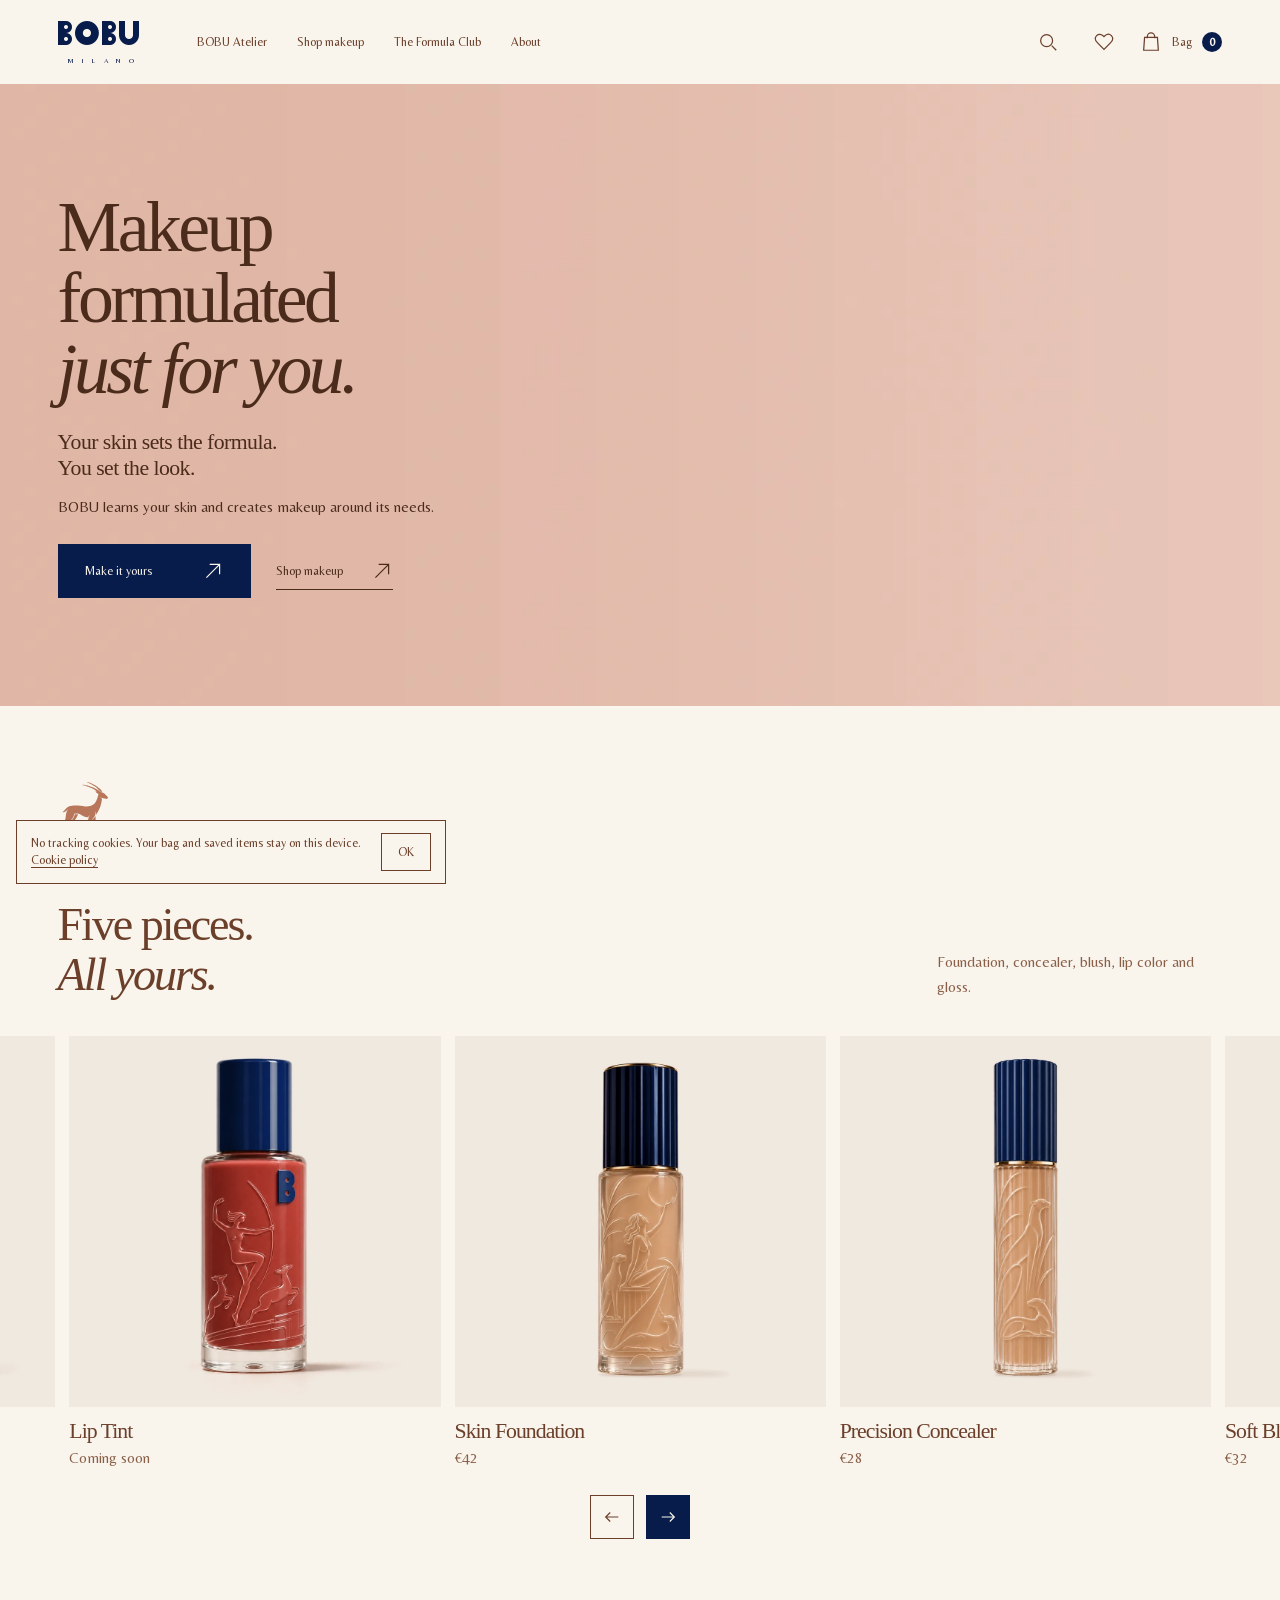
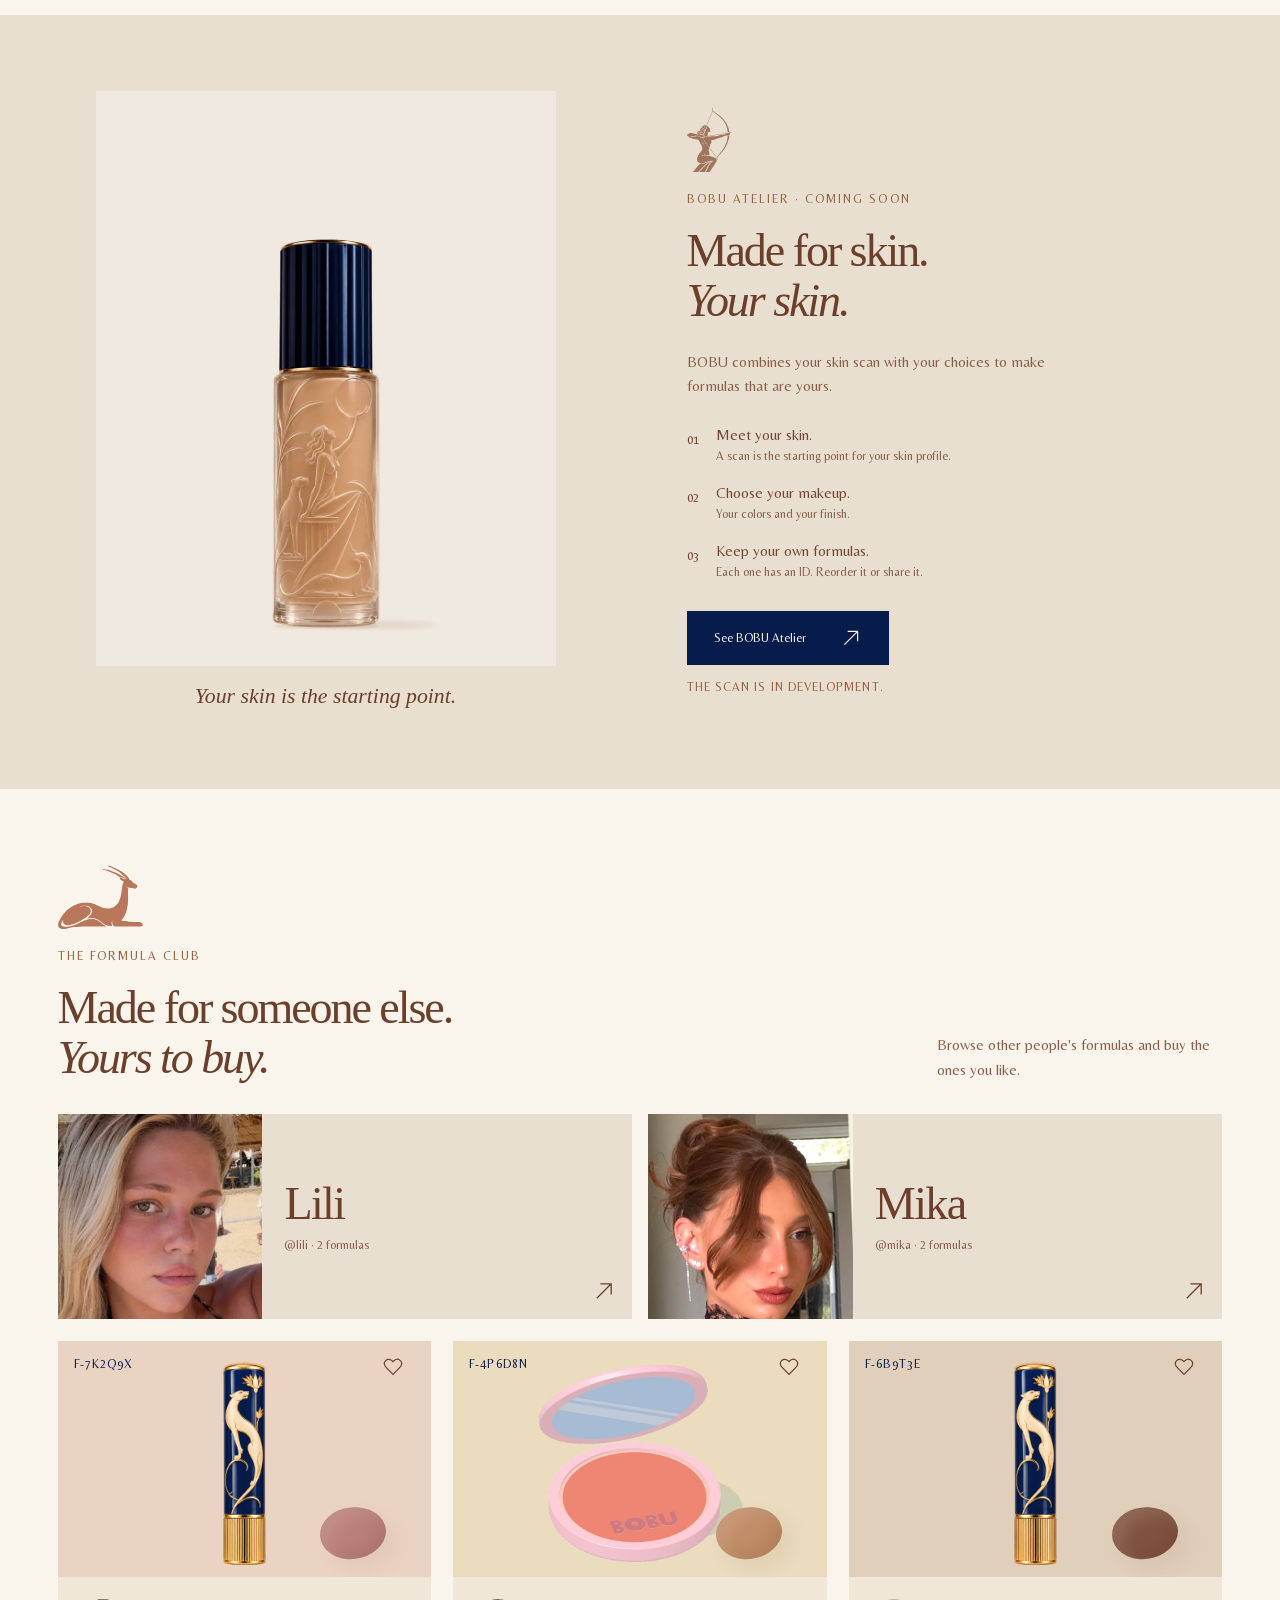
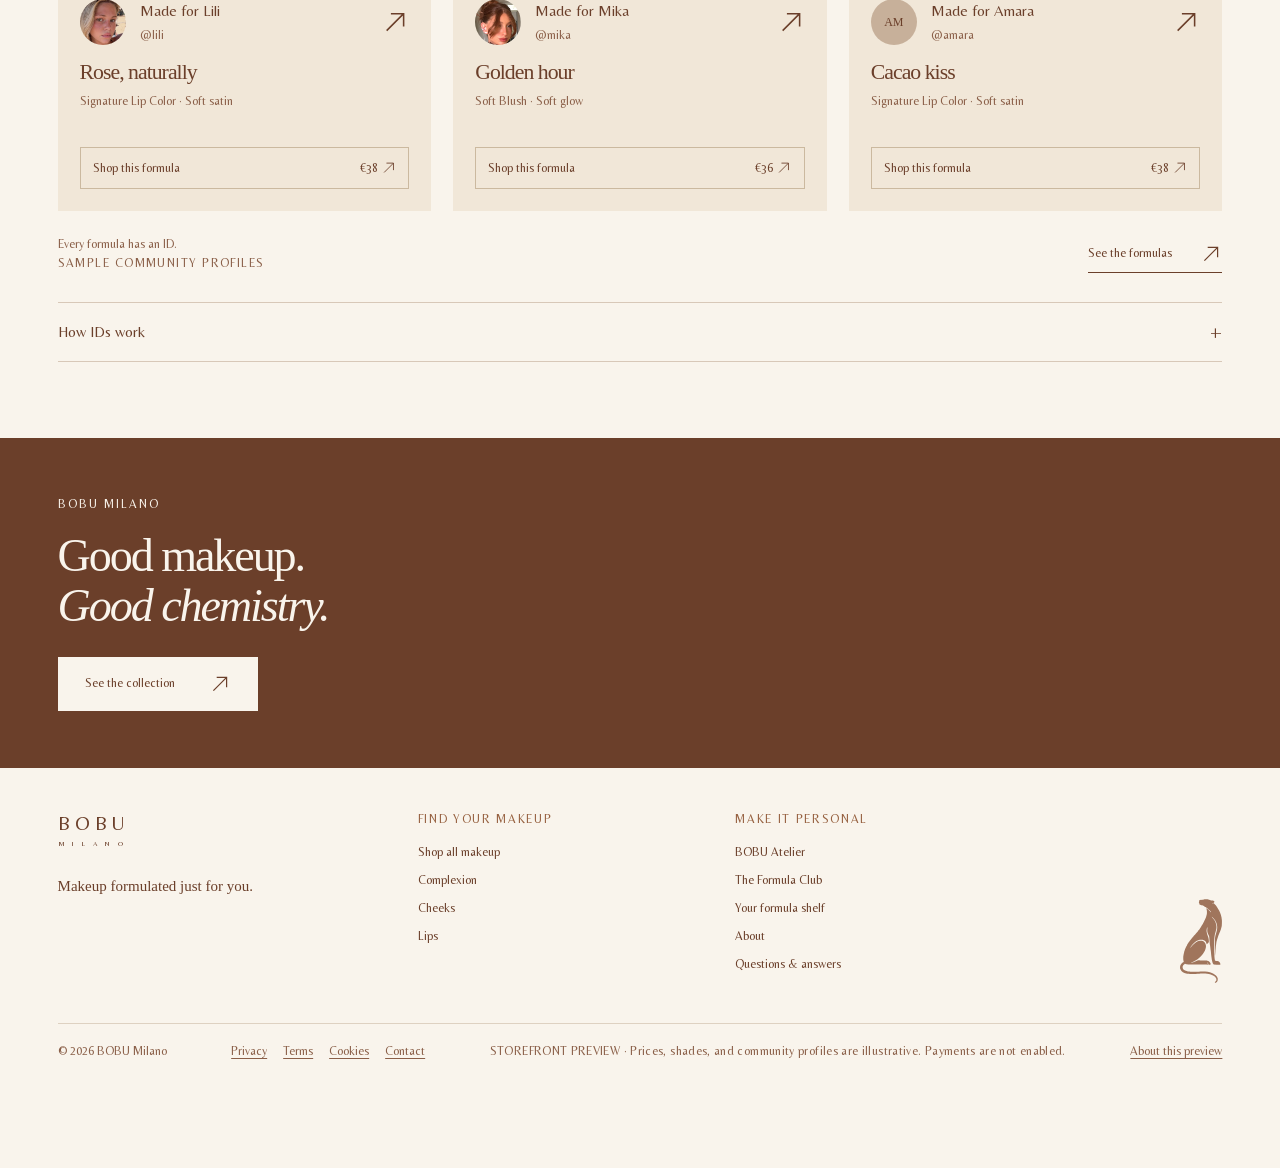
==== index.html @ 53360960 "Remove the animations and film, add three swipeable lipstick shots Co-Authored-By: Claude Opus 5.5 <" ====
<!doctype html>
<html lang="en"><head><meta charset="utf-8"><meta name="viewport" content="width=device-width,initial-scale=1,viewport-fit=cover"><meta name="theme-color" content="#F9F4EC"><title>Makeup, made personal · BOBU Milano</title><meta name="description" content="Makeup formulated for you. You pick the color, your scan sets the formula. Or shop five everyday essentials."><link rel="icon" href="assets/icon.png"><link rel="preload" href="assets/fonts/BOBUSignature-Regular.woff2" as="font" type="font/woff2" crossorigin><link rel="preload" href="assets/fonts/Belleza-Regular.woff2" as="font" type="font/woff2" crossorigin><meta property="og:type" content="website"><meta property="og:title" content="BOBU Milano"><meta property="og:description" content="Makeup formulated just for you. You pick the color, your scan sets the formula."><meta property="og:image" content="https://bobumilano.com/assets/share-2.jpg"><meta property="og:image:width" content="1200"><meta property="og:image:height" content="630"><meta name="twitter:card" content="summary_large_image"><link rel="stylesheet" href="store.css?v=36"></head><body><a class="skip-link" href="#main">Skip to content</a><div id="siteHeader"></div><main id="main" tabindex="-1"><noscript>Please enable JavaScript to explore this storefront.</noscript></main><div id="siteFooter"></div><dialog id="bagDialog" class="bag-dialog" aria-label="Shopping bag"></dialog><dialog id="menuDialog" class="menu-dialog" aria-label="Navigation menu"></dialog><dialog id="searchDialog" class="search-dialog" aria-label="Search makeup and formulas"></dialog><dialog id="detailDialog" class="detail-dialog" aria-label="BOBU information"></dialog><div id="toast" class="toast" role="status" aria-live="polite"></div><script src="store.js?v=36"></script><script src="motion.js?v=36"></script></body></html>
---- store.css ----
:root{--display:clamp(44px,5.6vw,84px);--heading:clamp(32px,3.6vw,52px);--title:clamp(20px,1.7vw,24px);--body:15px;--small:12px}
@font-face{font-family:BOBU;src:url('assets/fonts/BOBUSignature-Regular.woff2') format('woff2');font-display:swap;font-weight:400}@font-face{font-family:Belleza;src:url('assets/fonts/Belleza-Regular.woff2') format('woff2');font-display:swap;font-weight:400}
:root{--paper:#f9f4ec;--deep-blue:#071c4a;--ink:#6b3f2a;--text:#74452f;--muted:#8a5f48;--blush:#ebd3c3;--sand:#e8dfd0;--oat:#eadcbd;--clay:#96603f;--rule:#d8c8b8;--font:Belleza,Optima,Candara,sans-serif;--serif:Georgia,'Times New Roman',serif;--gutter:4.5%;--header:84px}
*{box-sizing:border-box}html{scroll-behavior:smooth;scroll-padding-top:105px;background:var(--paper)}body{margin:0;background:var(--paper);color:var(--text);font-family:var(--font);font-size:var(--body);line-height:1.5;-webkit-font-smoothing:antialiased}button,input,select,textarea{font:inherit}a{color:inherit;text-decoration:none}button{cursor:pointer;border:0;background:none;color:inherit;padding:0}button,a{touch-action:manipulation;-webkit-tap-highlight-color:transparent}button:focus-visible,a:focus-visible,input:focus-visible,select:focus-visible,summary:focus-visible{outline:2px solid var(--ink);outline-offset:5px}button:disabled{opacity:.55;cursor:default}img,video{display:block;max-width:100%}svg{display:block}svg.ico{width:22px;height:22px;fill:none;stroke:currentColor;stroke-width:1.35}h1,h2,h3,p{margin:0;font-weight:400}h1,h2,h3{font-family:var(--serif);color:var(--ink);letter-spacing:-.045em;line-height:1.08}h1{font-size:var(--display)}h2{font-size:var(--heading)}h3{font-size:var(--title)}em{font-style:italic}p{line-height:1.65}.signature{font-family:BOBU,var(--font);font-style:normal;letter-spacing:0;line-height:1.15}.eyebrow{font-family:var(--font);font-size:var(--small);letter-spacing:.17em;text-transform:uppercase;color:var(--clay);line-height:1.5;margin-bottom:18px}.small{font-size:var(--small);color:var(--muted)}.sr-only{position:absolute;width:1px;height:1px;overflow:hidden;clip:rect(0,0,0,0);white-space:nowrap}.skip-link{position:fixed;top:10px;left:10px;background:var(--paper);padding:12px;z-index:100;transform:translateY(-150%)}.skip-link:focus{transform:none}.topline{background:var(--ink);color:var(--paper);font-size:var(--small);letter-spacing:.08em;min-height:29px;text-align:center;display:grid;place-items:center;padding:5px 20px}.site-header{height:var(--header);display:flex;align-items:center;gap:55px;padding:0 var(--gutter);background:var(--paper);position:sticky;top:0;z-index:35;transition:box-shadow .2s}#siteHeader{display:contents}.site-header.scrolled{box-shadow:0 1px 0 #d8c8b87a}.wordmark{color:var(--ink);font-family:BOBU,sans-serif;font-size:43px;line-height:.8;flex-shrink:0;display:inline-block}.wordmark small{display:block;font-family:var(--font);letter-spacing:.45em;font-size:10px;text-align:center;margin-top:12px;padding-left:5px}.header-links{display:flex;gap:30px;align-items:center;font-size:var(--small);color:var(--ink)}.header-links a{position:relative;padding:10px 0}.header-links a:after{content:'';position:absolute;bottom:5px;left:0;height:1px;width:0;background:var(--ink);transition:width .2s}.header-links a:hover:after,.header-links a[aria-current=page]:after{width:100%}.header-actions{display:flex;align-items:center;gap:16px;margin-left:auto;color:var(--ink)}.icon-button{width:40px;height:44px;display:grid;place-items:center;position:relative}.bag-trigger{display:flex;align-items:center;gap:10px;font-size:var(--small);min-height:44px}.bag-count{background:var(--ink);color:var(--paper);min-width:20px;height:20px;border-radius:50%;display:inline-grid;place-items:center;font-size:var(--small)}.menu-trigger{display:none}.button{display:inline-flex;align-items:center;justify-content:space-between;gap:34px;min-height:50px;background:var(--ink);color:var(--paper);padding:15px 22px;font-size:var(--small);line-height:1.2;border:1px solid var(--ink);transition:background .2s,transform .2s}.button:active{transform:translateY(1px)}.button .arrow{font-size:var(--title);line-height:1}.button.secondary{background:transparent;color:var(--ink)}.button.secondary:hover{background:#74452f0a}.button.light{background:var(--paper);color:var(--ink);border-color:var(--paper)}.text-link{display:inline-flex;justify-content:space-between;align-items:center;gap:28px;padding:7px 0;border-bottom:1px solid currentColor;font-size:var(--small);line-height:1.4;color:var(--ink)}.text-link .arrow{font-size:var(--body)}.section{padding:76px var(--gutter)}.section-head{display:flex;justify-content:space-between;align-items:flex-end;gap:35px;margin-bottom:32px}.section-head p:not(.eyebrow){max-width:285px;font-size:var(--body);color:var(--muted)}.section-head>.text-link{flex-shrink:0;margin-bottom:4px}.hero{position:relative;isolation:isolate;min-height:690px;display:flex;align-items:center;background:#d7a783;overflow:hidden}.hero-photo{position:absolute;inset:0;z-index:-2;width:100%;height:100%;object-fit:cover;object-position:center 58%}.hero:after{content:'';position:absolute;inset:0;background:linear-gradient(90deg,#f3d9b825,transparent 70%);z-index:-1;pointer-events:none}.hero-copy{padding:65px var(--gutter);width:58%;max-width:825px}.hero .eyebrow{color:var(--ink);font-size:var(--small);margin-bottom:25px}.hero h1{font-size:var(--display);line-height:.99;letter-spacing:-.05em}.hero h1 .signature{display:inline-block;font-size:1em;margin-top:24px;letter-spacing:0}.hero-description{font-size:var(--body);color:var(--ink);max-width:330px;margin:28px 0 25px}.hero-actions{display:flex;align-items:center;gap:25px;flex-wrap:wrap}.hero .button{min-width:193px}.hero .text-link{color:var(--ink)}.hero-product{position:absolute;right:var(--gutter);bottom:30px;background:#f9f4ece8;backdrop-filter:blur(8px);padding:15px 18px;display:flex;align-items:center;gap:18px;font-size:var(--small);color:var(--ink);max-width:325px}.hero-product>span{font-size:var(--title)}.hero-product small{display:block;color:var(--muted);font-size:var(--small);margin-top:4px}.entry-paths{display:grid;grid-template-columns:1fr 1fr;padding:25px var(--gutter);gap:50px;background:var(--paper)}.entry-path{display:flex;align-items:center;gap:20px;padding:12px 0}.entry-path .number{font-size:var(--small);color:var(--clay)}.entry-path h3{font-size:var(--title)}.entry-path p{font-size:var(--small);color:var(--muted);margin-top:4px}.entry-path>.arrow{margin-left:auto;color:var(--ink);font-size:var(--title)}.entry-path+.entry-path{border-left:1px solid var(--rule);padding-left:50px}.product-grid{display:grid;grid-template-columns:repeat(3,minmax(0,1fr));gap:35px 22px}.product-grid.featured{grid-template-columns:repeat(5,minmax(0,1fr));gap:18px}.product-card{min-width:0}.product-stage{position:relative;isolation:isolate;overflow:hidden;background:var(--ground,var(--sand));aspect-ratio:4/4.7;display:flex;align-items:center;justify-content:center}.product-stage:before{content:'';position:absolute;z-index:-1;width:70%;height:85%;border-radius:200px 200px 0 0;bottom:0;left:15%;background:#f9f4ec56}.product-stage .product-cutout{height:76%;width:65%;object-fit:contain;position:relative;z-index:1;transition:transform .5s}.product-stage[data-type=blush] .product-cutout{width:85%;height:65%}.product-stage[data-type=concealer] .product-cutout,.product-stage[data-type=gloss] .product-cutout{height:77%;width:55%}.product-stage:hover .product-cutout{transform:translateY(-5px) rotate(-2deg)}.product-stage .stage-art{position:absolute;width:20%;height:31%;left:6%;bottom:7%;object-fit:contain;opacity:.22;z-index:0}.stage-badge{position:absolute;left:15px;top:14px;z-index:2;font-size:var(--small);letter-spacing:.12em;color:var(--muted)}.quick-add{position:absolute;z-index:3;right:12px;bottom:12px;display:grid;place-items:center;width:38px;height:38px;background:var(--paper);color:var(--ink);font-size:var(--title)}.quick-add:hover{background:var(--ink);color:var(--paper)}.product-stage-link{display:block}.product-stage-link .product-stage{width:100%}.product-caption{padding-top:16px}.product-name-line{display:flex;align-items:baseline;justify-content:space-between;gap:10px}.product-name-line h3{font-size:var(--title);line-height:1.15}.product-name-line .price{font-size:var(--small);white-space:nowrap;color:var(--ink)}.product-caption p{font-size:var(--small);color:var(--muted);margin:7px 0 11px;line-height:1.5}.shade-preview{display:flex;gap:5px;align-items:center;color:var(--muted);font-size:var(--small)}.shade-preview span{width:9px;height:9px;background:var(--color);border-radius:50%}.shade-preview small{margin-left:4px;font-size:var(--small)}.featured .product-name-line{display:block}.featured .product-name-line .price{font-size:var(--small);display:block;margin-top:8px}.featured .product-name-line h3{font-size:var(--title)}.featured .product-caption p{font-size:var(--small);min-height:34px}.shop-all-link{text-align:center;margin-top:35px}.personal-section{display:grid;grid-template-columns:1fr 1fr;gap:8%;align-items:center;background:var(--sand)}.personal-visual{position:relative;background:var(--oat);min-height:560px;display:flex;align-items:center;justify-content:center;overflow:hidden}.personal-visual .figure-art{width:88%;height:430px;object-fit:contain;mix-blend-mode:multiply;opacity:.85;position:relative}.visual-tag{position:absolute;top:23px;left:23px;right:23px;display:flex;justify-content:space-between;color:var(--clay);font-size:var(--small);letter-spacing:.12em}.visual-caption{position:absolute;bottom:24px;left:24px;right:24px;text-align:center;color:var(--ink);font-size:var(--title);font-family:var(--serif);font-style:italic}.personal-copy .body-copy{max-width:370px;font-size:var(--body);color:var(--muted);margin:24px 0}.simple-steps{display:grid;gap:18px;margin:28px 0}.simple-step{display:flex;gap:17px;align-items:flex-start}.simple-step>span{color:var(--ink);font-size:var(--small);padding-top:4px}.simple-step h3{font-family:var(--font);font-size:var(--body);letter-spacing:0;color:var(--text)}.simple-step p{font-size:var(--small);color:var(--muted);margin-top:4px}.coming-soon{font-size:var(--small);letter-spacing:.09em;color:var(--clay);text-transform:uppercase;display:block;margin-top:13px}.formula-grid{display:grid;grid-template-columns:repeat(3,minmax(0,1fr));gap:22px}.formula-card{background:var(--sand);position:relative}.formula-art{height:195px;position:relative;display:flex;align-items:center;justify-content:center;overflow:hidden;background:var(--ground,var(--sand))}.formula-art:before{content:'';position:absolute;bottom:0;top:17px;width:62%;background:#f9f4ec45;border-radius:150px 150px 0 0}.formula-pigment{position:relative;z-index:1;width:142px;height:112px;border-radius:45% 55% 48% 52% / 47% 54% 46% 53%;background:var(--tone);transform:rotate(-15deg);box-shadow:inset 8px 10px 15px #fff2,inset -6px -7px 15px #33120f18,7px 12px 20px #74513615}.formula-pigment:before{content:'';position:absolute;inset:13px 8px;border-top:1px solid #fff3;border-bottom:1px solid #56281812;border-radius:50%;transform:rotate(8deg)}.formula-pigment:after{content:'';position:absolute;inset:30px 10px;border-top:1px solid #fff3;border-bottom:1px solid #56281812;border-radius:50%;transform:rotate(8deg)}.formula-id{position:absolute;left:16px;top:14px;font-size:var(--small);letter-spacing:.09em;color:var(--muted);z-index:2}.save-formula{position:absolute;right:9px;top:6px;width:40px;height:40px;color:var(--ink);z-index:3;font-size:var(--title)}.save-formula[aria-pressed=true]{color:var(--ink)}.formula-info{padding:22px;background:#f1e7d8}.formula-info h3{font-size:var(--title)}.formula-info>p{font-size:var(--small);color:var(--muted);margin:7px 0 18px}.creator-link{display:flex;align-items:center;gap:10px;font-size:var(--small)}.avatar{width:32px;height:32px;border-radius:50%;display:grid;place-items:center;background:var(--avatar,#e6cdb5);color:var(--ink);font-family:var(--serif);font-size:var(--small);flex-shrink:0}.creator-link small{font-size:var(--small);color:var(--muted);display:block;margin-top:3px}.creator-link>.arrow{margin-left:auto;font-size:var(--title);color:var(--ink)}.formula-buy{display:flex;justify-content:space-between;align-items:center;min-height:42px;border:1px solid #cbb99f;padding:11px 12px;margin-top:17px;color:var(--ink);font-size:var(--small)}.formula-buy:hover{background:var(--ink);border-color:var(--ink);color:var(--paper)}.sample-label{display:inline-block;font-size:var(--small);letter-spacing:.12em;color:var(--muted);text-transform:uppercase}.community-note{display:flex;justify-content:space-between;align-items:center;margin-top:24px;gap:20px}.community-note p{font-size:var(--small);color:var(--muted)}.brand-banner{background:var(--ink);color:var(--paper);padding:57px var(--gutter);position:relative;display:flex;align-items:center;justify-content:space-between;gap:30px;overflow:hidden}.brand-banner h2{color:var(--paper);font-size:var(--heading)}.brand-banner .eyebrow{color:var(--paper);font-size:var(--small)}.brand-banner .signature{font-size:1em;display:block;margin-top:15px}.brand-banner .banner-art{width:180px;height:175px;filter:brightness(0) invert(92%) sepia(16%) saturate(374%) hue-rotate(344deg);opacity:.45;object-fit:contain;margin-right:6%}.brand-banner .button{margin-top:26px}.site-footer{padding:45px var(--gutter) 24px;background:var(--paper)}.footer-main{display:grid;grid-template-columns:1.15fr 1fr .8fr .8fr;gap:35px;padding-bottom:40px}.footer-brand .wordmark{font-size:50px}.footer-brand p{font-family:var(--serif);font-size:var(--body);line-height:1.4;margin-top:24px;color:var(--ink)}.footer-links h3{font-family:var(--font);font-size:var(--small);letter-spacing:.14em;color:var(--clay);text-transform:uppercase;margin:0 0 17px}.footer-links a,.footer-links button{display:block;font-size:var(--small);margin:10px 0;color:var(--ink);text-align:left}.footer-main .footer-art{width:90px;height:135px;object-fit:contain;opacity:.65;justify-self:end}.footer-bottom{display:flex;justify-content:space-between;gap:20px;border-top:1px solid #ded1c1;padding-top:18px;font-size:var(--small);color:var(--muted)}.footer-bottom button{font-size:var(--small);text-decoration:underline;text-underline-offset:3px}.footer-bottom .preview-disclosure{font-size:var(--small);letter-spacing:.03em}.mobile-dock{display:none}.page-intro{padding:60px var(--gutter) 35px;position:relative}.page-intro h1{max-width:850px}.page-intro>p:not(.eyebrow){max-width:490px;color:var(--muted);font-size:var(--body);margin:22px 0 0}.page-intro .intro-art{position:absolute;right:8%;bottom:25px;width:100px;height:150px;object-fit:contain;opacity:.7}.breadcrumb{font-size:var(--small);color:var(--muted);display:flex;gap:10px;margin-bottom:30px;flex-wrap:wrap}.breadcrumb a:hover{color:var(--ink)}.shop-section{padding-top:0}.shop-controls{display:flex;align-items:center;justify-content:space-between;gap:25px;padding:20px 0;border-top:1px solid var(--rule);margin-bottom:20px}.filter-tabs{display:flex;gap:8px;flex-wrap:wrap}.filter-tabs button{font-size:var(--small);padding:9px 16px;border:1px solid transparent;color:var(--muted);min-height:38px}.filter-tabs button.active{border-color:var(--ink);color:var(--ink)}.sort-label{display:flex;align-items:center;gap:8px;font-size:var(--small);color:var(--muted)}select{border:0;border-bottom:1px solid var(--rule);background:transparent;color:var(--ink);border-radius:0;font-size:var(--small);max-width:170px;padding:9px 18px 9px 2px}.catalog-meta{display:flex;justify-content:space-between;align-items:center;gap:20px;font-size:var(--small);color:var(--muted);margin-bottom:23px}.catalog-meta button{color:var(--ink);text-decoration:underline;text-underline-offset:4px;font-size:var(--small)}.store-note{margin-top:35px;font-size:var(--small);color:var(--muted)}.empty-state{padding:65px 20px;text-align:center;max-width:600px;margin:0 auto}.empty-state h2{font-size:var(--heading)}.empty-state p{font-size:var(--body);color:var(--muted);margin:20px 0}.empty-state .button{margin-top:5px}.product-page{padding:32px var(--gutter) 70px}.product-layout{display:grid;grid-template-columns:1.1fr 1fr;gap:8%;align-items:start}.product-gallery{position:sticky;top:calc(var(--header) + 20px)}.product-gallery .product-stage{aspect-ratio:1/1.09;min-height:480px}.product-gallery .product-stage .product-cutout{height:78%;width:65%}.product-gallery .product-stage[data-type=blush] .product-cutout{width:85%;height:65%}.gallery-caption{display:flex;justify-content:space-between;font-size:var(--small);color:var(--muted);margin-top:13px;gap:10px}.product-detail{padding-top:12px}.product-detail .eyebrow{margin-bottom:16px;font-size:var(--small)}.product-detail h1{font-size:var(--heading)}.product-intro{font-size:var(--body);color:var(--muted);max-width:380px;margin:18px 0}.product-price{font-size:var(--title);color:var(--ink);margin:20px 0 4px}.price-note{font-size:var(--small);color:var(--muted)}.product-specs{display:flex;gap:17px;flex-wrap:wrap;font-size:var(--small);color:var(--muted);margin:20px 0 25px}.product-specs span+span:before{content:'·';margin-right:17px}.shade-label{display:flex;justify-content:space-between;align-items:center;font-size:var(--small);margin:25px 0 12px;color:var(--ink);gap:10px}.shade-label button{font-size:var(--small);color:var(--ink);text-decoration:underline;text-underline-offset:4px}.shade-options{display:flex;gap:4px;flex-wrap:wrap;margin-bottom:13px}.shade-button{width:42px;height:42px;border:1px solid transparent;display:grid;place-items:center;position:relative;border-radius:50%}.shade-button:before{content:'';position:absolute;inset:7px;border-radius:50%;background:var(--shade)}.shade-button[aria-pressed=true]{border-color:var(--ink)}.shade-button:after{content:'';position:absolute;inset:14px;border-radius:50%;border:1px solid #fff8;opacity:0}.shade-button[aria-pressed=true]:after{opacity:1}.shade-description{font-size:var(--small);color:var(--muted);min-height:18px}.buy-row{display:flex;gap:12px;align-items:center;margin:26px 0 12px}.quantity-input{border:1px solid var(--rule);display:flex;align-items:center;min-height:52px;flex-shrink:0}.quantity-input button{width:34px;height:48px;color:var(--ink);font-size:var(--title)}.quantity-input span{min-width:20px;text-align:center;font-size:var(--small)}.buy-row .button{flex:1;min-height:52px;justify-content:center;gap:12px}.product-footnote{font-size:var(--small);color:var(--muted);margin-bottom:25px}.custom-link{background:#eee2ce;display:flex;align-items:center;justify-content:space-between;gap:15px;padding:18px 20px;margin:25px 0;color:var(--ink);font-size:var(--small)}.custom-link small{font-size:var(--small);color:var(--muted);display:block;margin-top:4px}.custom-link .arrow{font-size:var(--title)}.accordions{margin-top:25px}details{border-bottom:1px solid var(--rule)}summary{list-style:none;display:flex;align-items:center;justify-content:space-between;min-height:53px;font-size:var(--small);color:var(--ink);cursor:pointer}summary::-webkit-details-marker{display:none}summary:after{content:'+';font-size:var(--title);font-family:var(--font)}details[open] summary:after{content:'−'}details>div,details>p{font-size:var(--small);line-height:1.7;color:var(--muted);padding:0 20px 20px 0}.formula-context{padding:15px 18px;background:#eee2d4;font-size:var(--small);margin-bottom:22px;color:var(--muted)}.formula-context a{color:var(--ink);text-decoration:underline;text-underline-offset:3px}.formula-context .avatar{display:inline-grid;vertical-align:middle;margin-right:8px}.formula-product-id{display:inline-block;background:#e8dfcf;color:var(--ink);padding:7px 10px;font-size:var(--small);margin-top:17px}.formula-product-save{margin-top:12px;font-size:var(--small);color:var(--ink);display:block;text-decoration:underline;text-underline-offset:5px}.related-section{padding-top:15px}.related-section h2{font-size:var(--heading)}.formula-searchbar{display:flex;align-items:center;border-bottom:1px solid var(--ink);max-width:470px;min-height:48px;gap:15px}.formula-searchbar input{width:100%;background:none;border:0;outline-offset:0;color:var(--ink);font-size:var(--body);padding:12px 0;min-width:0}.formula-searchbar svg{flex-shrink:0}.club-controls{display:flex;align-items:center;justify-content:space-between;gap:30px;margin:0 0 30px}.club-controls .filter-tabs{gap:3px}.club-controls .filter-tabs button{font-size:var(--small);padding:8px 12px}.id-explainer{background:var(--sand);padding:45px;display:grid;grid-template-columns:1fr 1fr;gap:9%;align-items:center}.id-ticket{background:var(--paper);padding:30px;max-width:390px;box-shadow:10px 12px 0 #cbb39425}.id-ticket .ticket-brand{font-family:BOBU;font-size:27px;color:var(--ink);line-height:1}.id-ticket>span{font-size:var(--small);color:var(--muted);display:block;margin:28px 0 8px;letter-spacing:.12em}.id-ticket strong{display:block;color:var(--ink);font-size:var(--title);letter-spacing:.04em;font-family:var(--font);font-weight:400}.ticket-rows{display:grid;grid-template-columns:1fr 1fr;gap:20px;border-top:1px solid var(--rule);margin-top:24px;padding-top:18px;font-size:var(--small);color:var(--muted)}.ticket-rows b{display:block;font-size:var(--small);font-weight:400;color:var(--text);margin-top:6px}.id-explainer h2{font-size:var(--heading)}.id-explainer p{font-size:var(--small);color:var(--muted);margin-top:20px;max-width:350px}.id-explainer .text-link{margin-top:15px}.profile-hero{padding:55px var(--gutter) 45px;background:var(--ground,var(--sand));display:grid;grid-template-columns:1fr 200px;align-items:center;gap:40px}.profile-title{display:flex;align-items:center;gap:24px;margin:22px 0}.profile-title .avatar{width:90px;height:90px;font-size:var(--title);background:#f9f4ec88}.profile-title h1{font-size:var(--display)}.profile-title p{font-size:var(--small);color:var(--muted);margin-top:10px}.profile-hero .profile-bio{max-width:460px;font-size:var(--body);color:var(--muted);margin-bottom:20px}.profile-buttons{display:flex;gap:17px;align-items:center}.profile-buttons .button{min-height:43px;font-size:var(--small);padding:12px 19px}.profile-hero>img{width:145px;height:220px;object-fit:contain;justify-self:center;opacity:.6}.profile-formula-heading{display:flex;align-items:center;justify-content:space-between;margin-bottom:30px}.profile-formula-heading span{font-size:var(--small);color:var(--muted)}.profile-formula-heading h2{font-size:var(--heading)}.shelf-meta{display:flex;gap:24px;margin:30px 0;color:var(--muted);font-size:var(--small)}.shelf-intro{padding-bottom:15px}.followed-row{display:flex;gap:15px;flex-wrap:wrap;margin-top:20px}.followed-card{display:flex;gap:10px;align-items:center;background:var(--sand);padding:13px 17px;font-size:var(--small);color:var(--ink)}.personal-hero{display:grid;grid-template-columns:1fr 1fr;gap:7%;padding:60px var(--gutter);background:var(--sand);align-items:center}.personal-hero h1{font-size:var(--display)}.personal-hero .intro-copy{font-size:var(--body);color:var(--muted);max-width:380px;margin:25px 0}.personal-hero .personal-visual{min-height:540px}.personal-hero .eyebrow{font-size:var(--small)}.personal-hero .button{margin-top:5px}.how-grid{display:grid;grid-template-columns:repeat(3,minmax(0,1fr));gap:45px}.how-card .how-number{font-size:var(--small);color:var(--clay);margin-bottom:15px}.how-card h3{font-size:var(--title);margin-bottom:16px}.how-card p{font-size:var(--small);color:var(--muted);max-width:280px}.how-card>img{height:95px;width:100px;object-fit:contain;object-position:left center;opacity:.7;margin-bottom:25px}.compare-paths{display:grid;grid-template-columns:1fr 1fr;gap:22px}.compare-card{padding:35px;background:var(--sand)}.compare-card:nth-child(2){background:var(--blush)}.compare-card h3{font-size:var(--heading)}.compare-card p{color:var(--muted);font-size:var(--small);margin:20px 0;max-width:370px}.compare-card ul{padding-left:16px;font-size:var(--small);color:var(--muted);line-height:2.3;margin-bottom:25px}.faq{max-width:770px;margin:0 auto}.faq .eyebrow{text-align:center}.faq h2{text-align:center;margin-bottom:30px}.faq details{padding:0 5px}.faq summary{font-size:var(--body);min-height:63px}.faq details>div{font-size:var(--small)}.about-hero{display:grid;grid-template-columns:1fr 1fr;gap:8%;padding:65px var(--gutter);align-items:center}.about-hero .about-art{min-height:500px;background:var(--oat);display:grid;place-items:center}.about-art img{width:84%;height:410px;object-fit:contain;opacity:.85}.about-hero p:not(.eyebrow){font-size:var(--body);color:var(--muted);margin:25px 0;max-width:420px}.about-values{background:var(--sand)}.about-values h2{margin-bottom:40px}.about-values .how-card h3{font-size:var(--heading)}.about-quote{padding:70px var(--gutter);text-align:center}.about-quote p{font-family:var(--serif);font-style:italic;color:var(--ink);font-size:var(--heading);line-height:1.2}.about-quote small{font-size:var(--small);color:var(--clay);letter-spacing:.15em;display:block;margin-top:25px}.checkout-layout{display:grid;grid-template-columns:1.05fr 1fr;gap:8%;align-items:start}.checkout-preview{background:var(--sand);padding:35px}.checkout-preview h2{font-size:var(--heading)}.checkout-preview p{font-size:var(--small);color:var(--muted);margin:20px 0}.checkout-preview .button{margin-top:8px}.checkout-step{display:flex;align-items:center;justify-content:space-between;padding:18px 0;border-bottom:1px solid #ccb89c;font-size:var(--small);color:var(--muted)}.checkout-step span:last-child{font-size:var(--small)}.checkout-items .cart-item:first-child{padding-top:0}.checkout-items .cart-summary{padding:25px 0}.checkout-items .cart-summary p{font-size:var(--small);color:var(--muted)}.not-found{padding:90px 20px;text-align:center}.not-found p{margin:25px auto;max-width:400px;color:var(--muted)}.not-found .button{margin-top:15px}
/* Drawers and lightboxes */
dialog{border:0;background:var(--paper);color:var(--text);padding:0;max-height:90dvh;max-width:calc(100% - 30px);overscroll-behavior:contain}dialog::backdrop{background:#31261c60;backdrop-filter:blur(3px)}body:has(dialog[open]){overflow:hidden}.dialog-close{width:42px;height:42px;display:grid;place-items:center;font-size:var(--title);color:var(--ink)}.dialog-top{display:flex;align-items:center;justify-content:space-between;padding:24px 27px;border-bottom:1px solid var(--rule);gap:20px}.dialog-top h2{font-size:var(--heading)}.dialog-top .eyebrow{font-size:var(--small);margin:0 0 10px}.bag-dialog{position:fixed;inset:0 0 0 auto;margin:0;width:470px;max-width:100%;height:100dvh;max-height:100dvh;display:none;flex-direction:column}.bag-dialog[open]{display:flex}.bag-body{overflow-y:auto;flex:1;min-height:0;padding:0 27px}.bag-bottom{padding:22px 27px;border-top:1px solid var(--rule);background:var(--paper)}.bag-bottom .button{width:100%;justify-content:space-between}.bag-bottom p{font-size:var(--small);color:var(--muted);margin:12px 0 0}.cart-summary .subtotal,.bag-bottom .subtotal{display:flex;justify-content:space-between;color:var(--ink);font-size:var(--body);margin-bottom:18px}.cart-item{display:flex;gap:17px;padding:24px 0;border-bottom:1px solid var(--rule);align-items:flex-start}.cart-thumb{width:76px;height:98px;background:var(--ground,var(--sand));display:grid;place-items:center;flex-shrink:0}.cart-thumb img{max-width:70%;height:83px;object-fit:contain}.cart-item-info{flex:1;min-width:0}.cart-item h3{font-size:var(--title);margin-bottom:8px}.cart-item p{font-size:var(--small);color:var(--muted);line-height:1.6}.cart-item .line-price{font-size:var(--small);white-space:nowrap;color:var(--ink)}.cart-quantity{display:flex;gap:12px;align-items:center;margin-top:11px;font-size:var(--small)}.cart-quantity button{width:27px;height:28px;border:1px solid var(--rule);font-size:var(--body);color:var(--ink)}.cart-remove{font-size:var(--small);text-decoration:underline;color:var(--muted);margin-top:12px;text-underline-offset:3px}.bag-empty{padding:55px 0}.bag-empty h3{font-size:var(--heading)}.bag-empty p{font-size:var(--body);margin:20px 0;color:var(--muted)}.bag-empty .button{margin-top:8px}.menu-dialog{position:fixed;inset:0 auto 0 0;height:100dvh;max-height:100dvh;margin:0;width:400px;max-width:100%}.menu-links{padding:15px 27px}.menu-links a{display:flex;justify-content:space-between;align-items:center;font-family:var(--serif);font-size:var(--title);color:var(--ink);padding:20px 0;border-bottom:1px solid var(--rule);line-height:1.1;letter-spacing:-.03em}.menu-note{padding:15px 27px;font-size:var(--small);color:var(--muted)}.search-dialog{width:680px;max-height:85dvh}.search-content{padding:24px 30px}.search-input-wrap{display:flex;align-items:center;gap:15px;border-bottom:1px solid var(--ink);margin-bottom:24px}.search-input-wrap input{width:100%;background:transparent;border:0;min-height:53px;font-size:var(--body);color:var(--ink);min-width:0}.search-input-wrap input:focus-visible{outline-offset:0}.search-result{display:flex;align-items:center;gap:17px;padding:13px 0;border-bottom:1px solid #e0d3c3}.search-result img{width:35px;height:55px;object-fit:contain}.search-result>div{flex:1}.search-result h3{font-size:var(--title)}.search-result p{font-size:var(--small);color:var(--muted);margin-top:4px}.search-result>.arrow{font-size:var(--title);color:var(--ink)}.search-results-label{font-size:var(--small);letter-spacing:.1em;color:var(--clay);margin:20px 0 12px;text-transform:uppercase}.search-empty{padding:20px 0;color:var(--muted);font-size:var(--body)}.detail-dialog{width:650px}.detail-content{padding:35px}.detail-content h2{font-size:var(--heading);margin:10px 0 22px}.detail-content p{font-size:var(--body);color:var(--muted);margin:16px 0}.detail-content .button{margin-top:20px}.detail-content .text-link{margin-top:12px}.detail-content ul{font-size:var(--small);color:var(--muted);padding-left:17px;line-height:1.9}.detail-dialog .dialog-top{padding:15px 22px;border:0}.detail-dialog .dialog-top>span{font-size:var(--small);letter-spacing:.12em;color:var(--clay)}.detail-dialog .detail-content{padding-top:0}.choice-grid{display:grid;grid-template-columns:1fr 1fr;gap:12px;margin:23px 0}.choice{border:1px solid var(--rule);padding:17px;text-align:left;color:var(--ink);font-size:var(--body);min-height:60px}.choice[aria-pressed=true]{border-color:var(--ink);background:#071c4a08}.finder-progress{display:flex;gap:6px;margin:20px 0 25px}.finder-progress span{height:3px;flex:1;background:#e3d5c3}.finder-progress span.done{background:var(--ink)}.finder-actions{display:flex;justify-content:space-between;align-items:center;margin-top:25px;gap:20px}.finder-actions .button{margin:0}.finder-actions button:not(.button){font-size:var(--small);color:var(--muted)}.finder-result{display:grid;grid-template-columns:130px 1fr;gap:25px;align-items:center;margin:25px 0}.finder-result .product-stage{min-height:175px;aspect-ratio:auto}.finder-result h3{font-size:var(--title)}.finder-result p{font-size:var(--small)}.toast{position:fixed;bottom:25px;left:50%;transform:translate(-50%,15px);background:var(--ink);color:var(--paper);padding:15px 23px;font-size:var(--small);z-index:100;opacity:0;pointer-events:none;transition:opacity .2s,transform .2s;max-width:calc(100% - 30px);text-align:center}.toast.show{opacity:1;transform:translate(-50%,0)}[hidden]{display:none!important}
@media(min-width:1550px){.hero{min-height:790px}.hero-copy{max-width:940px}.hero h1{font-size:var(--display)}.section{padding-top:88px;padding-bottom:88px}.product-stage{aspect-ratio:4/4.8}.site-header,.section,.page-intro,.product-page,.site-footer,.entry-paths,.brand-banner,.profile-hero,.personal-hero,.about-hero{padding-left:max(4.5%,calc((100vw - 1660px)/2));padding-right:max(4.5%,calc((100vw - 1660px)/2))}}
@media(max-width:1080px) and (min-width:761px){.site-header{gap:30px}.header-links{gap:20px;font-size:var(--small)}.header-actions{gap:7px}.hero{min-height:650px}.hero h1{font-size:var(--display)}.hero-copy{width:65%}.hero-description{font-size:var(--body);max-width:300px}.hero-actions{gap:20px}.hero-product{max-width:270px}.product-grid.featured{grid-template-columns:repeat(3,minmax(0,1fr));gap:30px 18px}.featured .product-name-line{display:flex}.featured .product-name-line .price{margin-top:0}.featured .product-caption p{min-height:0}.personal-section{gap:6%}.personal-visual{min-height:500px}.personal-visual .figure-art{height:370px}.product-layout{gap:5%}.product-detail h1{font-size:var(--heading)}.product-gallery .product-stage{min-height:440px}.club-controls{align-items:flex-start;flex-direction:column}.formula-grid{gap:16px}.formula-info{padding:18px}.formula-info h3{font-size:var(--title)}.profile-title h1{font-size:var(--display)}.personal-hero h1{font-size:var(--display)}.personal-hero .personal-visual{min-height:470px}.footer-main{gap:25px;grid-template-columns:1.1fr 1fr 1fr .5fr}}
@media(max-width:760px){:root{--gutter:20px;--header:68px}html{scroll-padding-top:85px}body{font-size:var(--body)}.topline{font-size:var(--small);min-height:24px;padding:4px 16px}.site-header{height:68px;gap:0;padding:0 15px;justify-content:space-between}.wordmark{font-size:34px;line-height:.8}.wordmark small{font-size:5px;letter-spacing:.44em;margin-top:8px;padding-left:3px}.site-header>.wordmark{position:absolute;left:50%;transform:translateX(-50%)}.header-links,.header-actions>.shelf-trigger{display:none}.header-actions{gap:0;margin-left:0}.menu-trigger{display:grid;margin-left:-5px}.header-actions .icon-button{width:35px}.header-actions .icon-button svg{width:20px;height:20px}.bag-trigger{font-size:0;gap:4px;min-width:37px;justify-content:center;position:relative}.bag-trigger svg{width:22px;height:22px}.bag-count{position:absolute;right:-2px;top:2px;min-width:14px;height:14px;font-size:var(--small)}.button{min-height:48px;font-size:var(--small);padding:14px 18px;gap:25px}.button .arrow{font-size:var(--title)}.text-link{font-size:var(--small);gap:24px}.section{padding:43px 20px}.section-head{display:block;margin-bottom:25px}.section-head h2{font-size:var(--heading)}.section-head p:not(.eyebrow){font-size:var(--small);max-width:300px;margin:18px 0}.section-head>.text-link{margin-top:18px;font-size:var(--small)}.eyebrow{font-size:var(--small);letter-spacing:.16em;margin-bottom:16px}h1{font-size:var(--display)}h2{font-size:var(--heading)}.hero{height:calc(100svh - 92px);min-height:630px;max-height:810px;align-items:stretch}.hero-photo{object-position:84% 50%}.hero:after{background:linear-gradient(180deg,#f7dfc32b,transparent 43%,transparent 62%,#492c1e44)}.hero-copy{padding:30px 23px 30px;width:100%;display:flex;flex-direction:column;max-width:none}.hero .eyebrow{font-size:var(--small);margin-bottom:21px}.hero h1{font-size:var(--display);line-height:1.01;max-width:310px}.hero h1 .signature{font-size:1em;line-height:1.18;margin-top:16px}.hero-description{font-size:var(--small);line-height:1.65;max-width:290px;color:#f9f0e2;margin:0 0 18px;margin-top:auto;text-shadow:0 1px 5px #4f2d1833}.hero-actions{gap:21px;flex-wrap:nowrap;width:100%}.hero .button{min-width:0;font-size:var(--small);min-height:46px;padding:14px 16px;gap:20px}.hero .text-link{color:var(--paper);font-size:var(--small);gap:18px}.hero-product{display:none}.entry-paths{grid-template-columns:1fr;padding:14px 20px 18px;gap:0}.entry-path{gap:14px;padding:16px 0}.entry-path+.entry-path{border-left:0;border-top:1px solid #e3d5c3;padding-left:0}.entry-path .number{font-size:var(--small)}.entry-path h3{font-size:var(--title)}.entry-path p{font-size:var(--small);margin-top:4px}.entry-path>.arrow{font-size:var(--title)}.product-grid,.product-grid.featured{grid-template-columns:repeat(2,minmax(0,1fr));gap:27px 13px}.product-stage{aspect-ratio:3/4}.stage-badge{left:10px;top:10px;font-size:var(--small);letter-spacing:.08em}.product-stage .product-cutout{height:73%;width:70%}.product-stage[data-type=blush] .product-cutout{width:91%;height:65%}.product-stage[data-type=concealer] .product-cutout,.product-stage[data-type=gloss] .product-cutout{height:75%;width:54%}.product-stage .stage-art{width:20%;height:26%;bottom:7%;left:6%}.quick-add{width:33px;height:34px;right:8px;bottom:9px;font-size:var(--title)}.product-caption{padding-top:12px}.product-name-line,.featured .product-name-line{display:block}.product-name-line h3,.featured .product-name-line h3{font-size:var(--title);line-height:1.12}.product-name-line .price,.featured .product-name-line .price{display:block;font-size:var(--small);margin-top:7px}.product-caption p,.featured .product-caption p{font-size:var(--small);margin:7px 0 11px;min-height:0;line-height:1.5}.shade-preview{gap:4px}.shade-preview span{width:7px;height:7px}.shade-preview small{font-size:var(--small);margin-left:3px}.product-grid.featured .product-card:last-child{grid-column:1/-1;display:grid;grid-template-columns:1fr 1fr;gap:18px;align-items:center;border-top:1px solid #e3d5c3;padding-top:22px}.featured .product-card:last-child .product-stage{aspect-ratio:1.1}.featured .product-card:last-child .product-caption{padding:0}.featured .product-card:last-child .product-stage .product-cutout{height:80%}.shop-all-link{margin-top:27px}.shop-all-link .button{width:100%}.personal-section{display:flex;flex-direction:column;padding-top:24px;gap:30px}.personal-visual{min-height:425px;width:100%}.personal-visual .figure-art{width:89%;height:310px;margin-top:-15px}.visual-tag{left:18px;right:18px;top:20px;font-size:var(--small)}.visual-caption{font-size:var(--title);bottom:23px}.personal-copy{width:100%}.personal-copy h2{font-size:var(--heading)}.personal-copy .body-copy{font-size:var(--small);margin:20px 0;max-width:320px}.simple-steps{gap:17px;margin:25px 0}.simple-step{gap:14px}.simple-step>span{font-size:var(--small)}.simple-step h3{font-size:var(--body)}.simple-step p{font-size:var(--small)}.personal-copy .button{width:100%;font-size:var(--small)}.coming-soon{font-size:var(--small)}.formula-grid{grid-template-columns:1fr;gap:16px}.formula-card{display:grid;grid-template-columns:40% 60%}.formula-art{height:100%;min-height:215px}.formula-art:before{width:88%;top:36px}.formula-id{left:10px;top:13px;font-size:var(--small);max-width:85px}.save-formula{width:30px;height:33px;right:3px;top:3px;font-size:var(--title)}.formula-pigment{width:92px;height:82px;max-width:80%}.formula-info{padding:25px 13px 15px}.formula-info h3{font-size:var(--title)}.formula-info>p{font-size:var(--small);line-height:1.5;margin:7px 0 14px}.creator-link{font-size:var(--small);gap:7px}.avatar{width:27px;height:27px;font-size:var(--small)}.creator-link small{font-size:var(--small)}.creator-link>.arrow{font-size:var(--title)}.formula-buy{font-size:var(--small);padding:10px;min-height:36px;margin-top:14px}.community-note{display:block;margin-top:20px}.community-note p{font-size:var(--small)}.community-note .text-link{margin-top:12px;font-size:var(--small)}.sample-label{font-size:var(--small)}.brand-banner{padding:43px 23px;gap:12px}.brand-banner h2{font-size:var(--heading)}.brand-banner .signature{font-size:1em;line-height:1.25;margin-top:17px}.brand-banner .eyebrow{font-size:var(--small)}.brand-banner .banner-art{display:none}.brand-banner .button{font-size:var(--small);margin-top:25px;min-width:180px}.site-footer{padding:38px 22px 85px}.footer-main{grid-template-columns:1fr 1fr;gap:32px 20px;padding-bottom:28px}.footer-brand{grid-column:1/-1;display:flex;align-items:flex-start;gap:30px}.footer-brand .wordmark{font-size:43px}.footer-brand p{font-size:var(--body);margin:0;line-height:1.45}.footer-links h3{font-size:var(--small);margin-bottom:15px}.footer-links a,.footer-links button{font-size:var(--small);margin:10px 0}.footer-main .footer-art{display:none}.footer-bottom{font-size:var(--small);flex-wrap:wrap;gap:13px;padding-top:16px}.footer-bottom .preview-disclosure{font-size:var(--small);order:3;flex-basis:100%;line-height:1.7;max-width:300px}.footer-bottom button{font-size:var(--small);margin-left:auto}.mobile-dock{display:flex;position:fixed;bottom:0;left:0;right:0;z-index:30;padding:9px 13px max(9px,env(safe-area-inset-bottom));gap:8px;background:var(--paper);border-top:1px solid #e0d3c1}.mobile-dock a,.mobile-dock button{display:flex;justify-content:space-between;align-items:center;min-height:42px;padding:12px 14px;flex:1;font-size:var(--small);border:1px solid var(--ink);color:var(--ink);line-height:1}.mobile-dock a:first-child{background:var(--ink);color:var(--paper)}.mobile-dock .arrow{font-size:var(--body)}.page-intro{padding:34px 20px 28px}.page-intro .breadcrumb{margin-bottom:25px;font-size:var(--small)}.page-intro h1{font-size:var(--display);max-width:320px}.page-intro>p:not(.eyebrow){font-size:var(--small);max-width:300px;margin-top:18px}.page-intro .intro-art{right:20px;bottom:25px;width:50px;height:90px;opacity:.3;display:none}.shop-section{padding-top:0}.shop-controls{flex-direction:column;align-items:stretch;gap:16px;padding:15px 0;margin-bottom:18px}.filter-tabs{gap:3px;flex-wrap:nowrap;overflow-x:auto}.filter-tabs button{font-size:var(--small);padding:9px 12px;min-height:35px;white-space:nowrap;flex-shrink:0}.sort-label{justify-content:flex-end;font-size:var(--small)}.sort-label select{font-size:var(--small);padding:5px 17px 5px 2px}.catalog-meta{font-size:var(--small);gap:12px;margin-bottom:20px}.catalog-meta button{font-size:var(--small)}.store-note{font-size:var(--small);margin-top:25px}.empty-state{padding:40px 0}.empty-state h2{font-size:var(--heading)}.empty-state p{font-size:var(--small);max-width:300px;margin:18px auto}.product-page{padding:22px 20px 40px}.breadcrumb{font-size:var(--small);gap:8px;margin-bottom:23px}.product-layout{display:flex;flex-direction:column;gap:26px}.product-gallery{position:static;width:100%}.product-gallery .product-stage{min-height:0;aspect-ratio:1/1.03}.product-gallery .product-stage .product-cutout{height:78%;width:65%}.gallery-caption{font-size:var(--small);margin-top:10px;gap:15px}.product-detail{width:100%;padding-top:0}.product-detail .eyebrow{font-size:var(--small);margin-bottom:14px}.product-detail h1{font-size:var(--heading)}.product-intro{font-size:var(--small);max-width:320px;margin:17px 0}.product-price{font-size:var(--title);margin-top:18px}.price-note{font-size:var(--small)}.product-specs{font-size:var(--small);gap:12px;margin:18px 0 23px}.product-specs span+span:before{margin-right:12px}.shade-label{font-size:var(--small);margin-top:23px}.shade-label button{font-size:var(--small)}.shade-options{gap:3px}.shade-button{width:40px;height:40px}.shade-description{font-size:var(--small)}.buy-row{gap:10px;margin-top:23px}.buy-row .button{font-size:var(--small);min-height:50px}.quantity-input{min-height:50px}.quantity-input button{width:31px;height:46px}.product-footnote{font-size:var(--small)}.custom-link{font-size:var(--small);padding:16px;margin:22px 0}.custom-link small{font-size:var(--small)}.accordions{margin-top:20px}summary{font-size:var(--small);min-height:51px}details>div{font-size:var(--small)}.related-section{padding-top:15px}.related-section h2{font-size:var(--heading)}.formula-context{font-size:var(--small);padding:13px}.formula-product-id{font-size:var(--small)}.formula-product-save{font-size:var(--small)}.club-controls{display:block;margin-bottom:25px}.formula-searchbar{max-width:none;min-height:47px;margin-bottom:18px}.formula-searchbar input{font-size:var(--small)}.formula-searchbar svg{width:18px;height:18px}.club-controls .filter-tabs{overflow-x:auto;flex-wrap:nowrap}.club-controls .filter-tabs button{font-size:var(--small);padding:8px 11px}.id-explainer{grid-template-columns:1fr;padding:30px 22px;gap:35px}.id-ticket{padding:25px;max-width:none}.id-ticket strong{font-size:var(--title)}.id-ticket .ticket-brand{font-size:25px}.ticket-rows{font-size:var(--small)}.ticket-rows b{font-size:var(--small)}.id-explainer h2{font-size:var(--heading)}.id-explainer p{font-size:var(--small);margin-top:18px}.profile-hero{padding:30px 20px;display:block}.profile-title{gap:15px;margin:22px 0}.profile-title .avatar{width:65px;height:65px;font-size:var(--title)}.profile-title h1{font-size:var(--display)}.profile-title p{font-size:var(--small);margin-top:8px}.profile-hero .profile-bio{font-size:var(--small);max-width:310px;margin-bottom:22px}.profile-buttons{gap:18px}.profile-buttons .button{font-size:var(--small);min-height:42px}.profile-buttons .text-link{font-size:var(--small)}.profile-hero>img{display:none}.profile-formula-heading{margin-bottom:25px}.profile-formula-heading h2{font-size:var(--heading)}.profile-formula-heading span{font-size:var(--small)}.shelf-meta{gap:20px;font-size:var(--small);margin:23px 0 10px}.shelf-intro{padding-bottom:0}.followed-card{font-size:var(--small);padding:12px 15px}.personal-hero{display:flex;flex-direction:column;padding:35px 20px 25px;gap:30px;align-items:stretch}.personal-hero h1{font-size:var(--display)}.personal-hero .intro-copy{font-size:var(--small);max-width:320px;margin:22px 0}.personal-hero .eyebrow{font-size:var(--small)}.personal-hero .personal-visual{min-height:400px}.personal-hero .button{font-size:var(--small)}.personal-hero .coming-soon{font-size:var(--small)}.how-grid{grid-template-columns:1fr;gap:29px}.how-card{position:relative;padding-left:65px}.how-card>img{position:absolute;width:44px;height:74px;left:0;top:8px;margin:0;object-position:center}.how-card .how-number{font-size:var(--small);margin-bottom:10px}.how-card h3{font-size:var(--title);margin-bottom:12px}.how-card p{font-size:var(--small);max-width:270px}.compare-paths{grid-template-columns:1fr;gap:16px}.compare-card{padding:25px}.compare-card h3{font-size:var(--heading)}.compare-card p{font-size:var(--small);margin:18px 0}.compare-card ul{font-size:var(--small);line-height:2.2}.compare-card .button{font-size:var(--small)}.faq h2{font-size:var(--heading)}.faq summary{font-size:var(--small);gap:15px;min-height:62px;line-height:1.4}.faq details>div{font-size:var(--small);padding-right:5px}.about-hero{display:flex;flex-direction:column;gap:30px;padding:35px 20px 25px;align-items:stretch}.about-hero h1{font-size:var(--display)}.about-hero p:not(.eyebrow){font-size:var(--body);margin:22px 0;max-width:320px}.about-hero .about-art{min-height:370px}.about-art img{height:310px;width:88%}.about-values .how-card{padding-left:0}.about-values h2{font-size:var(--heading);margin-bottom:30px}.about-values .how-card h3{font-size:var(--title)}.about-quote{padding:45px 23px}.about-quote p{font-size:var(--heading)}.about-quote small{font-size:var(--small)}.checkout-layout{grid-template-columns:1fr;gap:35px}.checkout-preview{padding:26px}.checkout-preview h2{font-size:var(--heading)}.checkout-preview p{font-size:var(--small)}.checkout-step{font-size:var(--small)}.checkout-step span:last-child{font-size:var(--small)}.checkout-preview .button{font-size:var(--small)}.checkout-items .cart-item:first-child{padding-top:0}.dialog-top{padding:22px}.dialog-top h2{font-size:var(--title)}.dialog-top .eyebrow{font-size:var(--small)}.dialog-close{font-size:var(--title)}.bag-body{padding:0 22px}.bag-bottom{padding:20px 22px}.bag-bottom .button{font-size:var(--small)}.cart-thumb{width:65px;height:89px}.cart-thumb img{height:75px}.cart-item{gap:13px;padding:21px 0}.cart-item h3{font-size:var(--title)}.cart-item p{font-size:var(--small)}.cart-item .line-price{font-size:var(--small)}.cart-quantity{font-size:var(--small);gap:12px}.bag-bottom .subtotal{font-size:var(--body)}.bag-bottom p{font-size:var(--small)}.bag-empty h3{font-size:var(--heading)}.bag-empty p{font-size:var(--small)}.menu-links{padding:10px 23px}.menu-links a{font-size:var(--title);padding:20px 0}.menu-note{font-size:var(--small);padding:16px 23px}.search-content{padding:15px 22px 25px}.search-input-wrap input{font-size:var(--body)}.search-result{gap:14px}.search-result h3{font-size:var(--title)}.search-result p{font-size:var(--small)}.search-result img{height:49px;width:32px}.detail-content{padding:0 25px 27px}.detail-content h2{font-size:var(--heading)}.detail-content p{font-size:var(--small)}.detail-content ul{font-size:var(--small)}.detail-dialog .dialog-top{padding:13px 17px}.detail-content .button{font-size:var(--small)}.choice-grid{gap:10px}.choice{padding:14px;font-size:var(--small);min-height:59px}.finder-progress{margin:17px 0 23px}.finder-result{grid-template-columns:100px 1fr;gap:17px}.finder-result .product-stage{min-height:150px}.finder-result h3{font-size:var(--title)}.finder-result p{font-size:var(--small)}.toast{bottom:80px;font-size:var(--small);padding:13px 19px}.mobile-product-buy{position:fixed;z-index:30;bottom:0;left:0;right:0;padding:11px 15px max(11px,env(safe-area-inset-bottom));background:var(--paper);border-top:1px solid #e0d3c1;display:flex;align-items:center;gap:20px}.mobile-product-buy>span{font-size:var(--small);color:var(--ink);flex-shrink:0;min-width:64px}.mobile-product-buy>span small{display:block;font-size:var(--small);color:var(--muted);margin-top:3px}.mobile-product-buy .button{flex:1;justify-content:space-between;font-size:var(--small);min-height:44px}.not-found{padding:60px 20px}.not-found h1{font-size:var(--display)}.not-found p{font-size:var(--small)}.not-found .button{font-size:var(--small)}}
@media(min-width:761px){.mobile-product-buy{display:none}}@media(prefers-reduced-motion:reduce){html{scroll-behavior:auto}*,*:before,*:after{transition:none!important;animation:none!important}}
.formula-film{background:var(--oat);position:relative;padding:24px 24px 48px;height:570px;display:flex;align-items:center;justify-content:center}.formula-film video{height:100%;max-width:100%;object-fit:contain}.formula-film>p{position:absolute;left:20px;right:20px;bottom:15px;text-align:center;font-size:var(--small);letter-spacing:.13em;color:var(--clay)}@media(max-width:760px){.formula-film{height:440px;padding:20px 20px 43px}.formula-film>p{font-size:var(--small)}}
@media(max-width:760px){.hero-description{font-size:var(--small)}.product-caption p,.featured .product-caption p{font-size:var(--small)}.entry-path p{font-size:var(--small)}.personal-copy .body-copy{font-size:var(--small)}.simple-step p{font-size:var(--small)}.community-note p{font-size:var(--small)}.formula-info>p{font-size:var(--small)}.creator-link{font-size:var(--small)}.formula-buy{font-size:var(--small)}.product-detail .product-intro{font-size:var(--body)}.shade-description{font-size:var(--small)}.product-footnote{font-size:var(--small)}.footer-links a,.footer-links button{font-size:var(--small)}.choice{font-size:var(--small)}.detail-content p{font-size:var(--small)}}

/* ---- The merge: our design on the store's layout ---- */
.wordmark small{font-size:7px}
svg.arrow{display:inline-block;width:1.3em;height:1.3em;fill:none;stroke:currentColor;stroke-width:1.1;vertical-align:-.3em;flex:none}
.button svg.arrow,.text-link svg.arrow,.entry-paths svg.arrow,.hero-product svg.arrow{width:22px;height:22px}
.rail-arrow svg.arrow{display:block;width:18px;height:18px;margin:auto;stroke-width:1.3}
[aria-pressed="true"] svg.ico{fill:currentColor}
.footer-main{position:relative}
.footer-main .footer-art{width:auto;height:84px;opacity:.6;align-self:end}
.signature{font-family:var(--serif);font-style:italic;letter-spacing:-.045em;line-height:inherit}
.hero h1 .signature{display:block;font-size:1em;margin-top:0;line-height:inherit;letter-spacing:inherit}
.brand-banner .signature{font-size:1em;line-height:1.2;margin-top:12px}
.wordmark{font-size:34px}
.id-ticket .ticket-brand{color:var(--ink)}
.footer-brand .wordmark,.dialog-top .wordmark,.id-ticket .ticket-brand{font-family:var(--font);font-size:20px;letter-spacing:.26em;line-height:1}
.footer-brand .wordmark small{letter-spacing:.42em;margin-top:8px;text-align:left;padding-left:0}
.plate{position:relative;width:100%}
.plate canvas,.plate video{position:absolute}
.plate-art{position:absolute;inset:0;width:100%;height:100%;overflow:visible;opacity:.42}
.orn{opacity:.42}
/* Deep blue: the logo, the main action on a page, the bag count, formula IDs and the way forward in the carousel. */
.site-header>.wordmark,.bag-count{--ink:var(--deep-blue)}
.footer-brand .wordmark,.dialog-top .wordmark{color:var(--ink)}
.button:not(.secondary):not(.light),.mobile-dock a:first-child{background:var(--deep-blue);border-color:var(--deep-blue);color:var(--paper)}
.button:not(.secondary):not(.light):hover{background:#0c2a63}
.formula-id,.formula-product-id,.id-ticket strong{color:var(--deep-blue)}
.brand-banner{background:#a5674b}
/* Making your own leads. */
.entry-path:first-child{background:var(--blush)}
.entry-path:first-child>.arrow{color:var(--deep-blue)}
.hero-product{display:none}
/* Buttons have corners. */
.button{padding-left:26px;padding-right:26px}
.quick-add{border-radius:0;border:1px solid var(--rule)}
.waitlist{display:flex;margin-top:32px;cursor:default;justify-content:center}.waitlist:active{transform:none}
.personal-hero .waitlist{display:inline-flex;margin:5px 22px 0 0}
.product-caption p{font-size:var(--small)}
/* Hero: our photo, the words straight on its wall, no veils. */
.hero:after{display:none}
.hero{background:#e4bcaa}
.hero h1,.hero .eyebrow,.hero-lead,.hero-description,.hero .text-link{color:#4b2b1b}
.hero-lead{font-family:var(--serif);font-size:var(--title);line-height:1.2;letter-spacing:-.025em;margin-top:24px}
.hero-lead+.hero-description{margin-top:14px;max-width:390px}
/* Product stages hold our plates and the opening animation. */
.product-stage,.product-gallery .product-stage,.finder-result .product-stage,.featured .product-card:last-child .product-stage{display:block;aspect-ratio:auto;min-height:0;border:1px solid var(--rule)}
.product-stage:before{display:none}
.stage-badge{color:var(--clay);z-index:2}
/* Films stand in arches. */
.film-play{display:none;position:absolute;left:35%;top:50%;width:54px;height:54px;transform:translate(-50%,-50%);border-radius:0;background:var(--paper);color:var(--ink);padding:0;border:0;cursor:pointer}
.film-play svg{width:24px;height:24px;margin:auto;fill:currentColor}
.film-waiting .film-play{display:flex;align-items:center;justify-content:center}
.plate video{object-fit:cover;border-radius:50% 50% 0 0/28.125% 28.125% 0 0;background:var(--rule)}
.personal-visual{background:none;min-height:0;display:block;overflow:visible}
.visual-caption{position:static;display:block;margin-top:14px}
.personal-hero .personal-visual{min-height:0}
.formula-film{background:none;padding:0;height:auto;display:block}
.film-plate{max-width:min(100%,calc(86svh * 800 / 960));margin:0 auto}
/* Formula cards show the pack, with the formula's colour beside it. */
.formula-art{height:236px}
.formula-rays{position:absolute;left:50%;bottom:0;width:112%;transform:translateX(-50%);height:auto;opacity:.75}
.formula-link{position:absolute;inset:0;z-index:1;display:flex;align-items:flex-end;justify-content:center}
.formula-still{height:86%;width:auto;max-width:62%;object-fit:contain;object-position:bottom;margin-bottom:12px}
.formula-pigment{position:absolute;z-index:2;right:12%;bottom:18px;width:66px;height:52px}
.formula-pigment:before,.formula-pigment:after{display:none}
.avatar{overflow:hidden}.avatar img{width:100%;height:100%;object-fit:cover}
.profile-hero>.profile-photo{width:200px;height:200px;object-fit:cover;opacity:1;display:block}
.how-card>.step-art{width:132px;height:auto;margin-bottom:22px;overflow:visible}
.about-hero .about-art{background:none;min-height:0}
.about-art .product-stage{width:min(100%,480px)}
.page-intro .intro-art{width:70px;height:104px;opacity:.42}
.profile-hero:has(.profile-photo) .avatar{display:none}
#main{overflow-x:clip}
/* Members come forward: large photo tiles, and the person first on every formula card. */
.member-tiles{display:grid;grid-template-columns:repeat(2,minmax(0,1fr));gap:16px;margin-bottom:22px}
.member-tile{position:relative;display:flex;align-items:center;gap:22px;background:var(--sand)}
.member-tile img{display:block;width:clamp(150px,16vw,240px);aspect-ratio:1;object-fit:cover;flex:none}
.member-tile-text{display:block;padding-right:48px}
.member-tile strong{display:block;font-family:var(--serif);font-weight:400;font-size:var(--heading);letter-spacing:-.035em;color:var(--ink);line-height:1.1}
.member-tile small{display:block;margin-top:6px;font-size:var(--small);color:var(--muted)}
.member-tile>svg.arrow{position:absolute;right:16px;bottom:16px;width:24px;height:24px;color:var(--ink)}
.section.members-section{padding-bottom:0}
.page-intro+.members-section{padding-top:0}
.members-section:has(+.brand-banner){padding-bottom:60px}
.formula-info{display:flex;flex-direction:column}
.creator-link{order:-1;margin-bottom:16px;font-size:var(--body);color:var(--ink)}
.creator-link small{font-size:var(--small)}
.creator-link .avatar{width:46px;height:46px;margin-right:4px}
/* How IDs work: a dropdown under the Formula Club. */
.how-ids{margin-top:28px;border-top:1px solid var(--rule);border-bottom:1px solid var(--rule)}
.how-ids summary{min-height:58px;font-size:var(--body)}
.how-ids-body{display:grid;grid-template-columns:1fr 1fr;gap:32px;padding:6px 0 28px}
.how-ids-body .eyebrow{margin:0 0 14px;text-align:left}
.how-ids-body h3{font-family:var(--font);font-size:var(--body);font-weight:400;color:var(--ink);margin:14px 0 2px}
.how-ids-body p{font-size:var(--body);line-height:1.45}
/* Legal pages. */
.legal{max-width:720px;padding:0 var(--gutter) 72px}
.legal h2{font-family:var(--serif);font-size:var(--title);font-weight:400;line-height:1.2;color:var(--ink);margin:38px 0 10px}
.legal h3{font-family:var(--font);font-size:var(--body);font-weight:400;letter-spacing:.02em;color:var(--ink);margin:20px 0 4px}
.legal p{font-size:var(--body);line-height:1.6;margin:0 0 12px}
.legal a{text-decoration:underline;text-underline-offset:3px;overflow-wrap:anywhere}
.legal-table{overflow-x:auto;margin:14px 0 16px}
.legal table{width:100%;min-width:430px;border-collapse:collapse;font-size:var(--body);line-height:1.4}
.legal th,.legal td{text-align:left;font-weight:400;padding:10px 12px 10px 0;border-bottom:1px solid var(--rule);vertical-align:top}
.legal th{font-size:var(--small);letter-spacing:.14em;text-transform:uppercase;color:var(--ink)}
.legal-links{display:flex;flex-wrap:wrap;gap:6px 16px}
.legal-links a{text-decoration:underline;text-underline-offset:3px}
/* Cookie notice: says what's stored. Nothing to accept. */
.cookie-notice{position:fixed;z-index:40;left:16px;bottom:16px;width:min(430px,calc(100vw - 32px));display:flex;align-items:center;gap:14px;background:var(--paper);border:1px solid var(--ink);padding:12px 14px}
.cookie-notice p{flex:1;margin:0;font-size:var(--small);line-height:1.4;color:var(--ink)}
.cookie-notice a{text-decoration:underline;text-underline-offset:3px;white-space:nowrap}
@media(min-width:761px){body:has(.cookie-notice) .footer-bottom{padding-bottom:84px}}
.cookie-notice button{flex:none;min-width:44px;min-height:38px;padding:0 16px;background:none;border:1px solid var(--ink);border-radius:0;color:var(--ink);font-family:var(--font);font-size:var(--small);cursor:pointer}
/* Our carousel: cards show on both sides, and a product opens as it reaches the middle. */
.rail{--card:min(72vw,400px);position:relative;display:flex;gap:14px;width:100vw;margin-left:calc(50% - 50vw);overflow-x:auto;overscroll-behavior-x:contain;scroll-snap-type:x mandatory;scrollbar-width:none;-webkit-overflow-scrolling:touch;padding:4px calc((100vw - var(--card)) / 2) 8px;cursor:grab;outline:none}
.rail::-webkit-scrollbar{display:none}
.rail.dragging{scroll-snap-type:none;cursor:grabbing;user-select:none}
.rail a{-webkit-user-drag:none}
.rail .product-card{flex:0 0 var(--card);min-width:0;scroll-snap-align:center;scroll-snap-stop:always}
.rail .product-card.is-copy{display:none}
.rail .product-name-line{display:flex;justify-content:space-between;align-items:baseline;gap:12px}
.rail .product-name-line h3{font-size:var(--title);line-height:1.1}
.rail .product-name-line .price{display:inline;margin:0;font-size:var(--body)}
.rail .product-caption p{font-size:var(--body);line-height:1.45;min-height:0;margin:6px 0 11px}
.rail-ui{display:flex;align-items:center;justify-content:center;gap:12px;padding-top:18px}
.rail-arrow{width:44px;height:44px;flex:none;display:flex;align-items:center;justify-content:center;border:1px solid var(--ink);border-radius:0;background:none;color:var(--ink);padding:0;cursor:pointer}
.rail-arrow[data-go="1"]{background:var(--deep-blue);border-color:var(--deep-blue);color:var(--paper)}
.rail-arrow:disabled,.rail-arrow[data-go="1"]:disabled{background:none;border-color:var(--rule);color:var(--rule);cursor:default}
.rail-ticks{display:flex;gap:2px;list-style:none;margin:0;padding:0}
.rail-ticks button{width:34px;height:38px;background:none;font-family:var(--font);font-size:var(--body);color:var(--ink);opacity:.5;border:0;border-bottom:1px solid transparent;padding:0;cursor:pointer}
.rail-ticks button.on{opacity:1;border-color:var(--deep-blue)}
@media(min-width:821px){
 .rail{--card:clamp(340px,29vw,440px)}
 .rail .product-card.is-copy{display:block}
}
@media(min-width:761px){
 .hero{min-height:560px;height:min(calc(100svh - 113px),48.6vw)}
 .hero-photo{object-position:50% 35%}
 .hero-copy{padding-top:34px;padding-bottom:34px;width:46%}
 .hero h1{font-size:var(--display)}
}
@media(max-width:760px){
 /* On a phone the notice sits on the wall above the words, not across her face. */
 .cookie-notice{bottom:auto;top:calc(var(--header) + 6px);padding:7px 10px 7px 14px}
 .cookie-notice span{display:none}
 .cookie-notice button{min-height:32px}
 .how-ids-body{grid-template-columns:1fr;gap:24px}
 .member-tiles{gap:10px}
 .member-tile{display:block}
 .member-tile img{width:100%}
 .member-tile-text{padding:10px 40px 12px 12px}
 .member-tile strong{font-size:var(--title)}
 .member-tile small{font-size:var(--small)}
 .member-tile>svg.arrow{right:10px;bottom:12px;width:20px;height:20px}
 .creator-link{font-size:var(--small);margin-bottom:12px}
 .creator-link small{font-size:var(--small)}
 .creator-link .avatar{width:38px;height:38px}
 .footer-bottom .legal-links{order:2;flex-basis:100%}
 .wordmark{font-size:28px}
 .wordmark small{font-size:5px}
 .footer-brand .wordmark,.dialog-top .wordmark{font-size:18px}
 .hero{height:auto;min-height:0;max-height:none;aspect-ratio:1134/2037;display:block}
 .hero-photo{object-position:50% 0}
 .hero-copy{display:block;padding:64px 20px 0}
 .hero .eyebrow{margin-bottom:12px}
 .hero h1{font-size:var(--display);max-width:none}
 .hero-description{font-size:var(--body);line-height:1.45;margin:12px 0 14px;max-width:330px;text-shadow:none}
 .hero-lead{font-size:var(--title);margin-top:14px}
 .hero-lead+.hero-description{margin-top:10px;max-width:330px}
 .hero .button{min-height:46px;font-size:var(--small)}
 .formula-art{height:100%;min-height:236px}
 .formula-pigment{width:46px;height:38px;right:7%}
 .formula-still{max-width:64%}
 .how-card>.step-art{position:absolute;left:0;top:8px;width:52px;margin:0}
 .profile-hero>.profile-photo{display:block;width:100%;height:auto;aspect-ratio:1;margin-top:20px}
 .film-plate{max-width:100%}
 .footer-main .footer-art{display:block;position:absolute;right:0;bottom:0;height:72px}
}
/* Deep blue, flat tiles and small characters. */
.product-stage,.product-gallery .product-stage,.finder-result .product-stage,.featured .product-card:last-child .product-stage{border:0}
.product-stage:before,.formula-art:before,.formula-pigment:before,.formula-pigment:after{display:none}
.shop-controls{border:0}
.mark{display:block;height:64px;width:auto;max-width:150px;margin-bottom:18px}
.how-card>img.how-figure{position:static;display:block;height:76px;width:auto;max-width:130px;margin:0 0 20px;opacity:1;object-fit:contain;object-position:left bottom}
.footer-main .footer-art{opacity:1}
.film-plate{aspect-ratio:4/5;width:min(100%,460px);max-width:none}
.film-plate video{inset:0;width:100%;height:100%;object-fit:cover;border-radius:0}
.shot-card>a{display:block;color:inherit}
.product-stage{background:#f0e9e0!important}
.product-stage .plate{aspect-ratio:800/860}
.film-plate{background:#f0e9e0}
.plate-shot{position:absolute;inset:0;width:100%;height:100%;object-fit:contain;object-position:center bottom;-webkit-user-drag:none}
.swipe{position:absolute;inset:0;display:flex;overflow-x:auto;overflow-y:hidden;scroll-snap-type:x mandatory;overscroll-behavior-x:contain;scrollbar-width:none}
.swipe::-webkit-scrollbar{display:none}
.swipe img,.shot.is-photo .swipe img{flex:0 0 100%;width:100%;height:100%;min-width:0;object-fit:contain;object-position:center bottom;scroll-snap-align:center;scroll-snap-stop:always;-webkit-user-drag:none}
.rail .swipe{overflow:hidden}
.swipe-dots{position:absolute;left:0;right:0;bottom:12px;display:flex;justify-content:center;gap:6px;pointer-events:none}
.swipe-dots i{width:6px;height:6px;border-radius:50%;background:#071c4a;opacity:.22}
.swipe-dots i.on{opacity:1}
@media(hover:none){.rail .swipe-dots{display:none}}
.shot{position:relative;aspect-ratio:1;background:#f0e9e0;display:flex;align-items:center;justify-content:center;overflow:hidden}
.shot img{display:block;width:76%;height:80%;object-fit:contain;-webkit-user-drag:none}
.shot.is-photo img{width:100%;height:100%;object-fit:cover}
.shot-line{padding-top:12px}
.shot-line h3{font-size:var(--title);line-height:1.15}
.shot-line .price{display:block;margin:3px 0 0;font-size:var(--body);color:var(--muted)}
.hero-description{text-wrap:balance}
.community{background:var(--blush);padding-top:72px;padding-bottom:72px;scroll-margin-top:var(--header)}
.community .section-head p:not(.eyebrow){color:var(--ink)}
.ugc-rail{display:grid;grid-template-columns:repeat(5,minmax(0,1fr));gap:14px;margin-bottom:18px}
.ugc{position:relative;margin:0;aspect-ratio:9/16;background:var(--ground,var(--paper));overflow:hidden}
.ugc video{display:block;width:100%;height:100%;object-fit:cover}
.ugc figcaption{position:absolute;left:12px;right:12px;bottom:12px;font-size:var(--small);color:var(--paper);pointer-events:none}
.ugc-empty{display:flex;flex-direction:column;align-items:center;justify-content:center;gap:16px;padding:12px;text-align:center}
.ugc-figure{display:block;height:84px;width:auto;max-width:70%}
.ugc-empty span{font-size:var(--small);color:var(--muted)}
.community .member-tile{background:var(--paper)}
.community .member-tiles{margin-bottom:0}
.brand-banner{background:var(--ink)}
@media(max-width:820px){
 .ugc-rail{display:flex;gap:10px;overflow-x:auto;scroll-snap-type:x mandatory;scrollbar-width:none;margin-left:calc(var(--gutter) * -1);margin-right:calc(var(--gutter) * -1);padding:0 var(--gutter)}
 .ugc-rail::-webkit-scrollbar{display:none}
 .ugc{flex:0 0 62vw;scroll-snap-align:center}
 .community{padding-top:44px;padding-bottom:44px}
 .mark{height:52px;margin-bottom:14px}
 .film-plate{width:100%}
}

@media(max-width:760px){input,select,textarea{font-size:16px}}
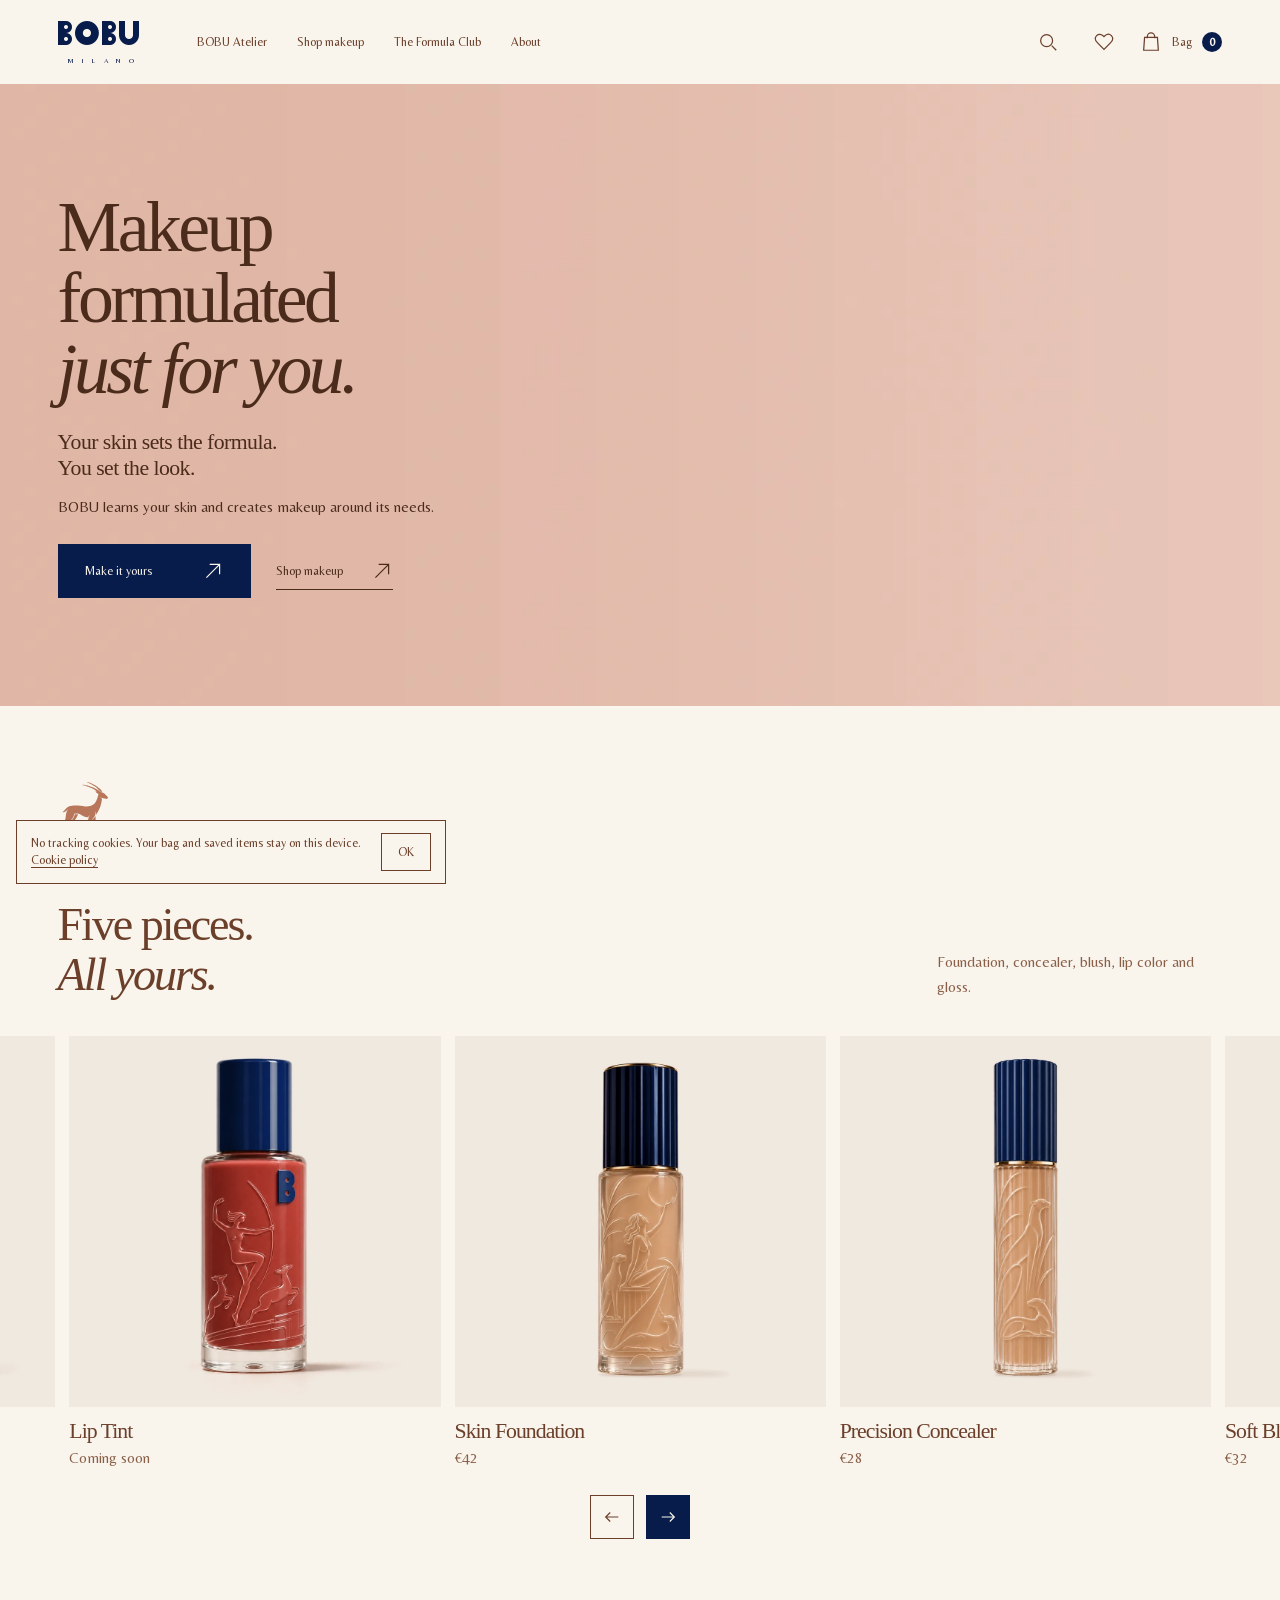
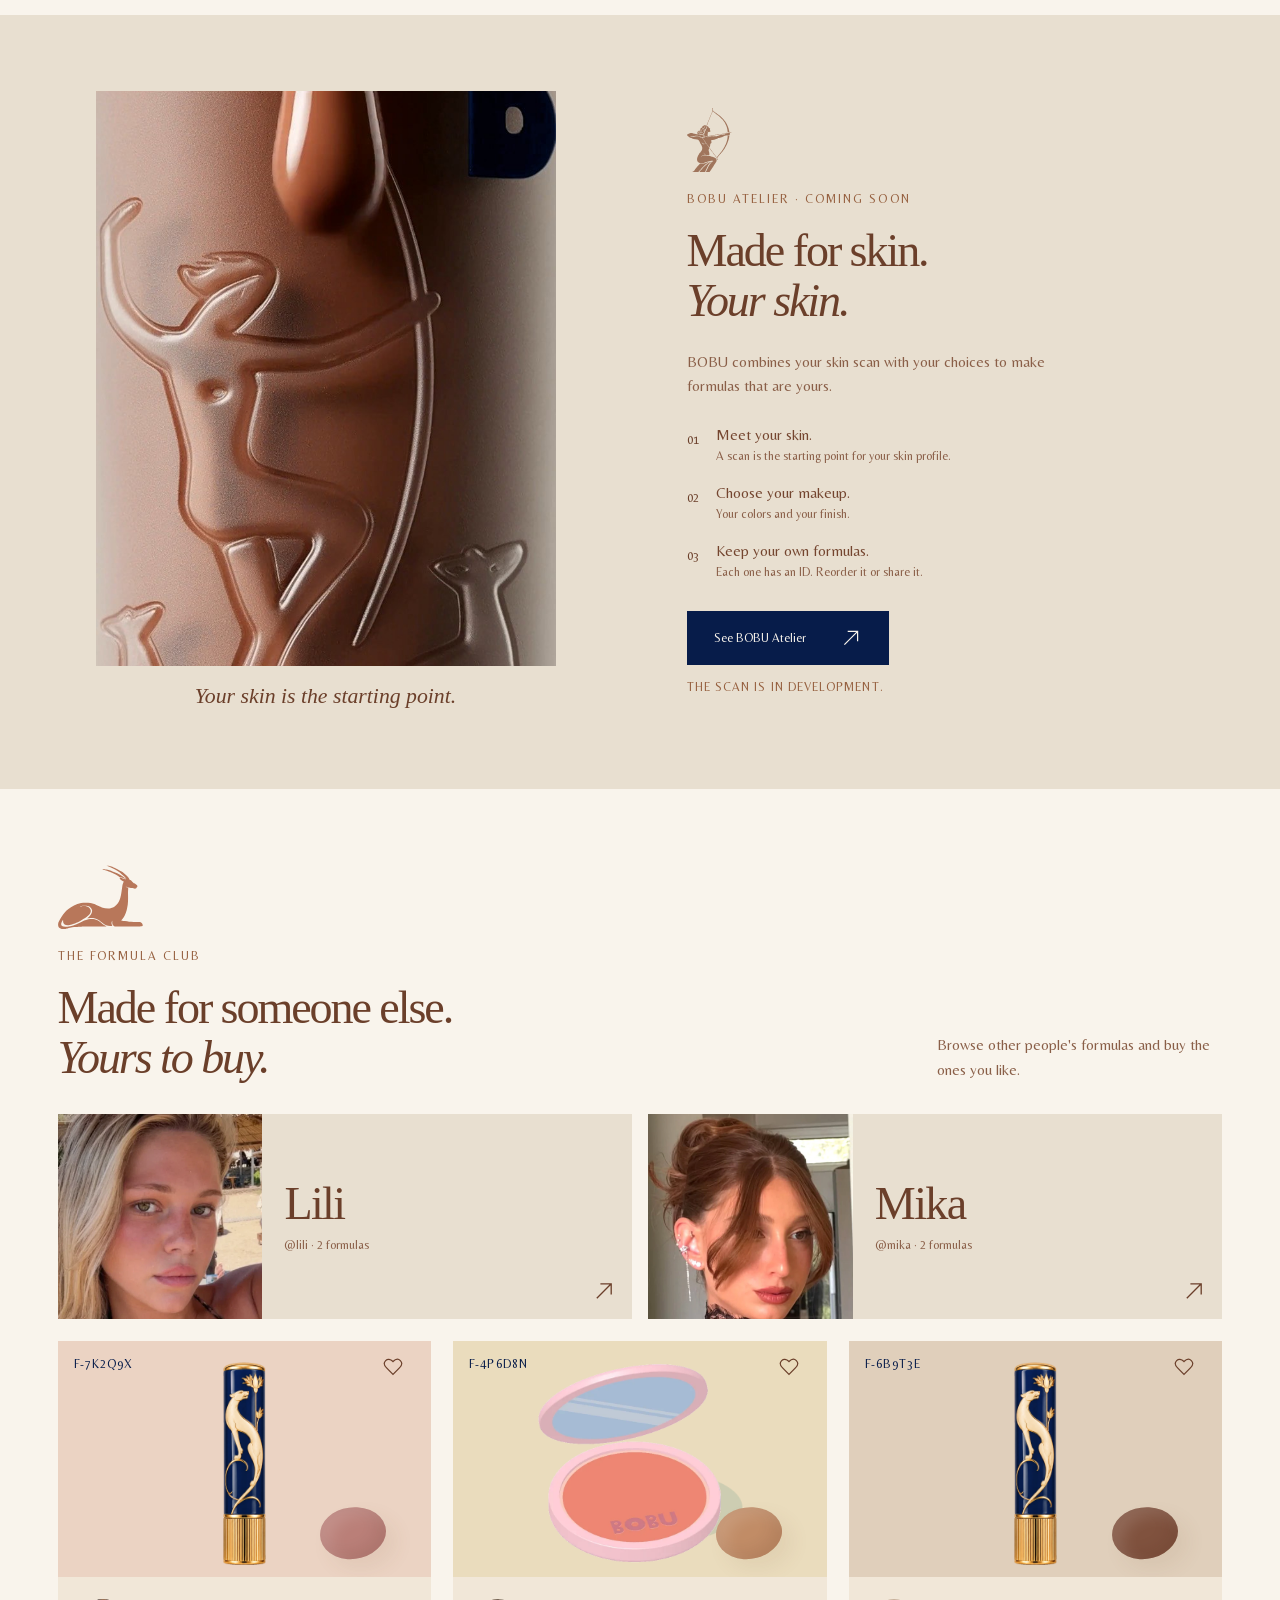
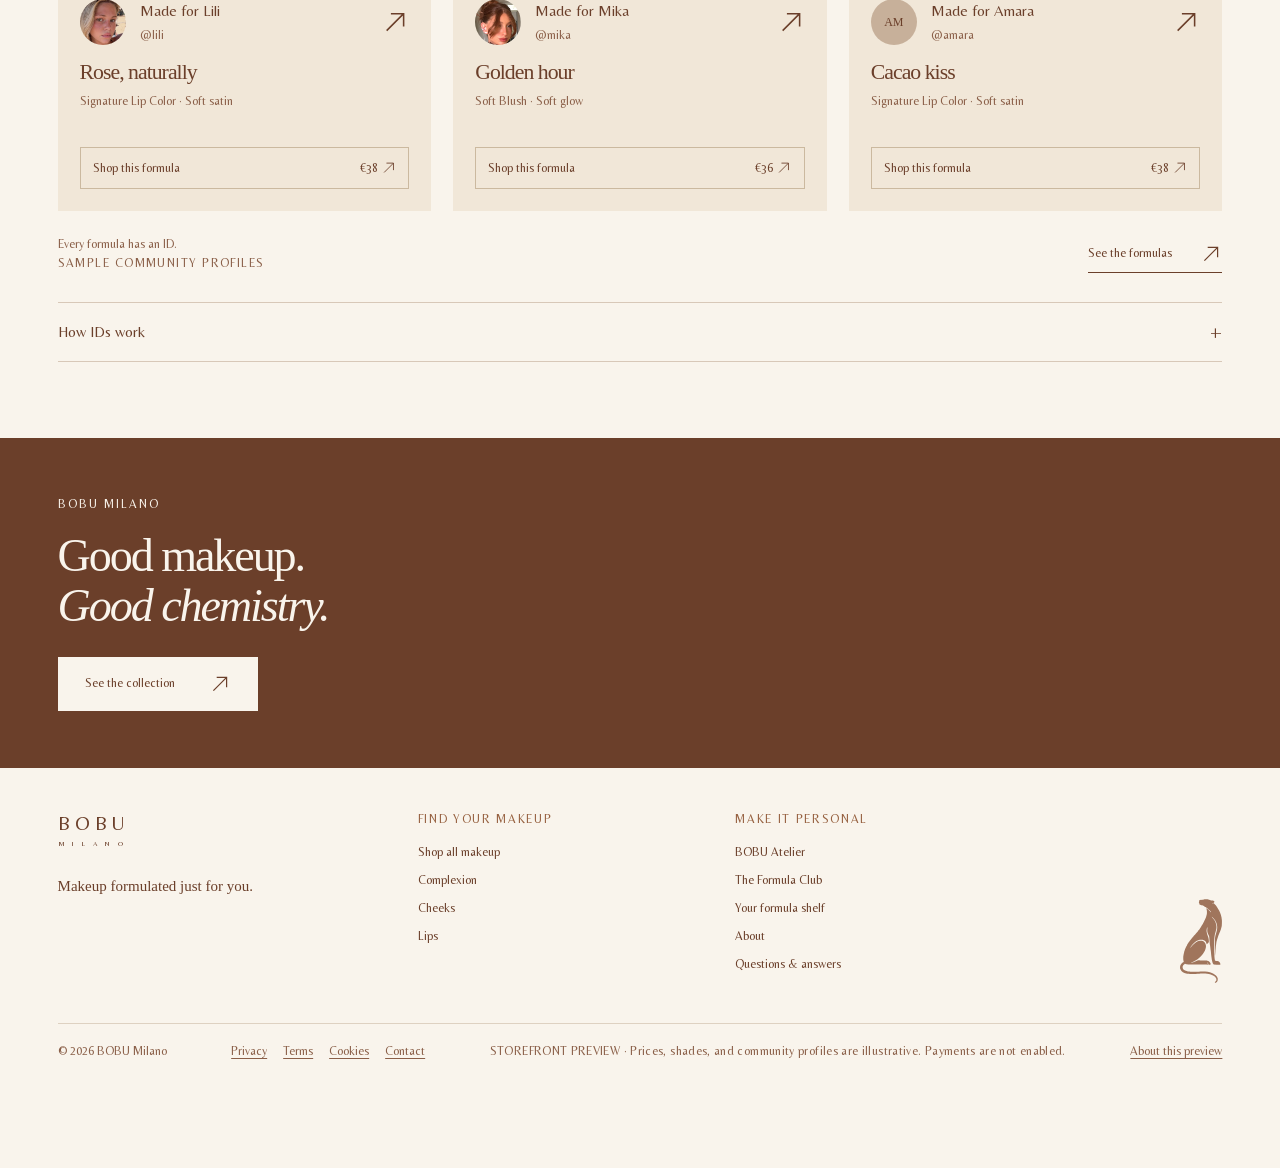
==== commit 5517c720: "Bring back the film and the carousel nudge Co-Authored-By: Claude Opus 5.5 <noreply@anthropic.com>" ====
--- a/index.html
+++ b/index.html
@@ -1,2 +1,2 @@
 <!doctype html>
-<html lang="en"><head><meta charset="utf-8"><meta name="viewport" content="width=device-width,initial-scale=1,viewport-fit=cover"><meta name="theme-color" content="#F9F4EC"><title>Makeup, made personal · BOBU Milano</title><meta name="description" content="Makeup formulated for you. You pick the color, your scan sets the formula. Or shop five everyday essentials."><link rel="icon" href="assets/icon.png"><link rel="preload" href="assets/fonts/BOBUSignature-Regular.woff2" as="font" type="font/woff2" crossorigin><link rel="preload" href="assets/fonts/Belleza-Regular.woff2" as="font" type="font/woff2" crossorigin><meta property="og:type" content="website"><meta property="og:title" content="BOBU Milano"><meta property="og:description" content="Makeup formulated just for you. You pick the color, your scan sets the formula."><meta property="og:image" content="https://bobumilano.com/assets/share-2.jpg"><meta property="og:image:width" content="1200"><meta property="og:image:height" content="630"><meta name="twitter:card" content="summary_large_image"><link rel="stylesheet" href="store.css?v=36"></head><body><a class="skip-link" href="#main">Skip to content</a><div id="siteHeader"></div><main id="main" tabindex="-1"><noscript>Please enable JavaScript to explore this storefront.</noscript></main><div id="siteFooter"></div><dialog id="bagDialog" class="bag-dialog" aria-label="Shopping bag"></dialog><dialog id="menuDialog" class="menu-dialog" aria-label="Navigation menu"></dialog><dialog id="searchDialog" class="search-dialog" aria-label="Search makeup and formulas"></dialog><dialog id="detailDialog" class="detail-dialog" aria-label="BOBU information"></dialog><div id="toast" class="toast" role="status" aria-live="polite"></div><script src="store.js?v=36"></script><script src="motion.js?v=36"></script></body></html>+<html lang="en"><head><meta charset="utf-8"><meta name="viewport" content="width=device-width,initial-scale=1,viewport-fit=cover"><meta name="theme-color" content="#F9F4EC"><title>Makeup, made personal · BOBU Milano</title><meta name="description" content="Makeup formulated for you. You pick the color, your scan sets the formula. Or shop five everyday essentials."><link rel="icon" href="assets/icon.png"><link rel="preload" href="assets/fonts/BOBUSignature-Regular.woff2" as="font" type="font/woff2" crossorigin><link rel="preload" href="assets/fonts/Belleza-Regular.woff2" as="font" type="font/woff2" crossorigin><meta property="og:type" content="website"><meta property="og:title" content="BOBU Milano"><meta property="og:description" content="Makeup formulated just for you. You pick the color, your scan sets the formula."><meta property="og:image" content="https://bobumilano.com/assets/share-2.jpg"><meta property="og:image:width" content="1200"><meta property="og:image:height" content="630"><meta name="twitter:card" content="summary_large_image"><link rel="stylesheet" href="store.css?v=37"></head><body><a class="skip-link" href="#main">Skip to content</a><div id="siteHeader"></div><main id="main" tabindex="-1"><noscript>Please enable JavaScript to explore this storefront.</noscript></main><div id="siteFooter"></div><dialog id="bagDialog" class="bag-dialog" aria-label="Shopping bag"></dialog><dialog id="menuDialog" class="menu-dialog" aria-label="Navigation menu"></dialog><dialog id="searchDialog" class="search-dialog" aria-label="Search makeup and formulas"></dialog><dialog id="detailDialog" class="detail-dialog" aria-label="BOBU information"></dialog><div id="toast" class="toast" role="status" aria-live="polite"></div><script src="store.js?v=37"></script><script src="motion.js?v=37"></script></body></html>
--- a/store.css
+++ b/store.css
@@ -129,6 +129,8 @@
 .rail a{-webkit-user-drag:none}
 .rail .product-card{flex:0 0 var(--card);min-width:0;scroll-snap-align:center;scroll-snap-stop:always}
 .rail .product-card.is-copy{display:none}
+.rail.nudge .product-card{animation:rail-nudge 1.3s cubic-bezier(.35,0,.2,1) .25s 1 both}
+@keyframes rail-nudge{0%,100%{translate:0}38%{translate:-64px 0}72%{translate:7px 0}}
 .rail .product-name-line{display:flex;justify-content:space-between;align-items:baseline;gap:12px}
 .rail .product-name-line h3{font-size:var(--title);line-height:1.1}
 .rail .product-name-line .price{display:inline;margin:0;font-size:var(--body)}
@@ -199,7 +201,6 @@
 .shot-card>a{display:block;color:inherit}
 .product-stage{background:#f0e9e0!important}
 .product-stage .plate{aspect-ratio:800/860}
-.film-plate{background:#f0e9e0}
 .plate-shot{position:absolute;inset:0;width:100%;height:100%;object-fit:contain;object-position:center bottom;-webkit-user-drag:none}
 .swipe{position:absolute;inset:0;display:flex;overflow-x:auto;overflow-y:hidden;scroll-snap-type:x mandatory;overscroll-behavior-x:contain;scrollbar-width:none}
 .swipe::-webkit-scrollbar{display:none}
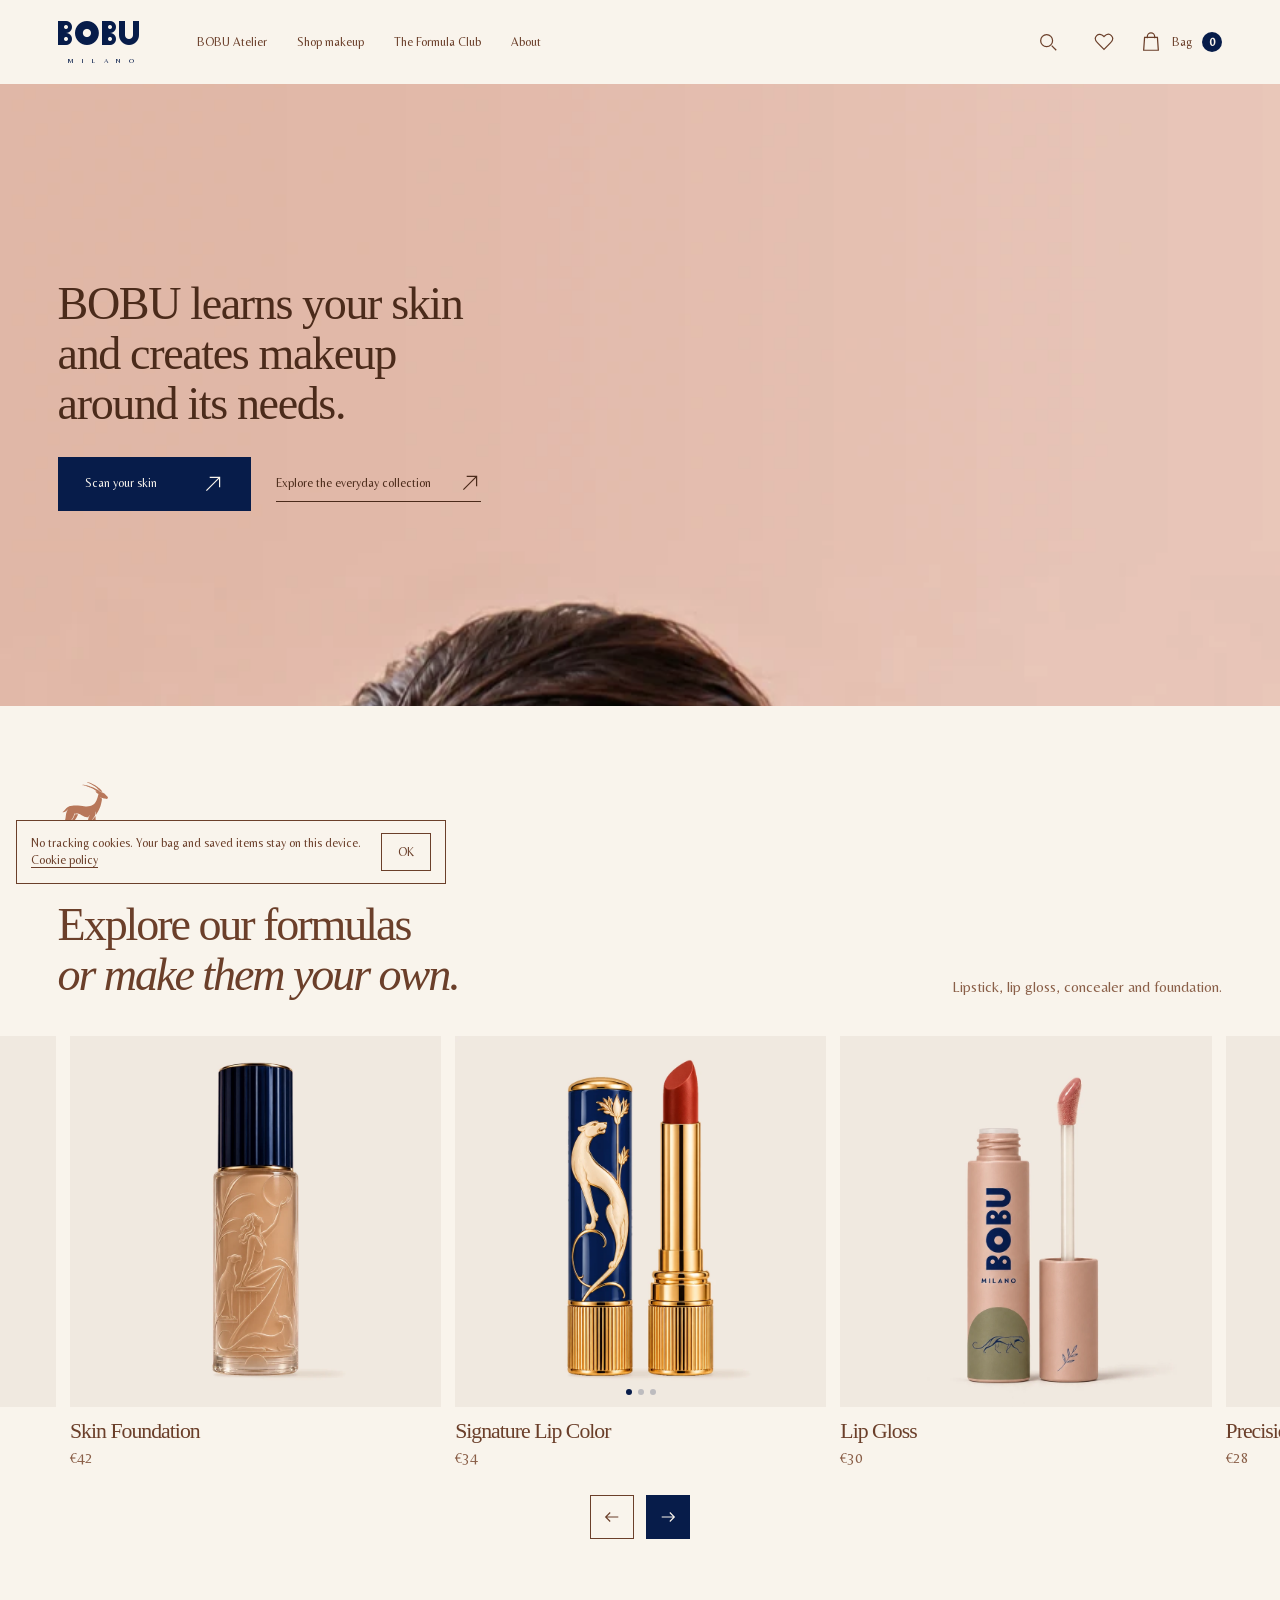
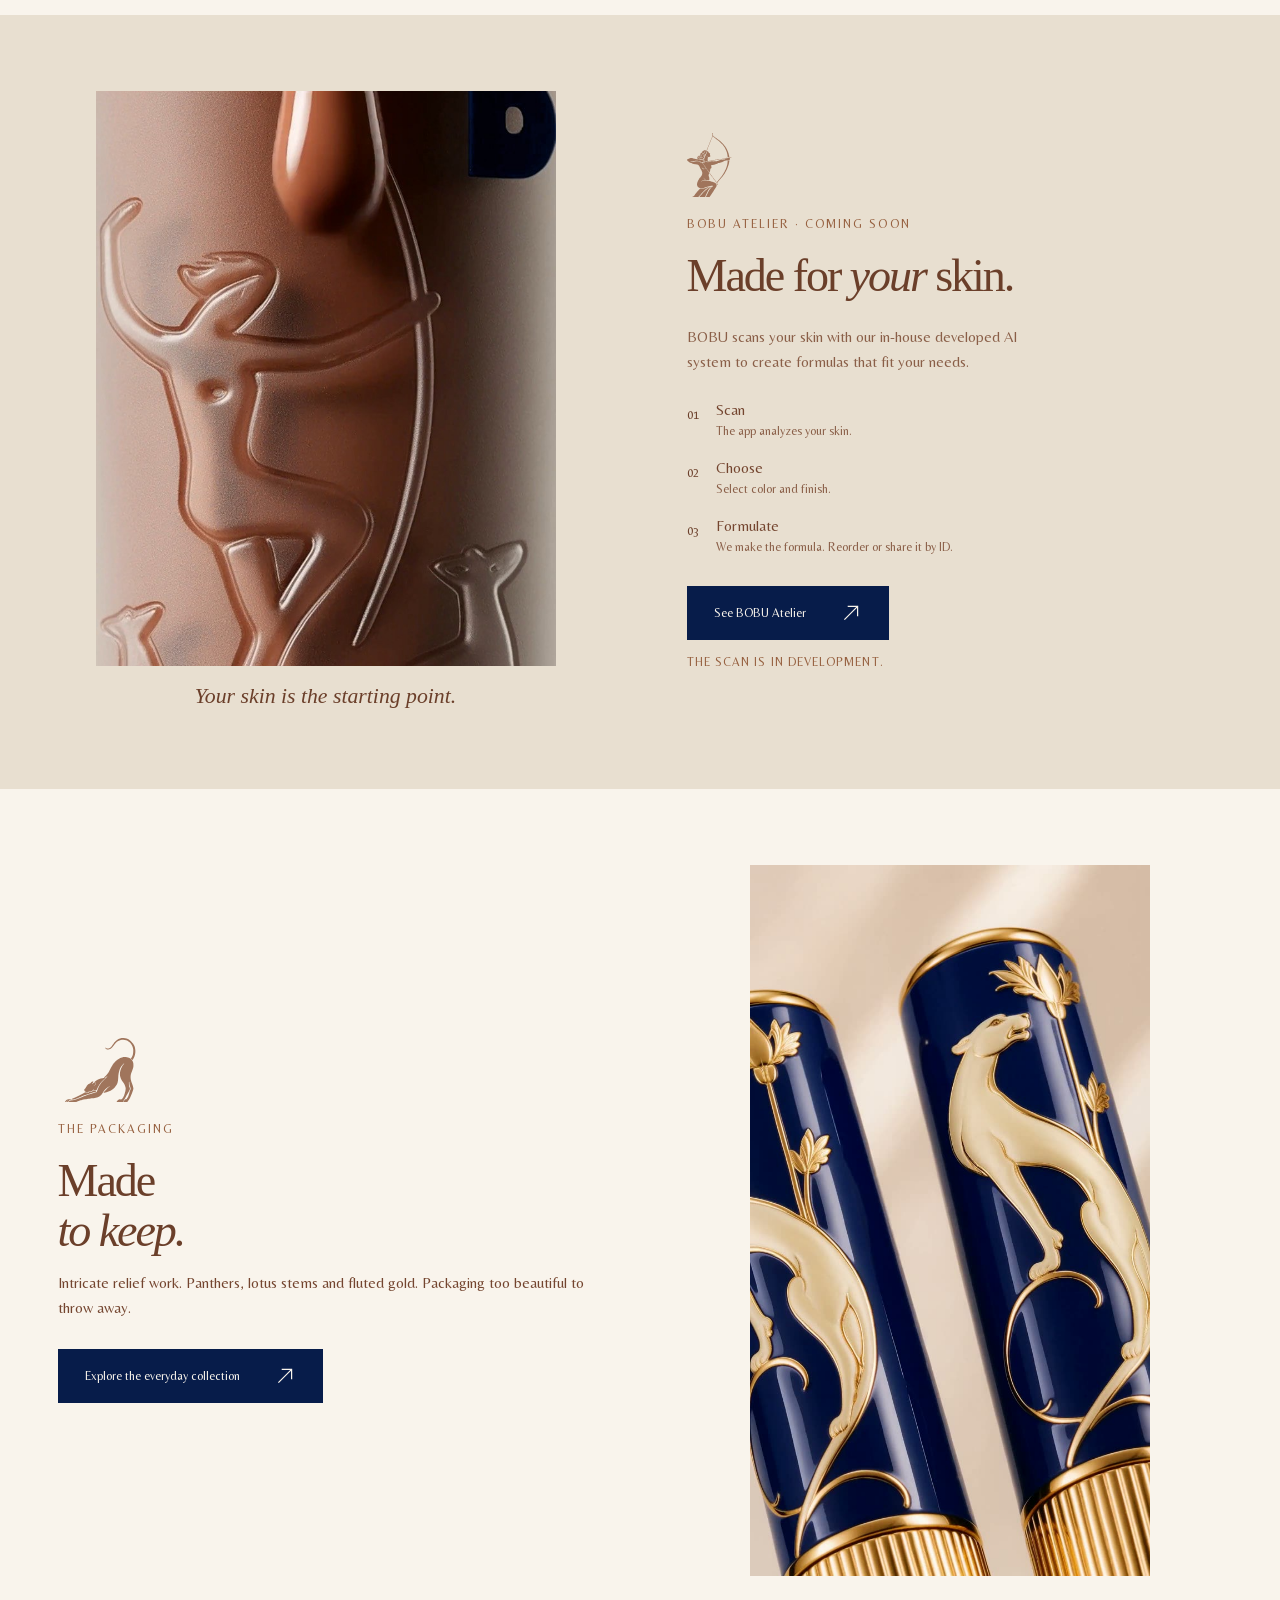
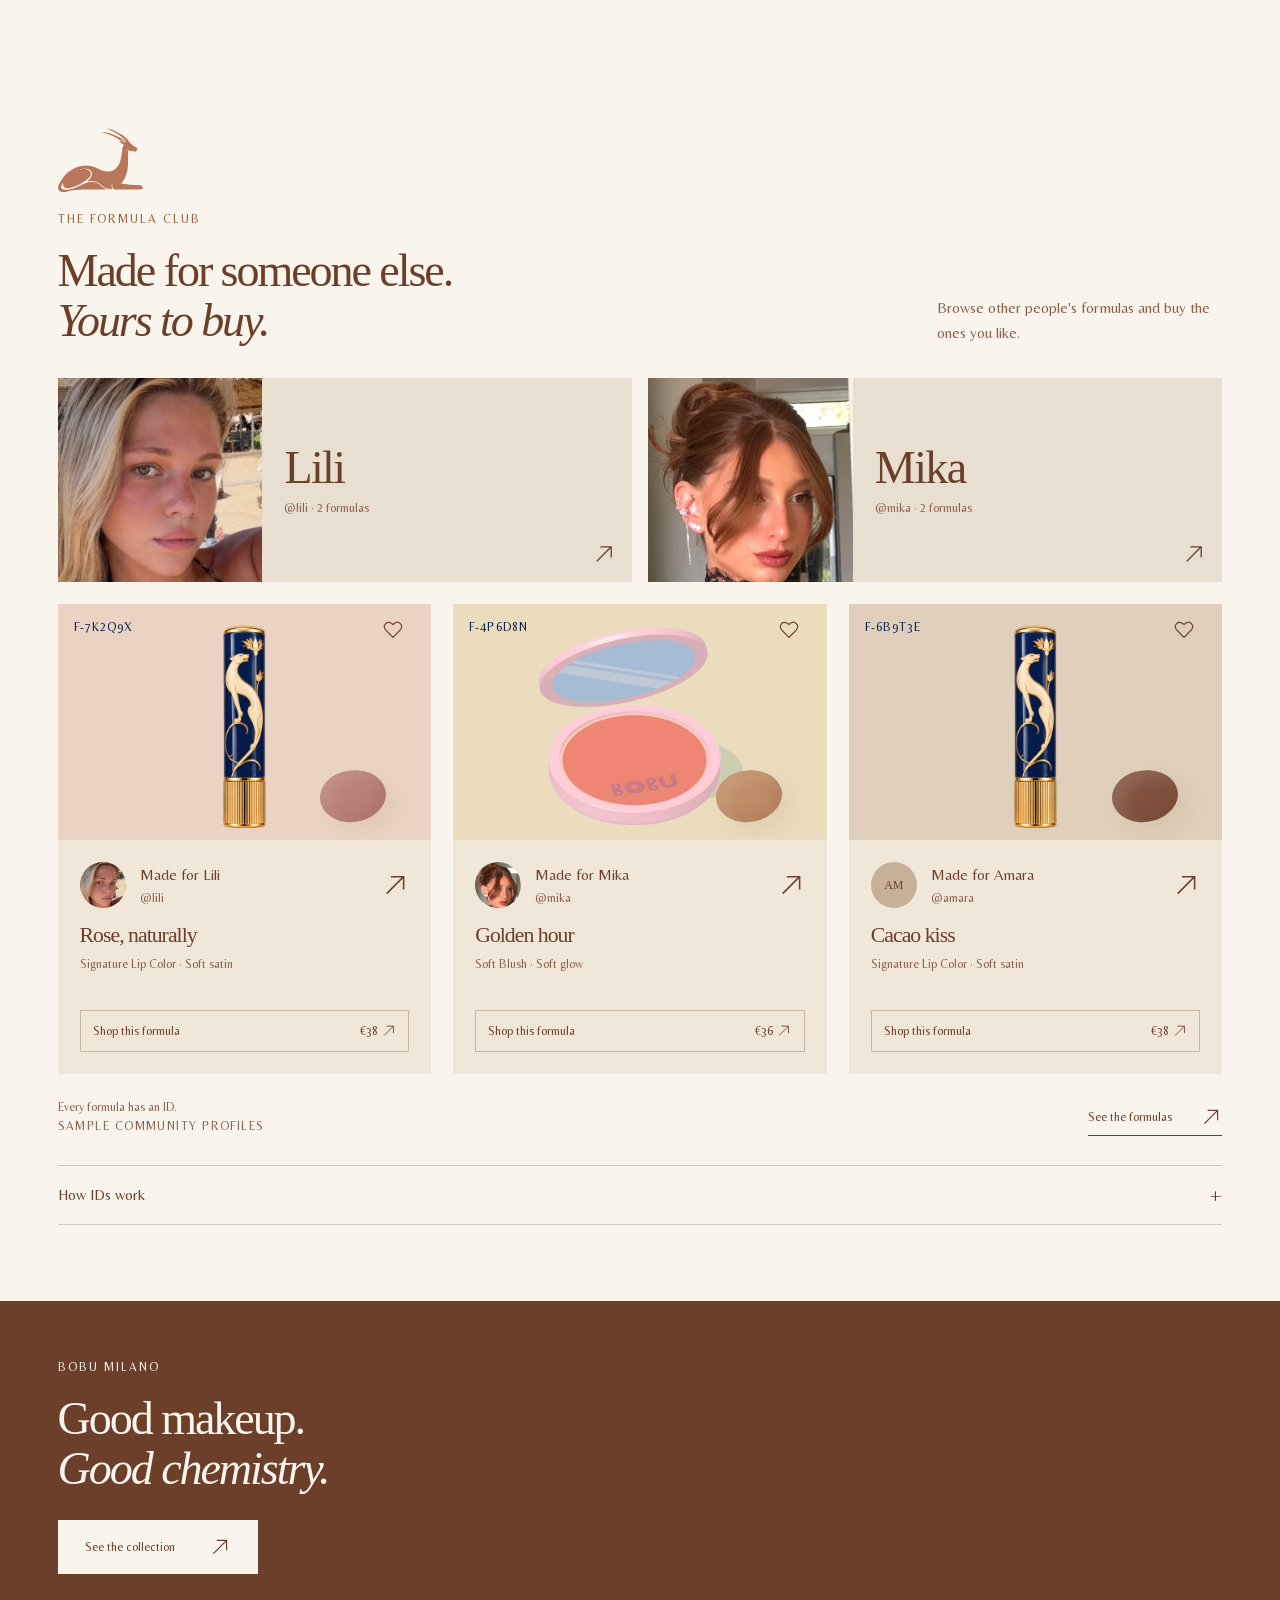
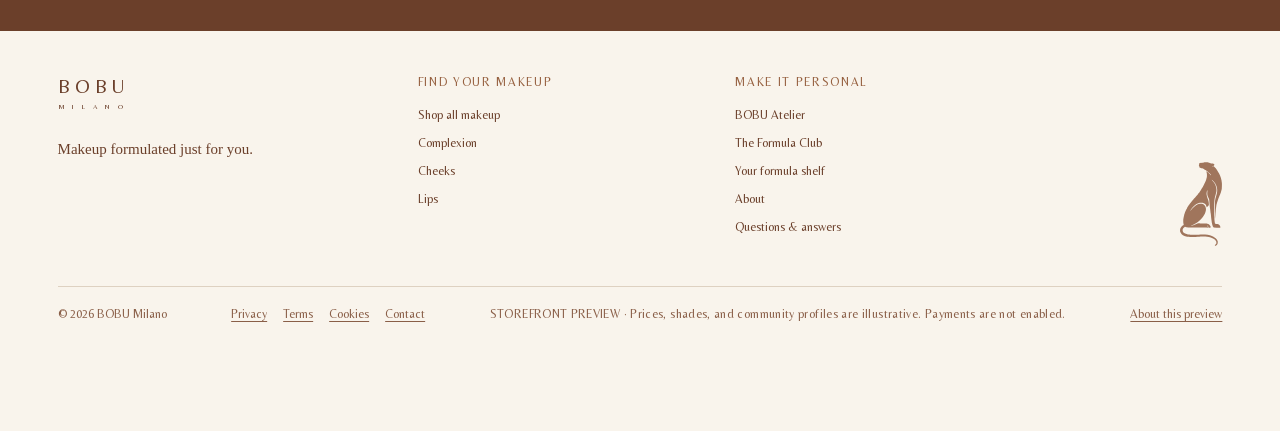
==== commit 25eff827: "New home page wording, lipstick film, packaging section, four-product looping carousel Co-Authored-B" ====
--- a/index.html
+++ b/index.html
@@ -1,2 +1,2 @@
 <!doctype html>
-<html lang="en"><head><meta charset="utf-8"><meta name="viewport" content="width=device-width,initial-scale=1,viewport-fit=cover"><meta name="theme-color" content="#F9F4EC"><title>Makeup, made personal · BOBU Milano</title><meta name="description" content="Makeup formulated for you. You pick the color, your scan sets the formula. Or shop five everyday essentials."><link rel="icon" href="assets/icon.png"><link rel="preload" href="assets/fonts/BOBUSignature-Regular.woff2" as="font" type="font/woff2" crossorigin><link rel="preload" href="assets/fonts/Belleza-Regular.woff2" as="font" type="font/woff2" crossorigin><meta property="og:type" content="website"><meta property="og:title" content="BOBU Milano"><meta property="og:description" content="Makeup formulated just for you. You pick the color, your scan sets the formula."><meta property="og:image" content="https://bobumilano.com/assets/share-2.jpg"><meta property="og:image:width" content="1200"><meta property="og:image:height" content="630"><meta name="twitter:card" content="summary_large_image"><link rel="stylesheet" href="store.css?v=37"></head><body><a class="skip-link" href="#main">Skip to content</a><div id="siteHeader"></div><main id="main" tabindex="-1"><noscript>Please enable JavaScript to explore this storefront.</noscript></main><div id="siteFooter"></div><dialog id="bagDialog" class="bag-dialog" aria-label="Shopping bag"></dialog><dialog id="menuDialog" class="menu-dialog" aria-label="Navigation menu"></dialog><dialog id="searchDialog" class="search-dialog" aria-label="Search makeup and formulas"></dialog><dialog id="detailDialog" class="detail-dialog" aria-label="BOBU information"></dialog><div id="toast" class="toast" role="status" aria-live="polite"></div><script src="store.js?v=37"></script><script src="motion.js?v=37"></script></body></html>+<html lang="en"><head><meta charset="utf-8"><meta name="viewport" content="width=device-width,initial-scale=1,viewport-fit=cover"><meta name="theme-color" content="#F9F4EC"><title>Makeup, made personal · BOBU Milano</title><meta name="description" content="Makeup formulated for you. You pick the color, your scan sets the formula. Or shop five everyday essentials."><link rel="icon" href="assets/icon.png"><link rel="preload" href="assets/fonts/BOBUSignature-Regular.woff2" as="font" type="font/woff2" crossorigin><link rel="preload" href="assets/fonts/Belleza-Regular.woff2" as="font" type="font/woff2" crossorigin><meta property="og:type" content="website"><meta property="og:title" content="BOBU Milano"><meta property="og:description" content="Makeup formulated just for you. You pick the color, your scan sets the formula."><meta property="og:image" content="https://bobumilano.com/assets/share-2.jpg"><meta property="og:image:width" content="1200"><meta property="og:image:height" content="630"><meta name="twitter:card" content="summary_large_image"><link rel="stylesheet" href="store.css?v=41"></head><body><a class="skip-link" href="#main">Skip to content</a><div id="siteHeader"></div><main id="main" tabindex="-1"><noscript>Please enable JavaScript to explore this storefront.</noscript></main><div id="siteFooter"></div><dialog id="bagDialog" class="bag-dialog" aria-label="Shopping bag"></dialog><dialog id="menuDialog" class="menu-dialog" aria-label="Navigation menu"></dialog><dialog id="searchDialog" class="search-dialog" aria-label="Search makeup and formulas"></dialog><dialog id="detailDialog" class="detail-dialog" aria-label="BOBU information"></dialog><div id="toast" class="toast" role="status" aria-live="polite"></div><script src="store.js?v=41"></script><script src="motion.js?v=41"></script></body></html>
--- a/store.css
+++ b/store.css
@@ -128,7 +128,6 @@
 .rail.dragging{scroll-snap-type:none;cursor:grabbing;user-select:none}
 .rail a{-webkit-user-drag:none}
 .rail .product-card{flex:0 0 var(--card);min-width:0;scroll-snap-align:center;scroll-snap-stop:always}
-.rail .product-card.is-copy{display:none}
 .rail.nudge .product-card{animation:rail-nudge 1.3s cubic-bezier(.35,0,.2,1) .25s 1 both}
 @keyframes rail-nudge{0%,100%{translate:0}38%{translate:-64px 0}72%{translate:7px 0}}
 .rail .product-name-line{display:flex;justify-content:space-between;align-items:baseline;gap:12px}
@@ -144,7 +143,6 @@
 .rail-ticks button.on{opacity:1;border-color:var(--deep-blue)}
 @media(min-width:821px){
  .rail{--card:clamp(340px,29vw,440px)}
- .rail .product-card.is-copy{display:block}
 }
 @media(min-width:761px){
  .hero{min-height:560px;height:min(calc(100svh - 113px),48.6vw)}
@@ -172,7 +170,7 @@
  .wordmark{font-size:28px}
  .wordmark small{font-size:5px}
  .footer-brand .wordmark,.dialog-top .wordmark{font-size:18px}
- .hero{height:auto;min-height:0;max-height:none;aspect-ratio:1134/2037;display:block}
+ .hero{height:auto;min-height:0;max-height:none;aspect-ratio:1134/1687;display:block}
  .hero-photo{object-position:50% 0}
  .hero-copy{display:block;padding:64px 20px 0}
  .hero .eyebrow{margin-bottom:12px}
@@ -201,6 +199,14 @@
 .shot-card>a{display:block;color:inherit}
 .product-stage{background:#f0e9e0!important}
 .product-stage .plate{aspect-ratio:800/860}
+.film-section{display:grid;grid-template-columns:repeat(2,minmax(0,1fr));gap:clamp(40px,6vw,96px);align-items:center}
+.film-copy .mark{display:block}
+.film-copy .body-copy{margin:16px 0 28px}
+.film-plate.lip-film{aspect-ratio:9/16;width:min(100%,400px,calc((100svh - 130px) * 9 / 16));max-width:none;justify-self:center}
+@media(max-width:760px){.formula-still{height:70%}.film-section{grid-template-columns:minmax(0,1fr);gap:28px}.film-plate.lip-film{order:-1;width:100%}}
+.hero-copy .hero-line{font-size:var(--heading);line-height:1.08;letter-spacing:-.03em;max-width:600px;text-wrap:balance}
+.hero-line+.hero-actions{margin-top:28px}
+@media(max-width:760px){.hero-line+.hero-actions{flex-wrap:wrap;gap:14px 21px}}
 .plate-shot{position:absolute;inset:0;width:100%;height:100%;object-fit:contain;object-position:center bottom;-webkit-user-drag:none}
 .swipe{position:absolute;inset:0;display:flex;overflow-x:auto;overflow-y:hidden;scroll-snap-type:x mandatory;overscroll-behavior-x:contain;scrollbar-width:none}
 .swipe::-webkit-scrollbar{display:none}
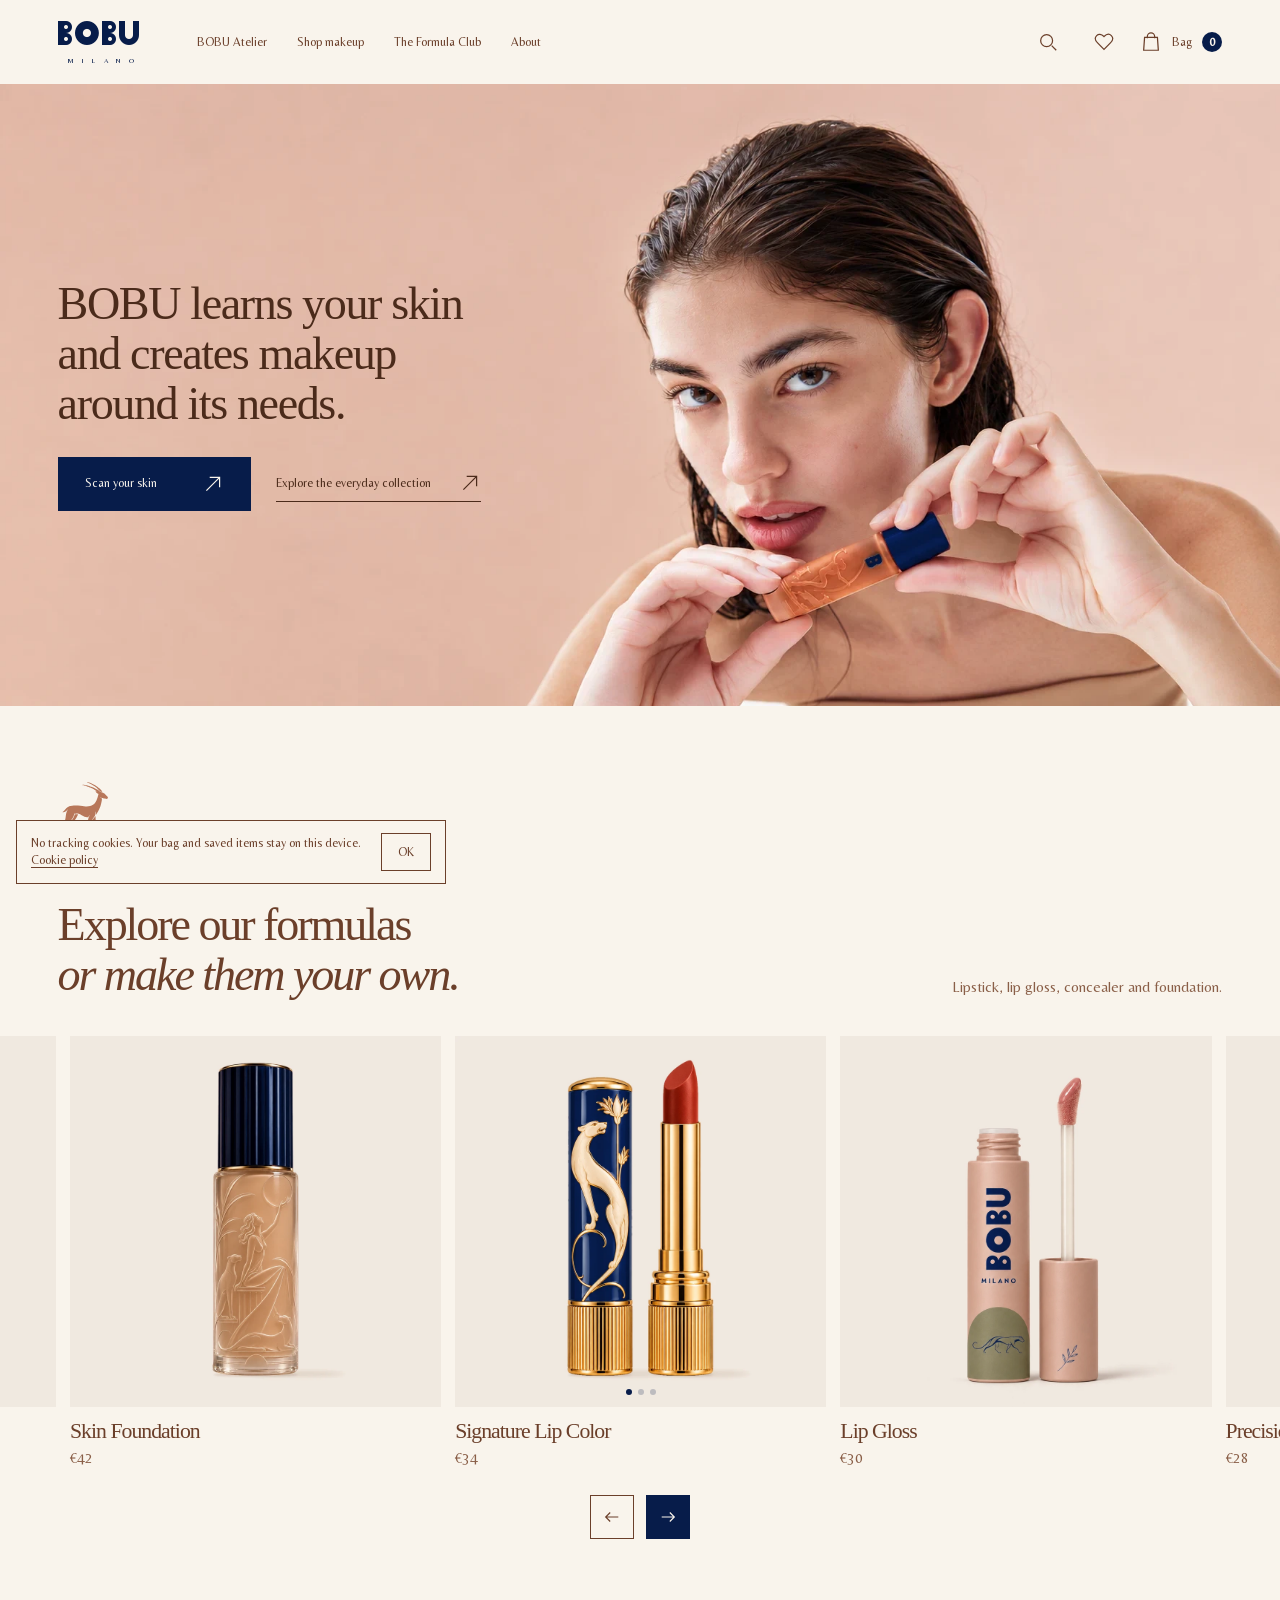
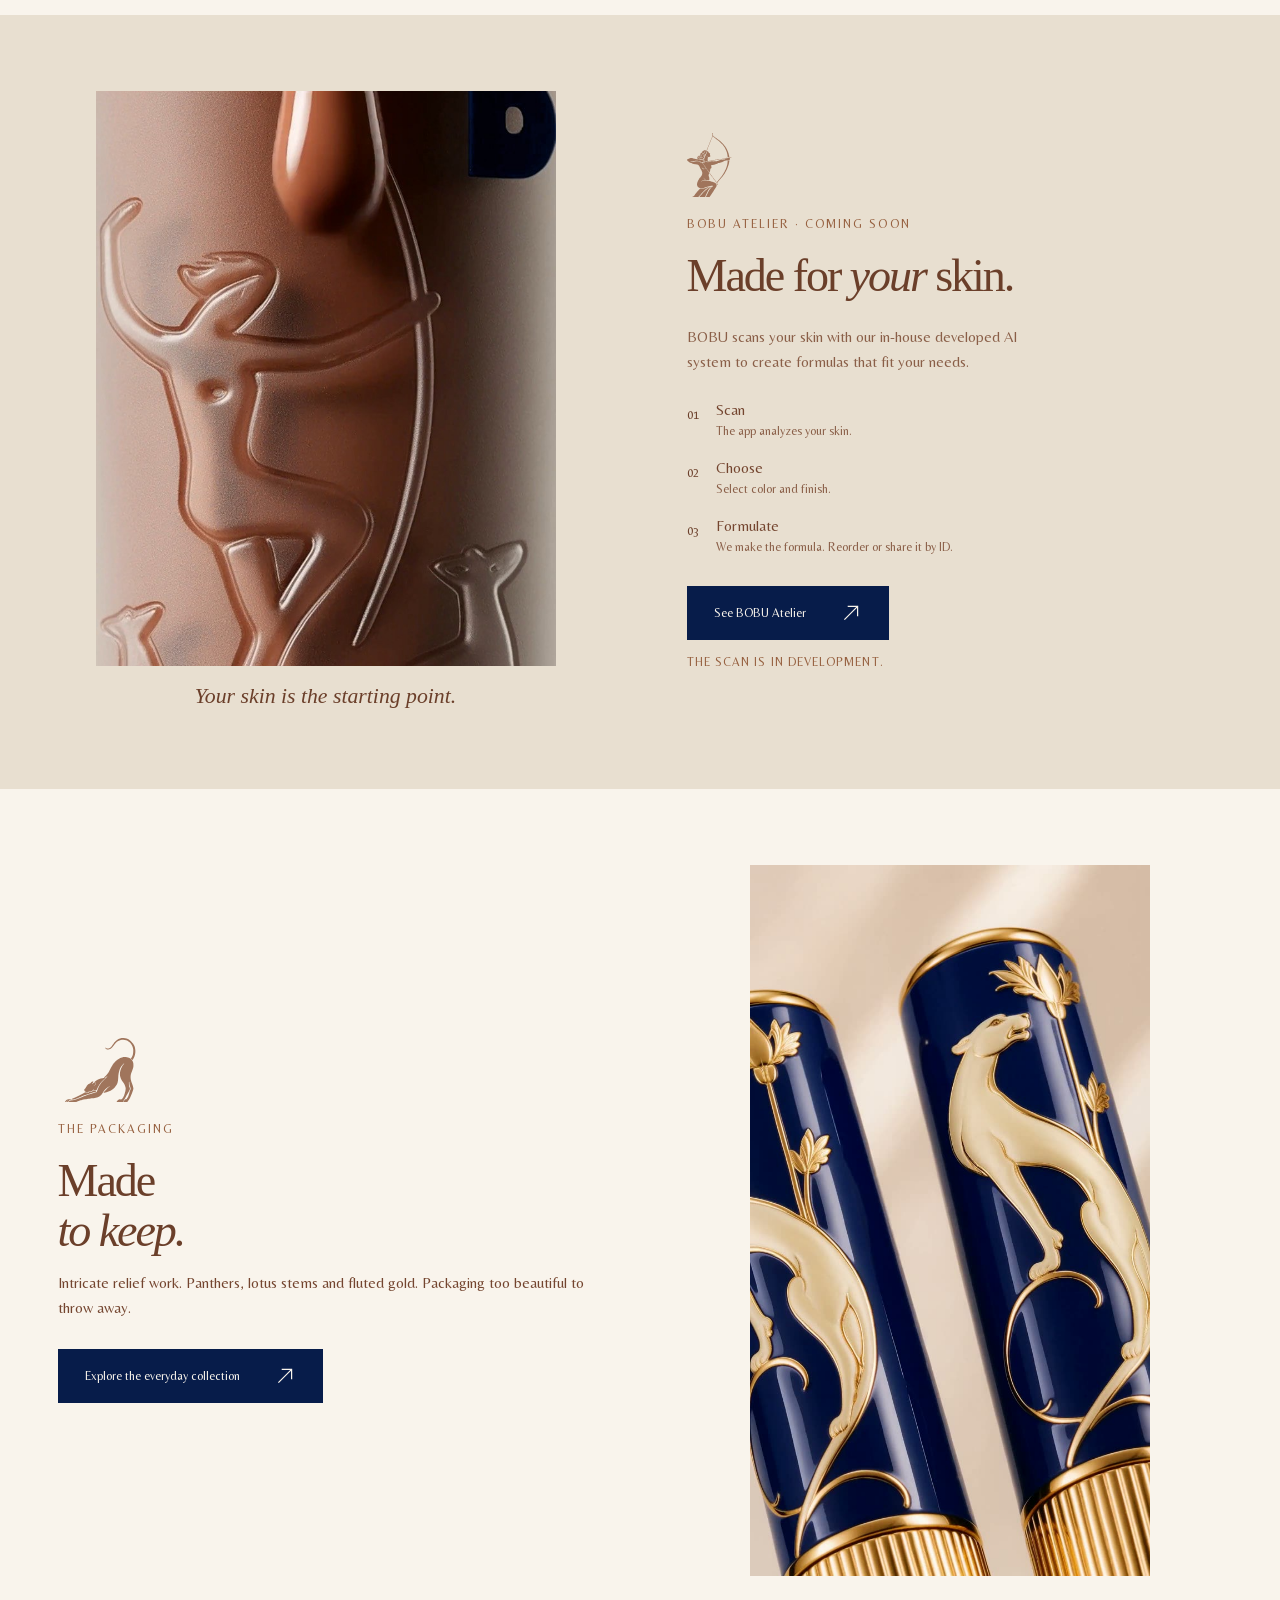
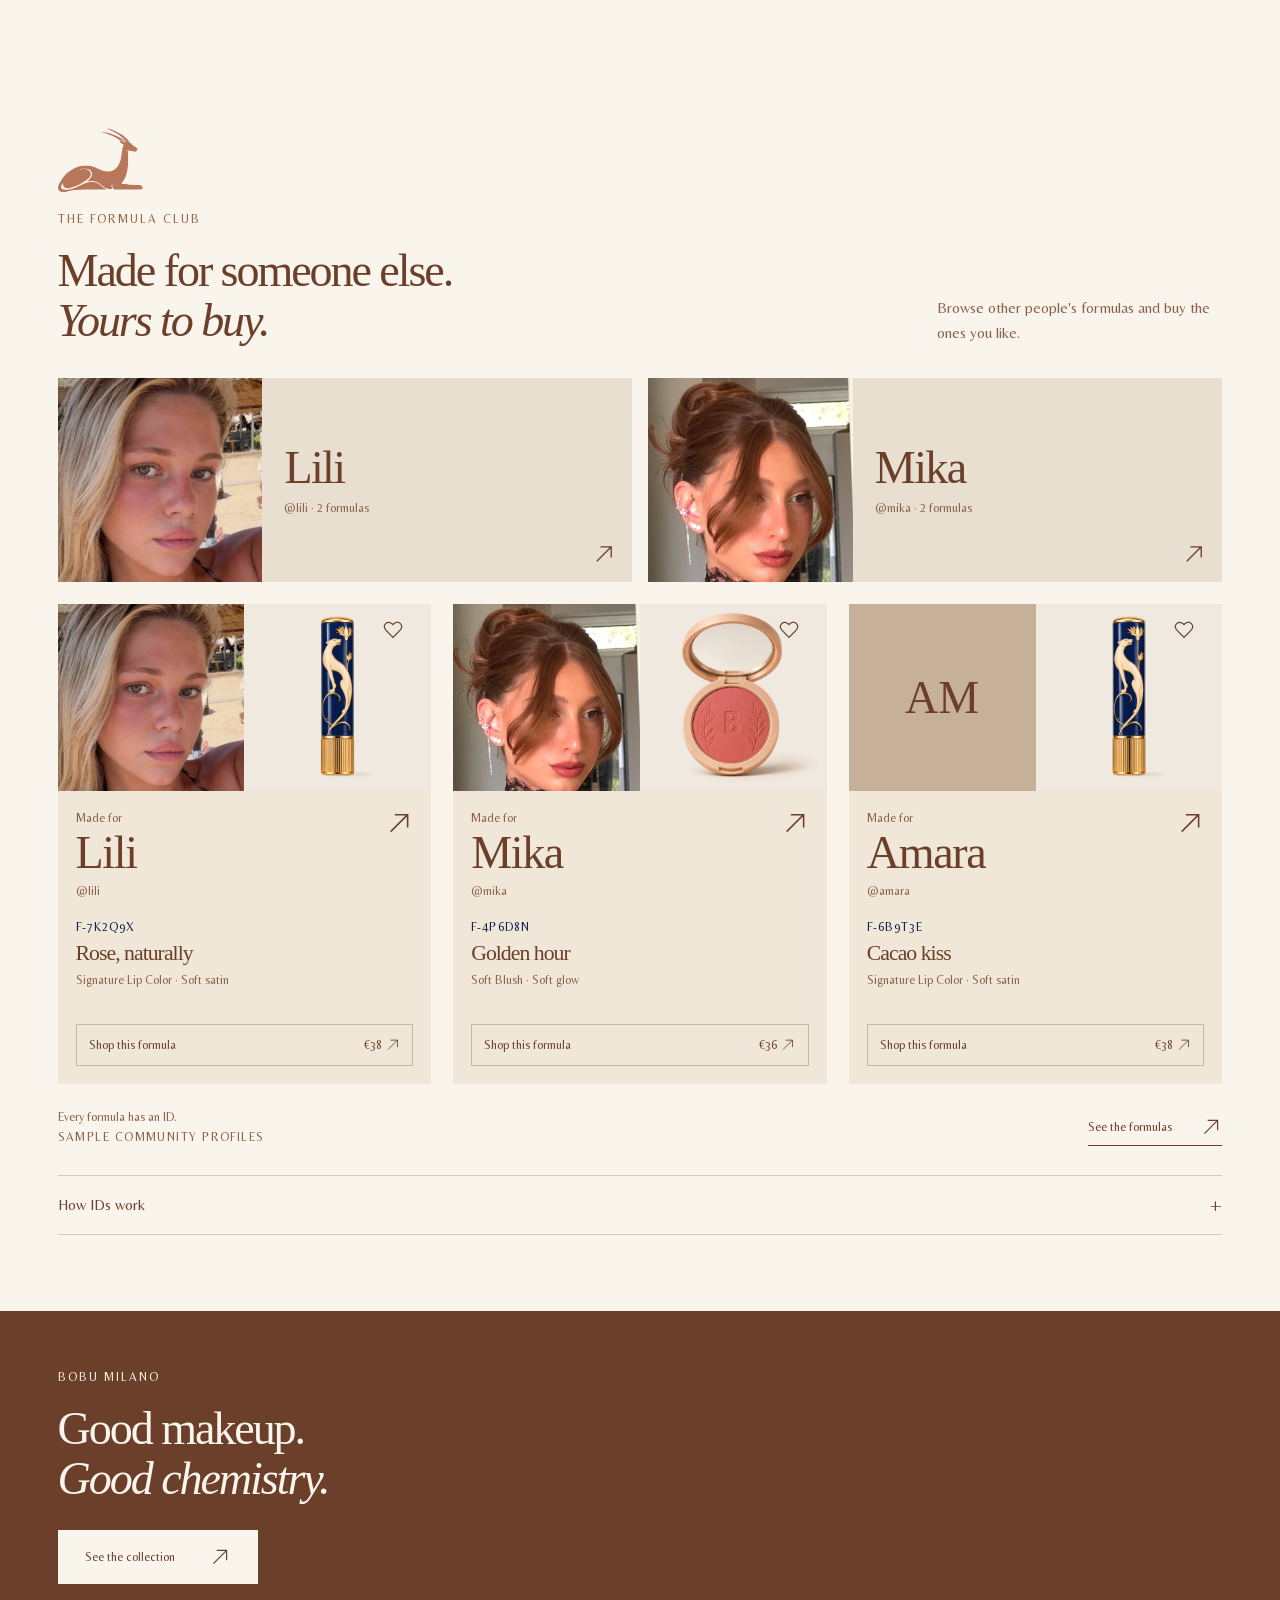
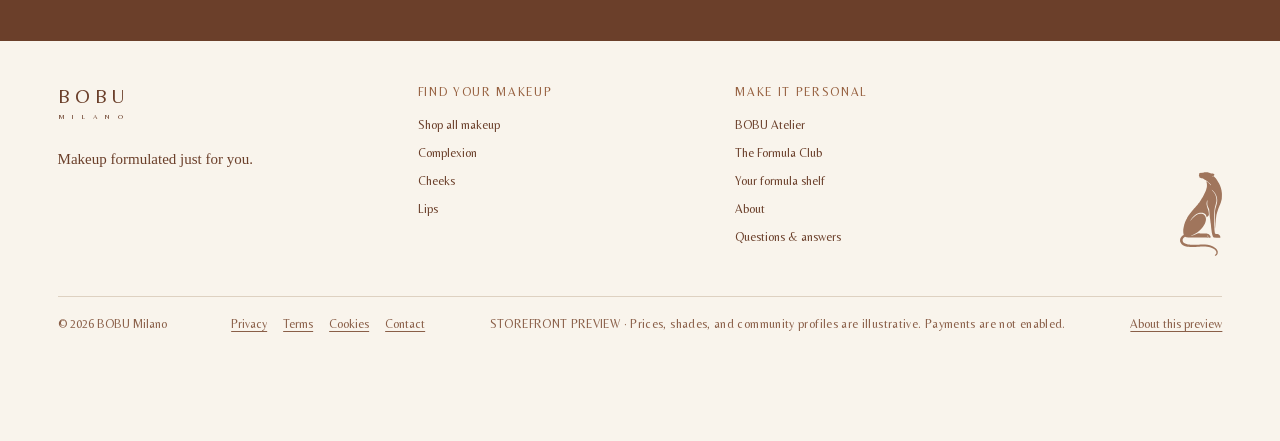
==== commit 242498bd: "Fix carousel jitter on scroll, lead formula cards with the creator Co-Authored-By: Claude Opus 5.5 <" ====
--- a/index.html
+++ b/index.html
@@ -1,2 +1,2 @@
 <!doctype html>
-<html lang="en"><head><meta charset="utf-8"><meta name="viewport" content="width=device-width,initial-scale=1,viewport-fit=cover"><meta name="theme-color" content="#F9F4EC"><title>Makeup, made personal · BOBU Milano</title><meta name="description" content="Makeup formulated for you. You pick the color, your scan sets the formula. Or shop five everyday essentials."><link rel="icon" href="assets/icon.png"><link rel="preload" href="assets/fonts/BOBUSignature-Regular.woff2" as="font" type="font/woff2" crossorigin><link rel="preload" href="assets/fonts/Belleza-Regular.woff2" as="font" type="font/woff2" crossorigin><meta property="og:type" content="website"><meta property="og:title" content="BOBU Milano"><meta property="og:description" content="Makeup formulated just for you. You pick the color, your scan sets the formula."><meta property="og:image" content="https://bobumilano.com/assets/share-2.jpg"><meta property="og:image:width" content="1200"><meta property="og:image:height" content="630"><meta name="twitter:card" content="summary_large_image"><link rel="stylesheet" href="store.css?v=41"></head><body><a class="skip-link" href="#main">Skip to content</a><div id="siteHeader"></div><main id="main" tabindex="-1"><noscript>Please enable JavaScript to explore this storefront.</noscript></main><div id="siteFooter"></div><dialog id="bagDialog" class="bag-dialog" aria-label="Shopping bag"></dialog><dialog id="menuDialog" class="menu-dialog" aria-label="Navigation menu"></dialog><dialog id="searchDialog" class="search-dialog" aria-label="Search makeup and formulas"></dialog><dialog id="detailDialog" class="detail-dialog" aria-label="BOBU information"></dialog><div id="toast" class="toast" role="status" aria-live="polite"></div><script src="store.js?v=41"></script><script src="motion.js?v=41"></script></body></html>+<html lang="en"><head><meta charset="utf-8"><meta name="viewport" content="width=device-width,initial-scale=1,viewport-fit=cover"><meta name="theme-color" content="#F9F4EC"><title>Makeup, made personal · BOBU Milano</title><meta name="description" content="Makeup formulated for you. You pick the color, your scan sets the formula. Or shop five everyday essentials."><link rel="icon" href="assets/icon.png"><link rel="preload" href="assets/fonts/BOBUSignature-Regular.woff2" as="font" type="font/woff2" crossorigin><link rel="preload" href="assets/fonts/Belleza-Regular.woff2" as="font" type="font/woff2" crossorigin><meta property="og:type" content="website"><meta property="og:title" content="BOBU Milano"><meta property="og:description" content="Makeup formulated just for you. You pick the color, your scan sets the formula."><meta property="og:image" content="https://bobumilano.com/assets/share-2.jpg"><meta property="og:image:width" content="1200"><meta property="og:image:height" content="630"><meta name="twitter:card" content="summary_large_image"><link rel="stylesheet" href="store.css?v=43"></head><body><a class="skip-link" href="#main">Skip to content</a><div id="siteHeader"></div><main id="main" tabindex="-1"><noscript>Please enable JavaScript to explore this storefront.</noscript></main><div id="siteFooter"></div><dialog id="bagDialog" class="bag-dialog" aria-label="Shopping bag"></dialog><dialog id="menuDialog" class="menu-dialog" aria-label="Navigation menu"></dialog><dialog id="searchDialog" class="search-dialog" aria-label="Search makeup and formulas"></dialog><dialog id="detailDialog" class="detail-dialog" aria-label="BOBU information"></dialog><div id="toast" class="toast" role="status" aria-live="polite"></div><script src="store.js?v=43"></script><script src="motion.js?v=43"></script></body></html>
--- a/store.css
+++ b/store.css
@@ -128,8 +128,6 @@
 .rail.dragging{scroll-snap-type:none;cursor:grabbing;user-select:none}
 .rail a{-webkit-user-drag:none}
 .rail .product-card{flex:0 0 var(--card);min-width:0;scroll-snap-align:center;scroll-snap-stop:always}
-.rail.nudge .product-card{animation:rail-nudge 1.3s cubic-bezier(.35,0,.2,1) .25s 1 both}
-@keyframes rail-nudge{0%,100%{translate:0}38%{translate:-64px 0}72%{translate:7px 0}}
 .rail .product-name-line{display:flex;justify-content:space-between;align-items:baseline;gap:12px}
 .rail .product-name-line h3{font-size:var(--title);line-height:1.1}
 .rail .product-name-line .price{display:inline;margin:0;font-size:var(--body)}
@@ -207,6 +205,19 @@
 .hero-copy .hero-line{font-size:var(--heading);line-height:1.08;letter-spacing:-.03em;max-width:600px;text-wrap:balance}
 .hero-line+.hero-actions{margin-top:28px}
 @media(max-width:760px){.hero-line+.hero-actions{flex-wrap:wrap;gap:14px 21px}}
+article.formula-card{display:block}
+.formula-pair{display:grid;grid-template-columns:repeat(2,minmax(0,1fr))}
+.formula-person{display:grid;place-items:center;aspect-ratio:1;overflow:hidden;background:var(--avatar,#e6cdb5);color:var(--ink);font-family:var(--serif);font-size:var(--heading)}
+.formula-person img{display:block;width:100%;height:100%;object-fit:cover}
+.formula-card .formula-art{height:auto;min-height:0;aspect-ratio:1;background:#f0e9e0}
+.formula-card .formula-link{display:block}
+.formula-shot{display:block;width:100%;height:100%;object-fit:cover;-webkit-user-drag:none}
+.formula-card .formula-info{padding:18px}
+.formula-card .creator-link{align-items:flex-start;margin-bottom:18px;font-size:var(--small);color:var(--muted)}
+.creator-link strong{display:block;font-family:var(--serif);font-weight:400;font-size:var(--heading);line-height:1.05;letter-spacing:-.03em;color:var(--ink);margin-top:2px}
+.formula-card .creator-link small{margin-top:4px}
+.formula-info .formula-id{position:static;display:block;max-width:none;margin-bottom:6px}
+.formula-card .formula-info>p{margin:6px 0 16px}
 .plate-shot{position:absolute;inset:0;width:100%;height:100%;object-fit:contain;object-position:center bottom;-webkit-user-drag:none}
 .swipe{position:absolute;inset:0;display:flex;overflow-x:auto;overflow-y:hidden;scroll-snap-type:x mandatory;overscroll-behavior-x:contain;scrollbar-width:none}
 .swipe::-webkit-scrollbar{display:none}
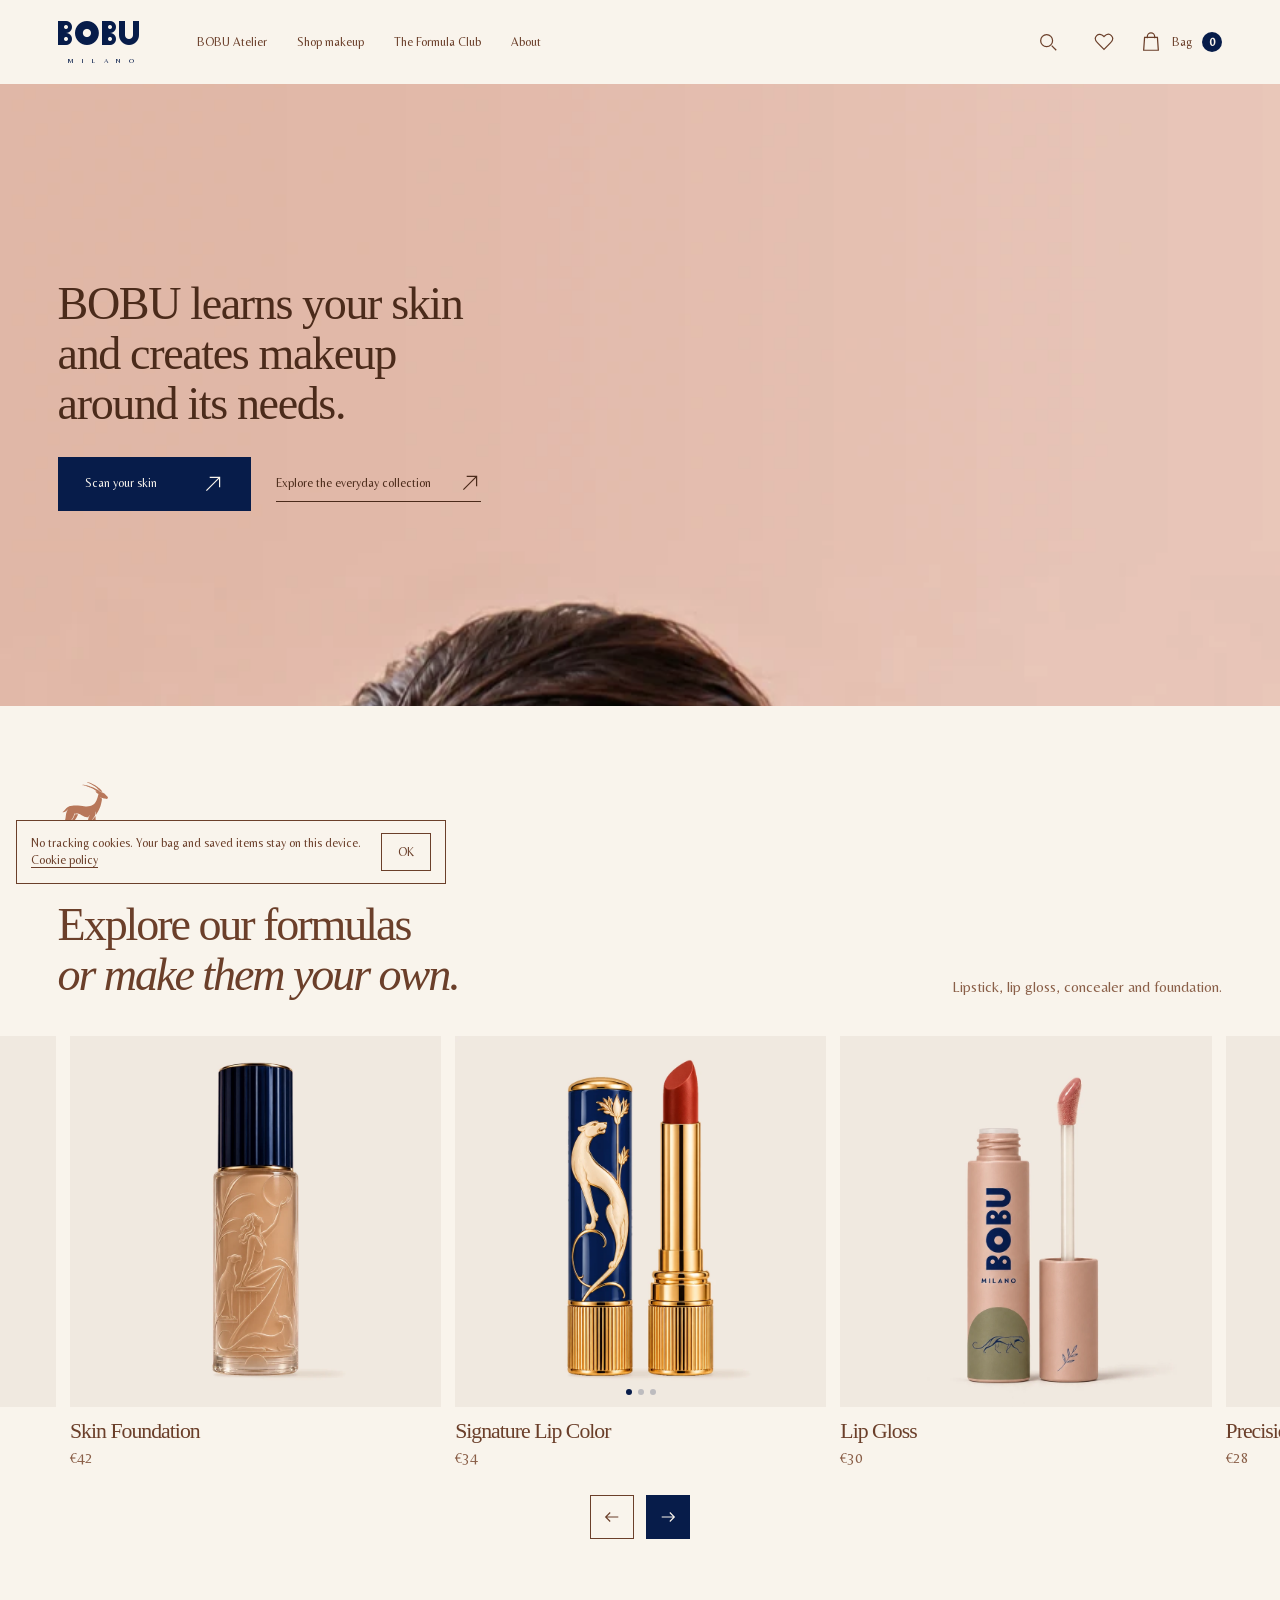
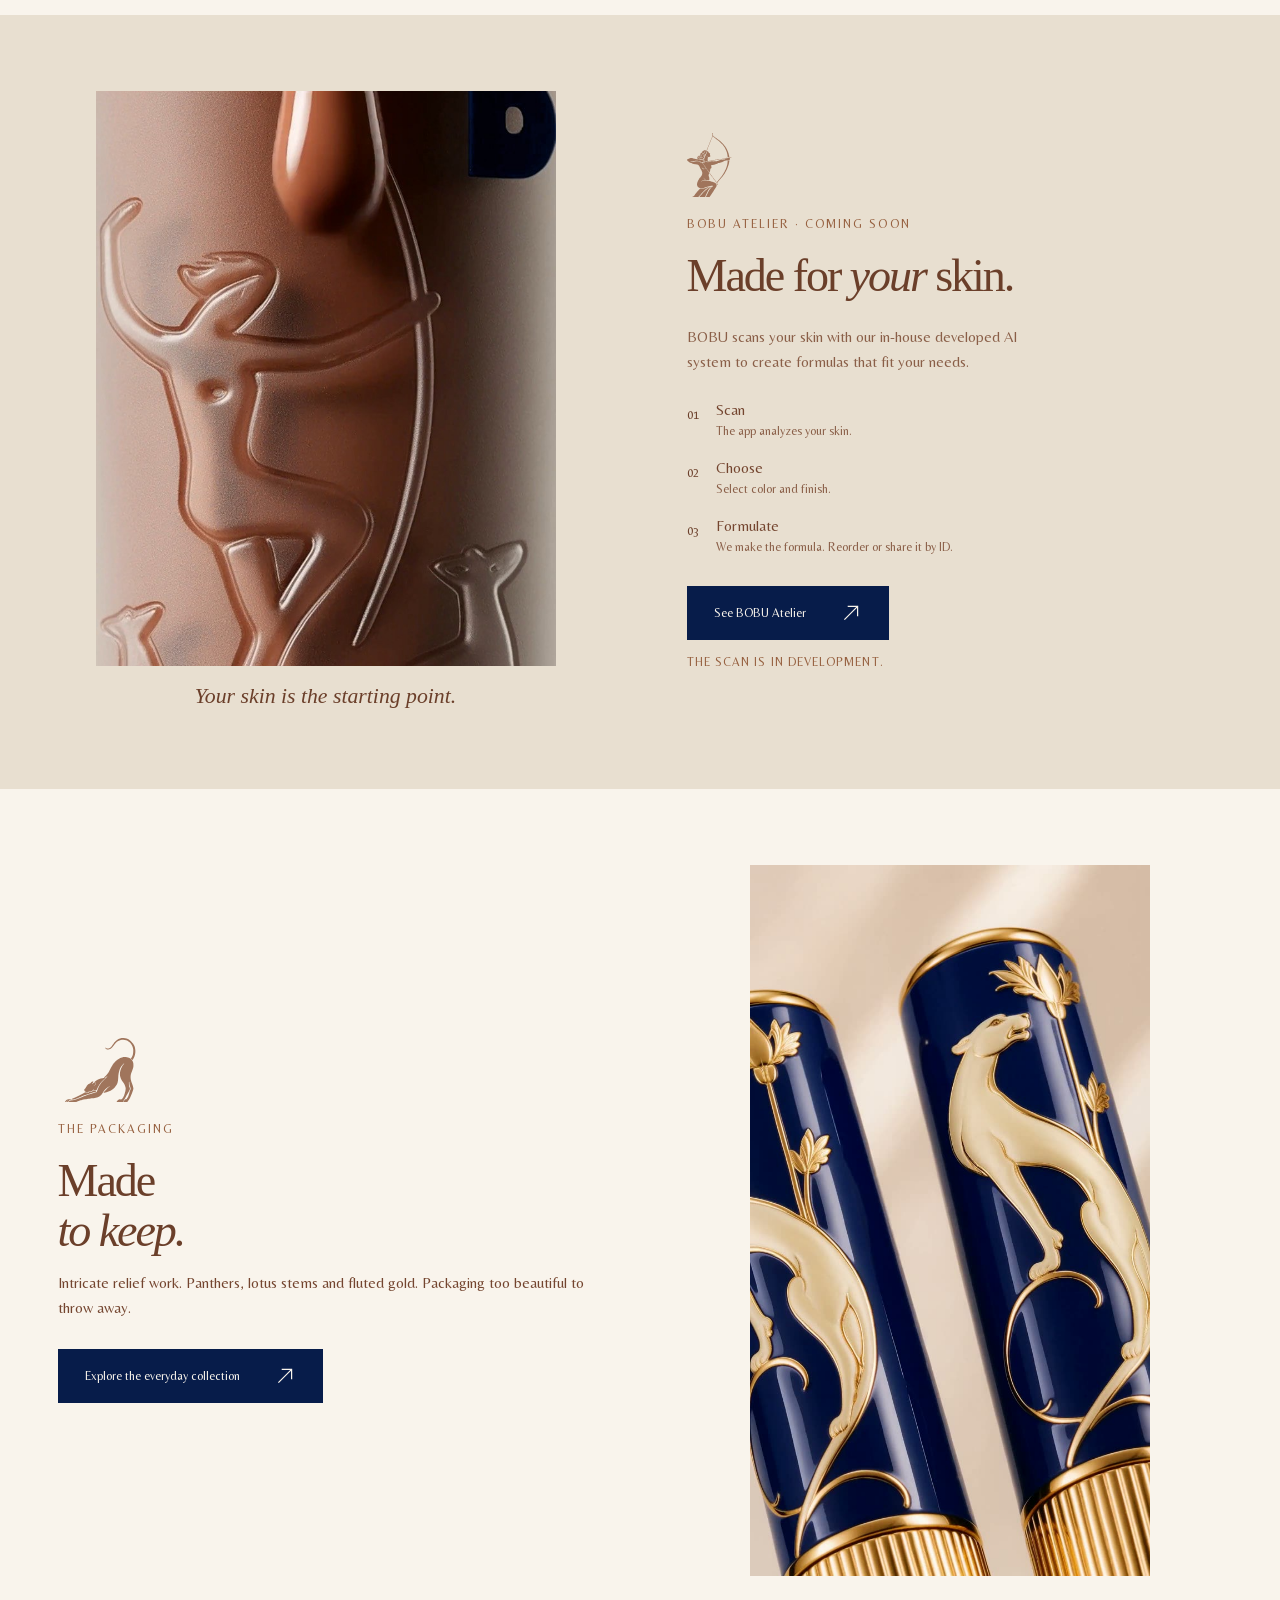
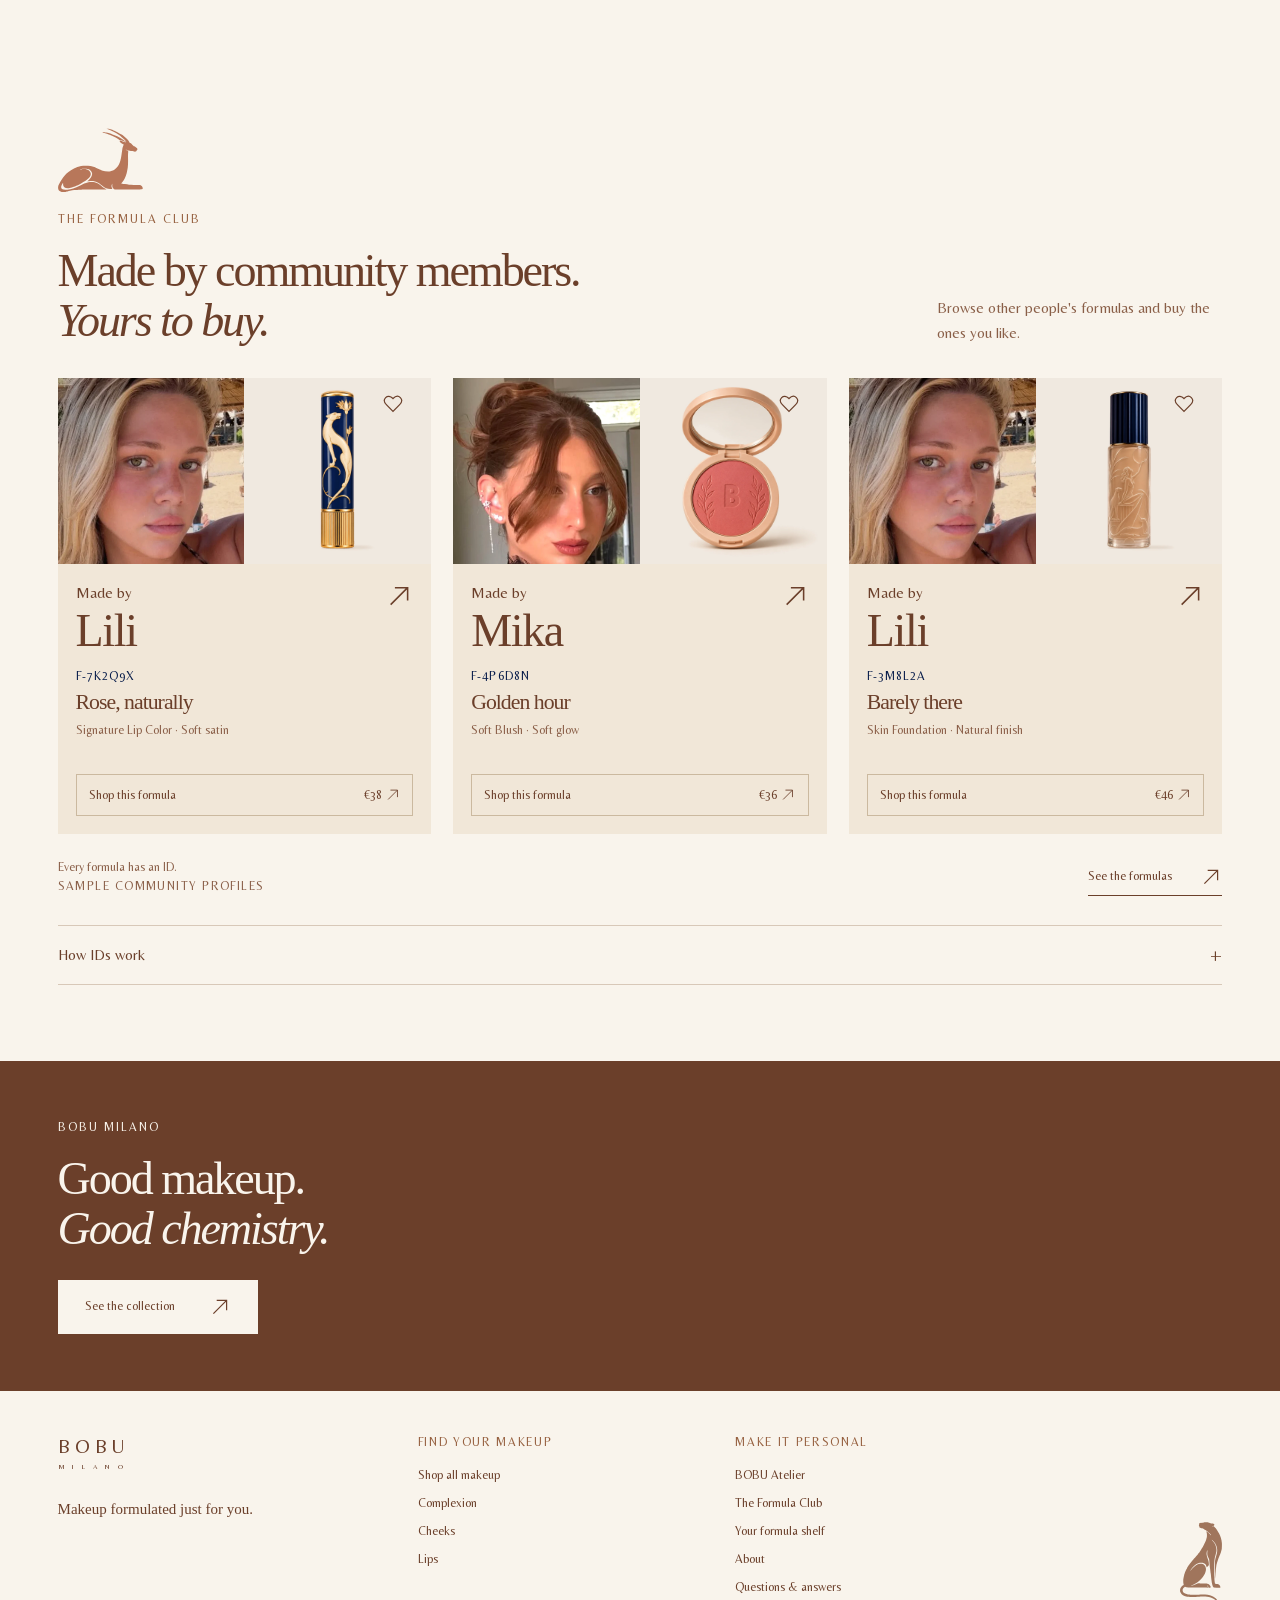
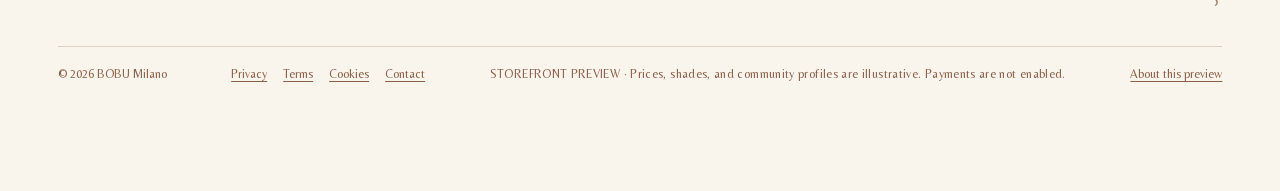
==== commit f0ebbdf2: "Remove repeated member photos, credit formulas to the members who made them Co-Authored-By: Claude O" ====
--- a/index.html
+++ b/index.html
@@ -1,2 +1,2 @@
 <!doctype html>
-<html lang="en"><head><meta charset="utf-8"><meta name="viewport" content="width=device-width,initial-scale=1,viewport-fit=cover"><meta name="theme-color" content="#F9F4EC"><title>Makeup, made personal · BOBU Milano</title><meta name="description" content="Makeup formulated for you. You pick the color, your scan sets the formula. Or shop five everyday essentials."><link rel="icon" href="assets/icon.png"><link rel="preload" href="assets/fonts/BOBUSignature-Regular.woff2" as="font" type="font/woff2" crossorigin><link rel="preload" href="assets/fonts/Belleza-Regular.woff2" as="font" type="font/woff2" crossorigin><meta property="og:type" content="website"><meta property="og:title" content="BOBU Milano"><meta property="og:description" content="Makeup formulated just for you. You pick the color, your scan sets the formula."><meta property="og:image" content="https://bobumilano.com/assets/share-2.jpg"><meta property="og:image:width" content="1200"><meta property="og:image:height" content="630"><meta name="twitter:card" content="summary_large_image"><link rel="stylesheet" href="store.css?v=43"></head><body><a class="skip-link" href="#main">Skip to content</a><div id="siteHeader"></div><main id="main" tabindex="-1"><noscript>Please enable JavaScript to explore this storefront.</noscript></main><div id="siteFooter"></div><dialog id="bagDialog" class="bag-dialog" aria-label="Shopping bag"></dialog><dialog id="menuDialog" class="menu-dialog" aria-label="Navigation menu"></dialog><dialog id="searchDialog" class="search-dialog" aria-label="Search makeup and formulas"></dialog><dialog id="detailDialog" class="detail-dialog" aria-label="BOBU information"></dialog><div id="toast" class="toast" role="status" aria-live="polite"></div><script src="store.js?v=43"></script><script src="motion.js?v=43"></script></body></html>+<html lang="en"><head><meta charset="utf-8"><meta name="viewport" content="width=device-width,initial-scale=1,viewport-fit=cover"><meta name="theme-color" content="#F9F4EC"><title>Makeup, made personal · BOBU Milano</title><meta name="description" content="Makeup formulated for you. You pick the color, your scan sets the formula. Or shop five everyday essentials."><link rel="icon" href="assets/icon.png"><link rel="preload" href="assets/fonts/BOBUSignature-Regular.woff2" as="font" type="font/woff2" crossorigin><link rel="preload" href="assets/fonts/Belleza-Regular.woff2" as="font" type="font/woff2" crossorigin><meta property="og:type" content="website"><meta property="og:title" content="BOBU Milano"><meta property="og:description" content="Makeup formulated just for you. You pick the color, your scan sets the formula."><meta property="og:image" content="https://bobumilano.com/assets/share-2.jpg"><meta property="og:image:width" content="1200"><meta property="og:image:height" content="630"><meta name="twitter:card" content="summary_large_image"><link rel="stylesheet" href="store.css?v=49"></head><body><a class="skip-link" href="#main">Skip to content</a><div id="siteHeader"></div><main id="main" tabindex="-1"><noscript>Please enable JavaScript to explore this storefront.</noscript></main><div id="siteFooter"></div><dialog id="bagDialog" class="bag-dialog" aria-label="Shopping bag"></dialog><dialog id="menuDialog" class="menu-dialog" aria-label="Navigation menu"></dialog><dialog id="searchDialog" class="search-dialog" aria-label="Search makeup and formulas"></dialog><dialog id="detailDialog" class="detail-dialog" aria-label="BOBU information"></dialog><div id="toast" class="toast" role="status" aria-live="polite"></div><script src="store.js?v=49"></script><script src="motion.js?v=49"></script></body></html>
--- a/store.css
+++ b/store.css
@@ -213,9 +213,8 @@
 .formula-card .formula-link{display:block}
 .formula-shot{display:block;width:100%;height:100%;object-fit:cover;-webkit-user-drag:none}
 .formula-card .formula-info{padding:18px}
-.formula-card .creator-link{align-items:flex-start;margin-bottom:18px;font-size:var(--small);color:var(--muted)}
+.formula-card .creator-link{align-items:flex-start;margin-bottom:12px;font-size:var(--body);color:var(--ink)}
 .creator-link strong{display:block;font-family:var(--serif);font-weight:400;font-size:var(--heading);line-height:1.05;letter-spacing:-.03em;color:var(--ink);margin-top:2px}
-.formula-card .creator-link small{margin-top:4px}
 .formula-info .formula-id{position:static;display:block;max-width:none;margin-bottom:6px}
 .formula-card .formula-info>p{margin:6px 0 16px}
 .plate-shot{position:absolute;inset:0;width:100%;height:100%;object-fit:contain;object-position:center bottom;-webkit-user-drag:none}
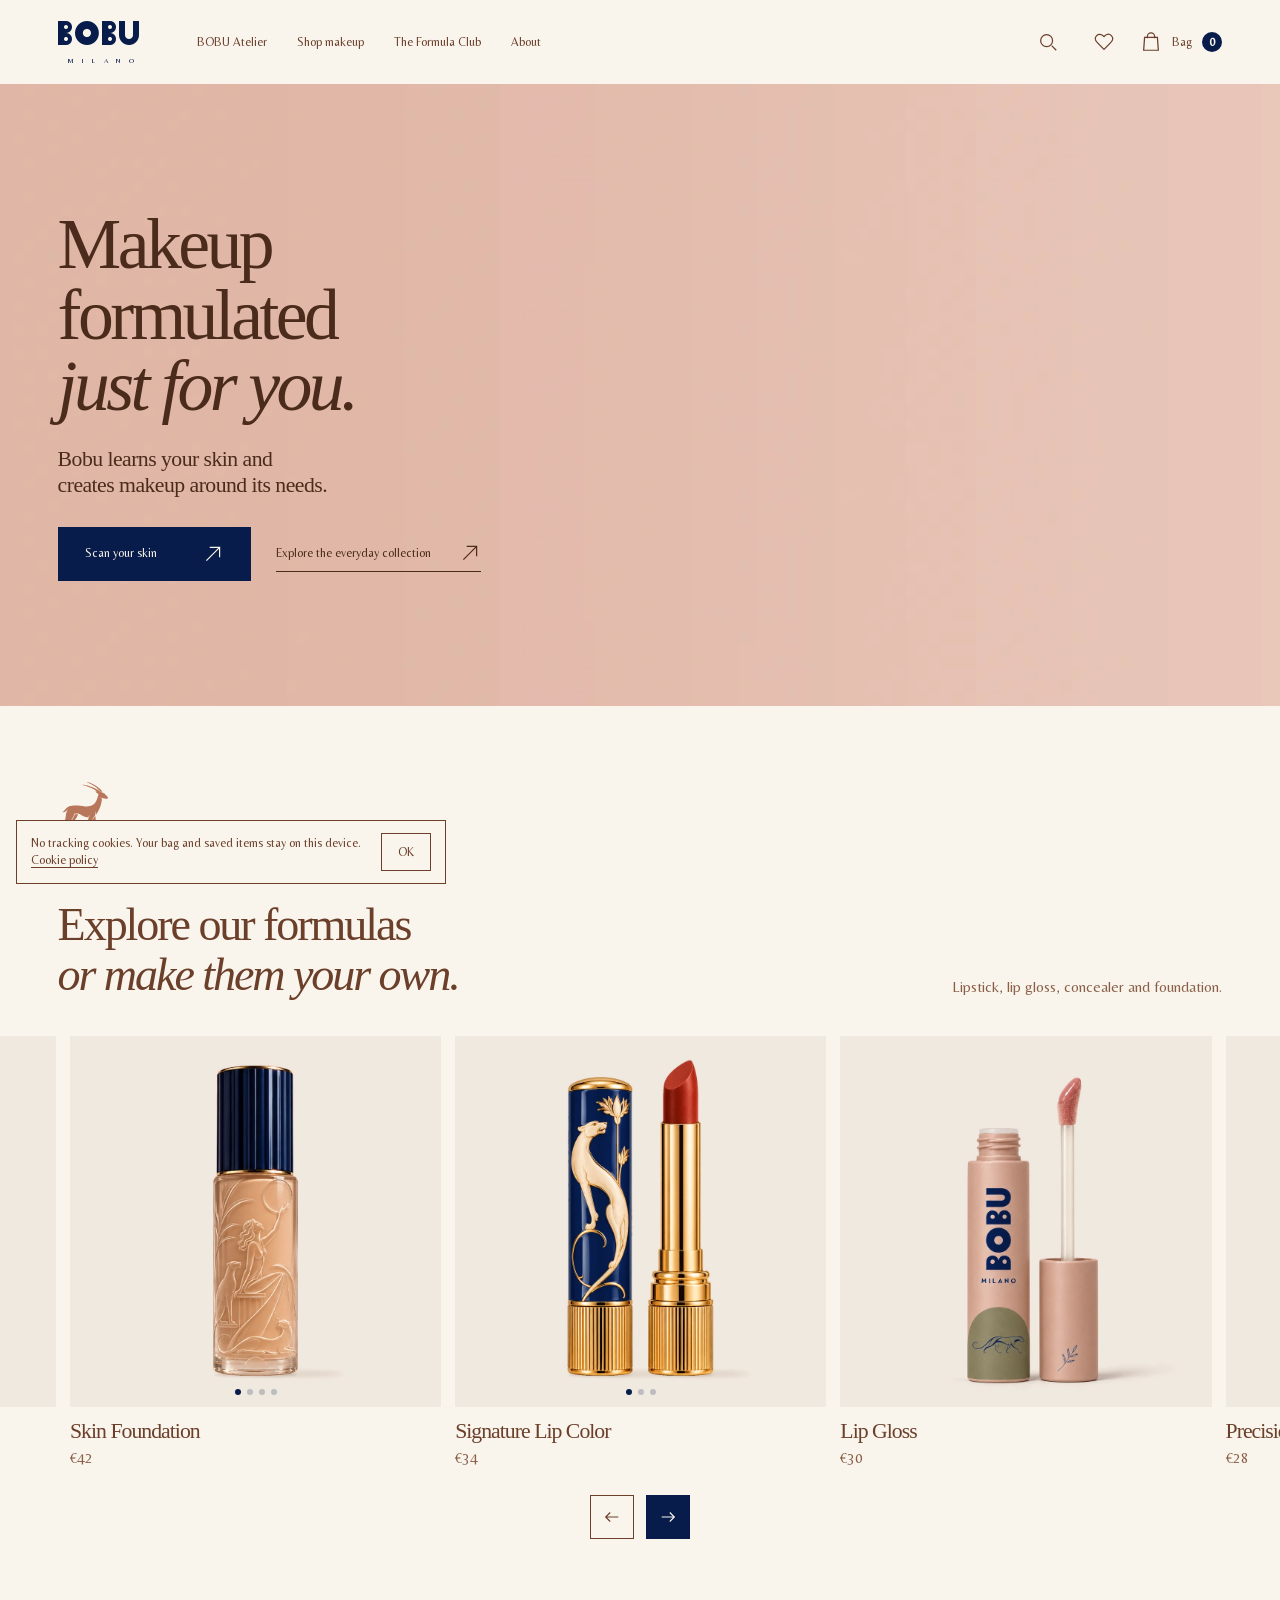
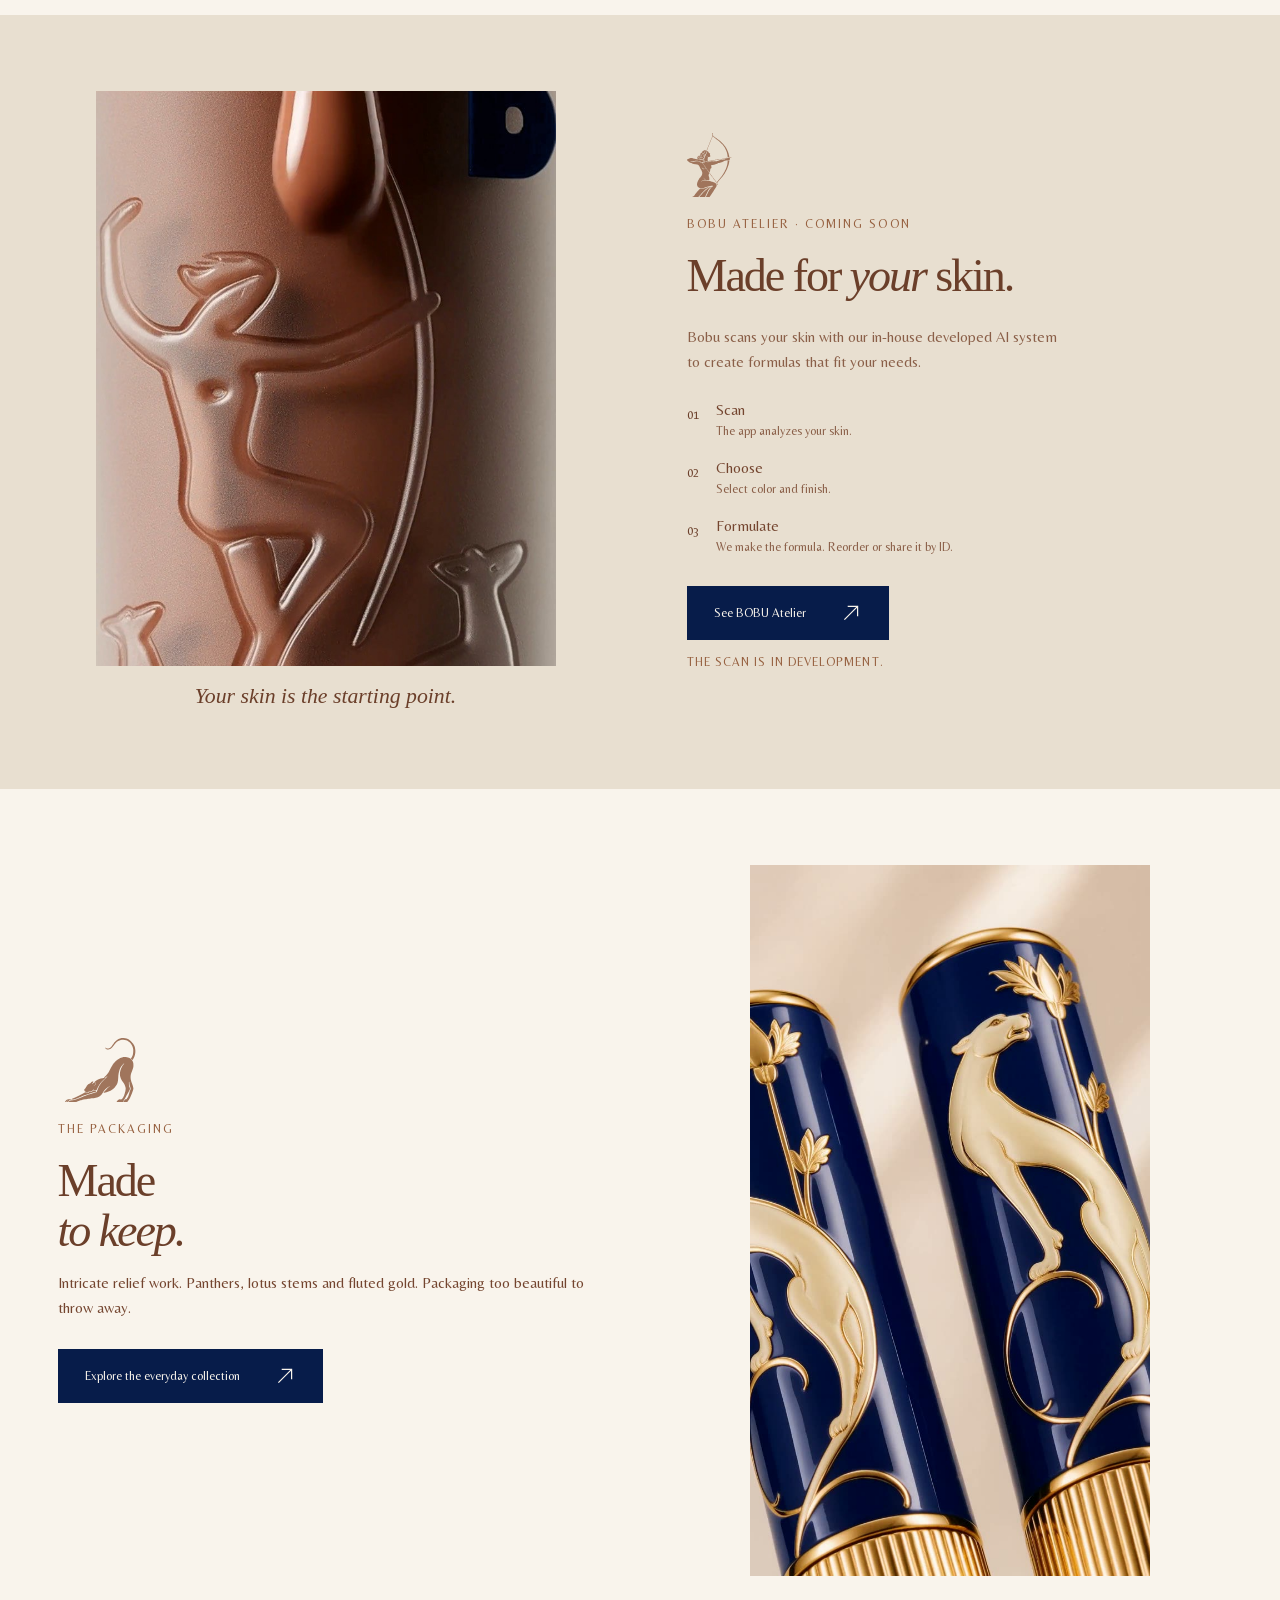
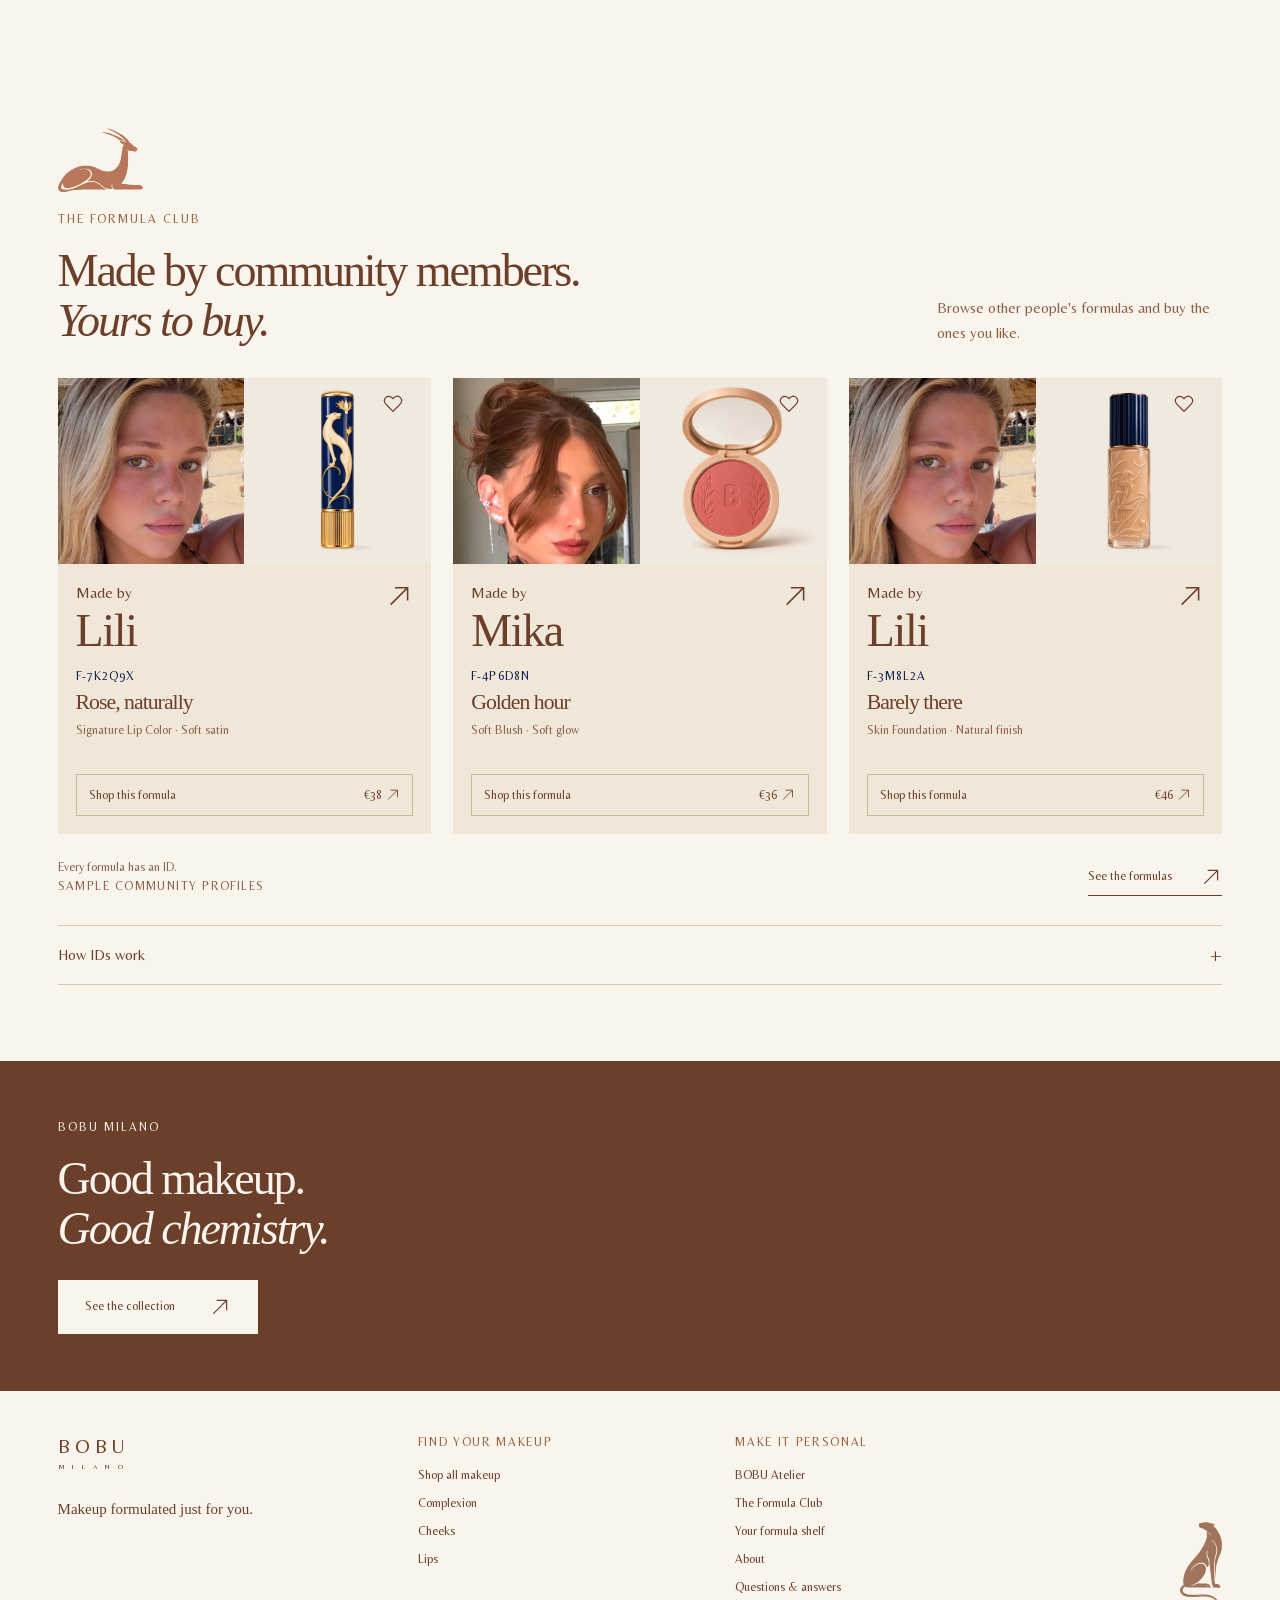
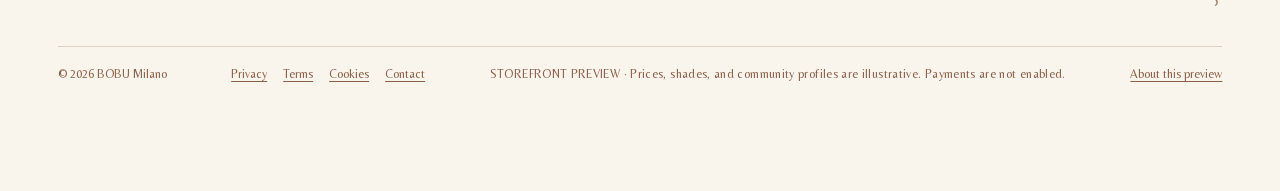
==== commit af7b0a35: "Add foundation and concealer shots, bring back the home page headline Co-Authored-By: Claude Opus 5." ====
--- a/index.html
+++ b/index.html
@@ -1,2 +1,2 @@
 <!doctype html>
-<html lang="en"><head><meta charset="utf-8"><meta name="viewport" content="width=device-width,initial-scale=1,viewport-fit=cover"><meta name="theme-color" content="#F9F4EC"><title>Makeup, made personal · BOBU Milano</title><meta name="description" content="Makeup formulated for you. You pick the color, your scan sets the formula. Or shop five everyday essentials."><link rel="icon" href="assets/icon.png"><link rel="preload" href="assets/fonts/BOBUSignature-Regular.woff2" as="font" type="font/woff2" crossorigin><link rel="preload" href="assets/fonts/Belleza-Regular.woff2" as="font" type="font/woff2" crossorigin><meta property="og:type" content="website"><meta property="og:title" content="BOBU Milano"><meta property="og:description" content="Makeup formulated just for you. You pick the color, your scan sets the formula."><meta property="og:image" content="https://bobumilano.com/assets/share-2.jpg"><meta property="og:image:width" content="1200"><meta property="og:image:height" content="630"><meta name="twitter:card" content="summary_large_image"><link rel="stylesheet" href="store.css?v=49"></head><body><a class="skip-link" href="#main">Skip to content</a><div id="siteHeader"></div><main id="main" tabindex="-1"><noscript>Please enable JavaScript to explore this storefront.</noscript></main><div id="siteFooter"></div><dialog id="bagDialog" class="bag-dialog" aria-label="Shopping bag"></dialog><dialog id="menuDialog" class="menu-dialog" aria-label="Navigation menu"></dialog><dialog id="searchDialog" class="search-dialog" aria-label="Search makeup and formulas"></dialog><dialog id="detailDialog" class="detail-dialog" aria-label="BOBU information"></dialog><div id="toast" class="toast" role="status" aria-live="polite"></div><script src="store.js?v=49"></script><script src="motion.js?v=49"></script></body></html>+<html lang="en"><head><meta charset="utf-8"><meta name="viewport" content="width=device-width,initial-scale=1,viewport-fit=cover"><meta name="theme-color" content="#F9F4EC"><title>Makeup, made personal · BOBU Milano</title><meta name="description" content="Makeup formulated for you. You pick the color, your scan sets the formula. Or shop five everyday essentials."><link rel="icon" href="assets/icon.png"><link rel="preload" href="assets/fonts/BOBUSignature-Regular.woff2" as="font" type="font/woff2" crossorigin><link rel="preload" href="assets/fonts/Belleza-Regular.woff2" as="font" type="font/woff2" crossorigin><meta property="og:type" content="website"><meta property="og:title" content="BOBU Milano"><meta property="og:description" content="Makeup formulated just for you. You pick the color, your scan sets the formula."><meta property="og:image" content="https://bobumilano.com/assets/share-2.jpg"><meta property="og:image:width" content="1200"><meta property="og:image:height" content="630"><meta name="twitter:card" content="summary_large_image"><link rel="stylesheet" href="store.css?v=51"></head><body><a class="skip-link" href="#main">Skip to content</a><div id="siteHeader"></div><main id="main" tabindex="-1"><noscript>Please enable JavaScript to explore this storefront.</noscript></main><div id="siteFooter"></div><dialog id="bagDialog" class="bag-dialog" aria-label="Shopping bag"></dialog><dialog id="menuDialog" class="menu-dialog" aria-label="Navigation menu"></dialog><dialog id="searchDialog" class="search-dialog" aria-label="Search makeup and formulas"></dialog><dialog id="detailDialog" class="detail-dialog" aria-label="BOBU information"></dialog><div id="toast" class="toast" role="status" aria-live="polite"></div><script src="store.js?v=51"></script><script src="motion.js?v=51"></script></body></html>
--- a/store.css
+++ b/store.css
@@ -168,7 +168,7 @@
  .wordmark{font-size:28px}
  .wordmark small{font-size:5px}
  .footer-brand .wordmark,.dialog-top .wordmark{font-size:18px}
- .hero{height:auto;min-height:0;max-height:none;aspect-ratio:1134/1687;display:block}
+ .hero{height:auto;min-height:0;max-height:none;aspect-ratio:1134/1967;display:block}
  .hero-photo{object-position:50% 0}
  .hero-copy{display:block;padding:64px 20px 0}
  .hero .eyebrow{margin-bottom:12px}
@@ -202,9 +202,9 @@
 .film-copy .body-copy{margin:16px 0 28px}
 .film-plate.lip-film{aspect-ratio:9/16;width:min(100%,400px,calc((100svh - 130px) * 9 / 16));max-width:none;justify-self:center}
 @media(max-width:760px){.formula-still{height:70%}.film-section{grid-template-columns:minmax(0,1fr);gap:28px}.film-plate.lip-film{order:-1;width:100%}}
-.hero-copy .hero-line{font-size:var(--heading);line-height:1.08;letter-spacing:-.03em;max-width:600px;text-wrap:balance}
-.hero-line+.hero-actions{margin-top:28px}
-@media(max-width:760px){.hero-line+.hero-actions{flex-wrap:wrap;gap:14px 21px}}
+.hero-copy .hero-lead{max-width:430px;text-wrap:balance}
+.hero-lead+.hero-actions{margin-top:28px}
+@media(max-width:760px){.hero-lead+.hero-actions{flex-wrap:wrap;gap:14px 21px;margin-top:20px}}
 article.formula-card{display:block}
 .formula-pair{display:grid;grid-template-columns:repeat(2,minmax(0,1fr))}
 .formula-person{display:grid;place-items:center;aspect-ratio:1;overflow:hidden;background:var(--avatar,#e6cdb5);color:var(--ink);font-family:var(--serif);font-size:var(--heading)}
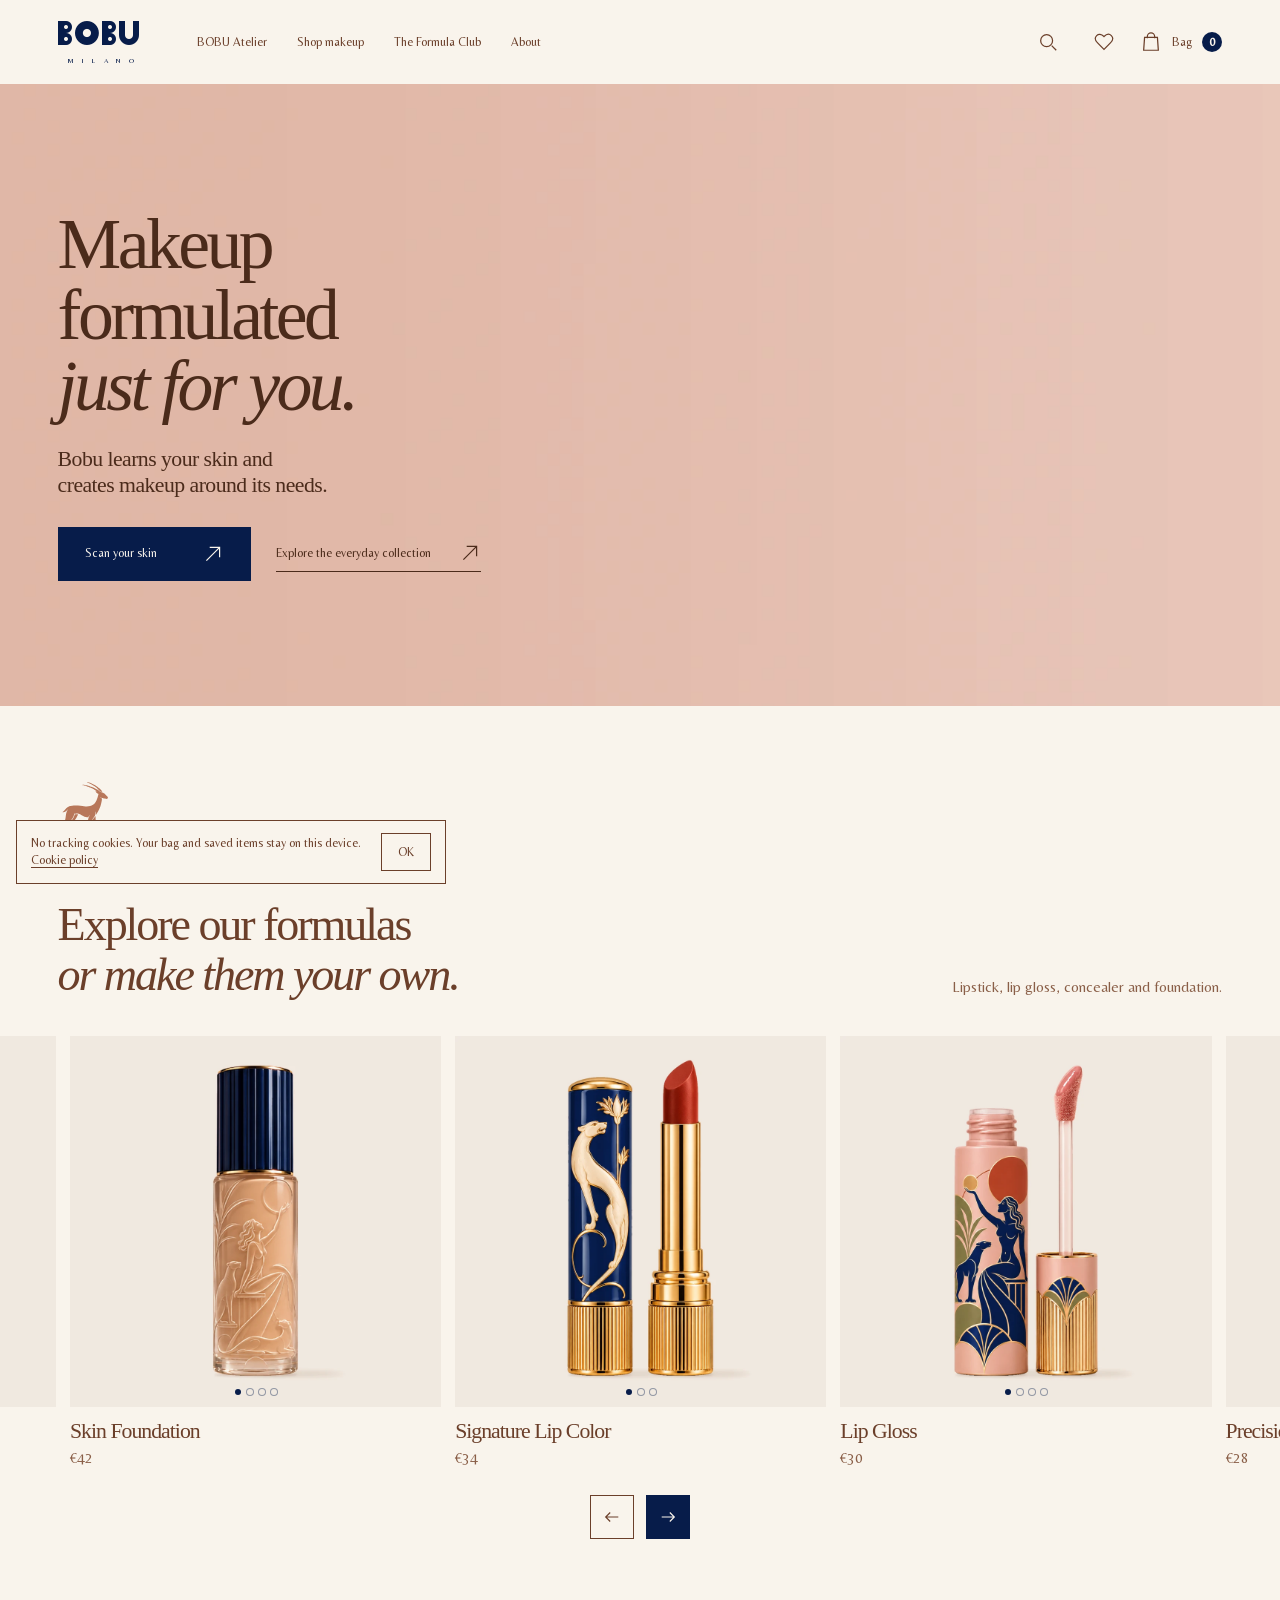
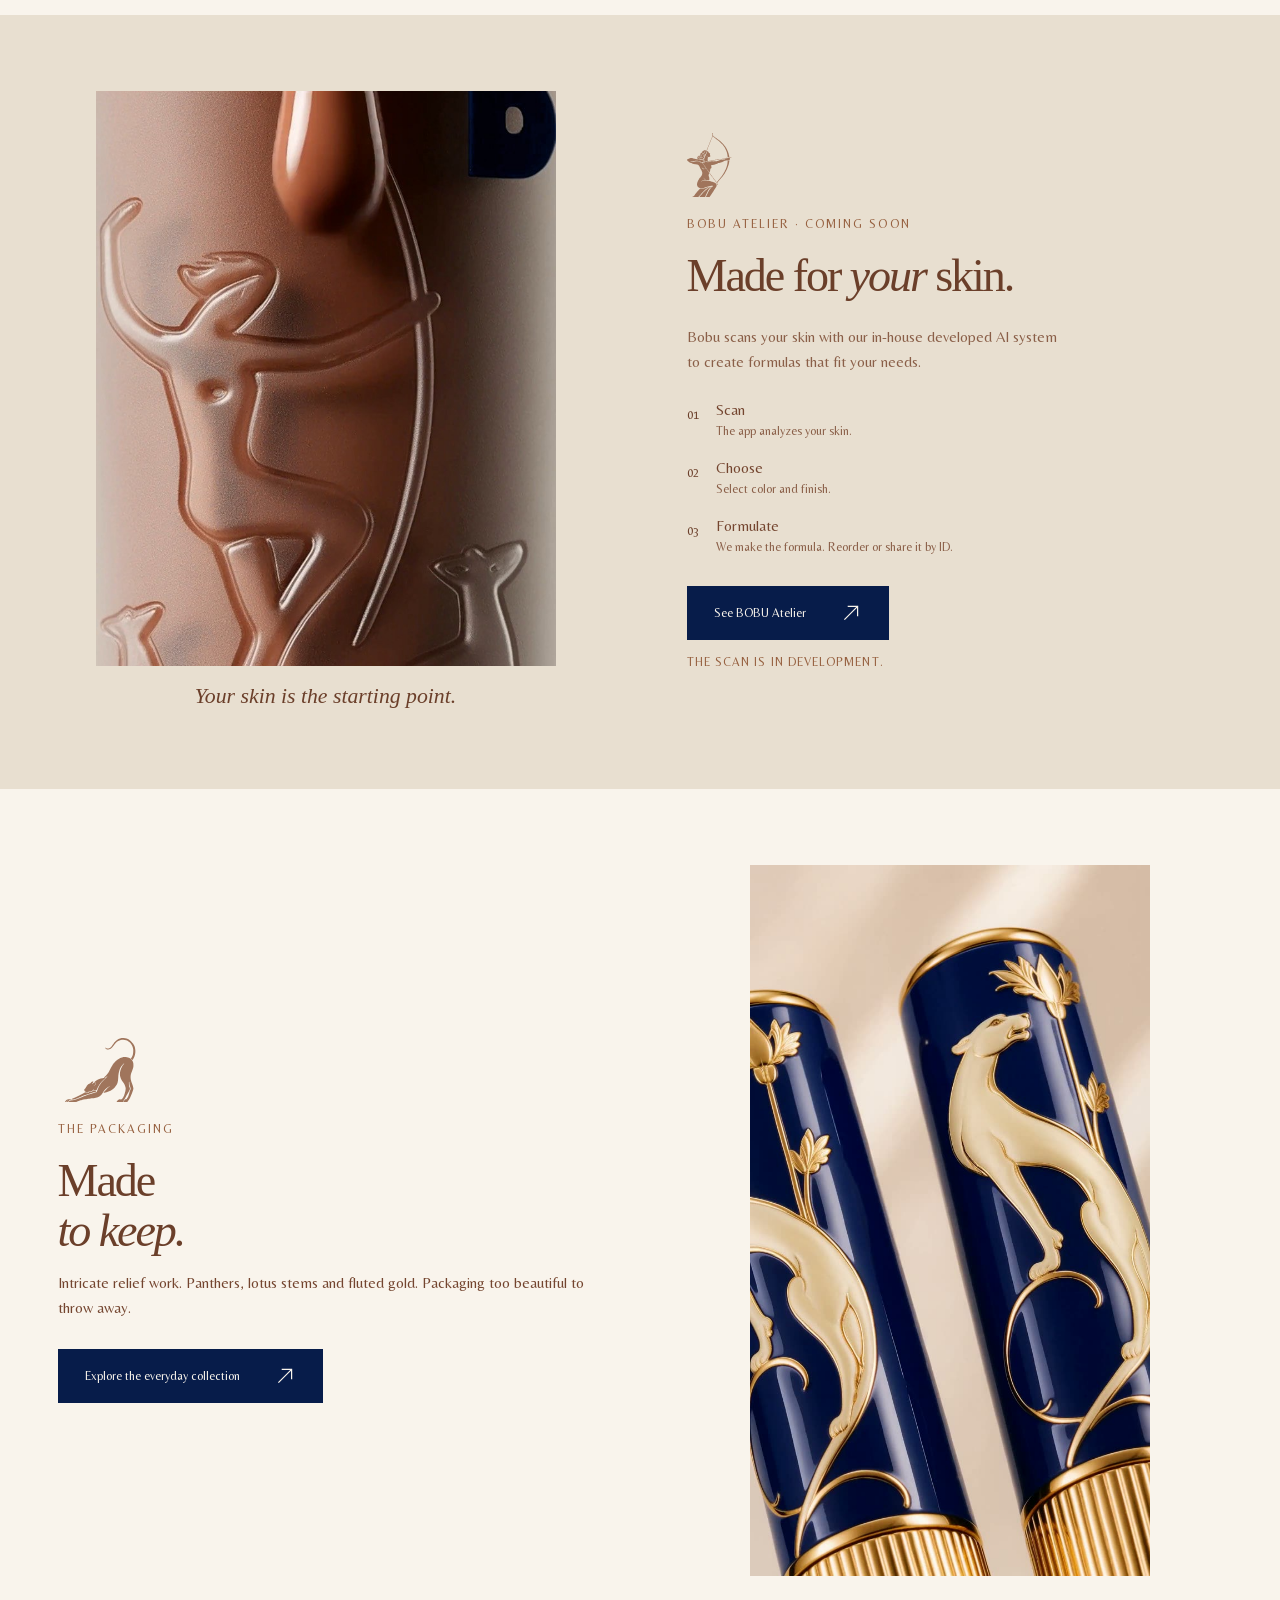
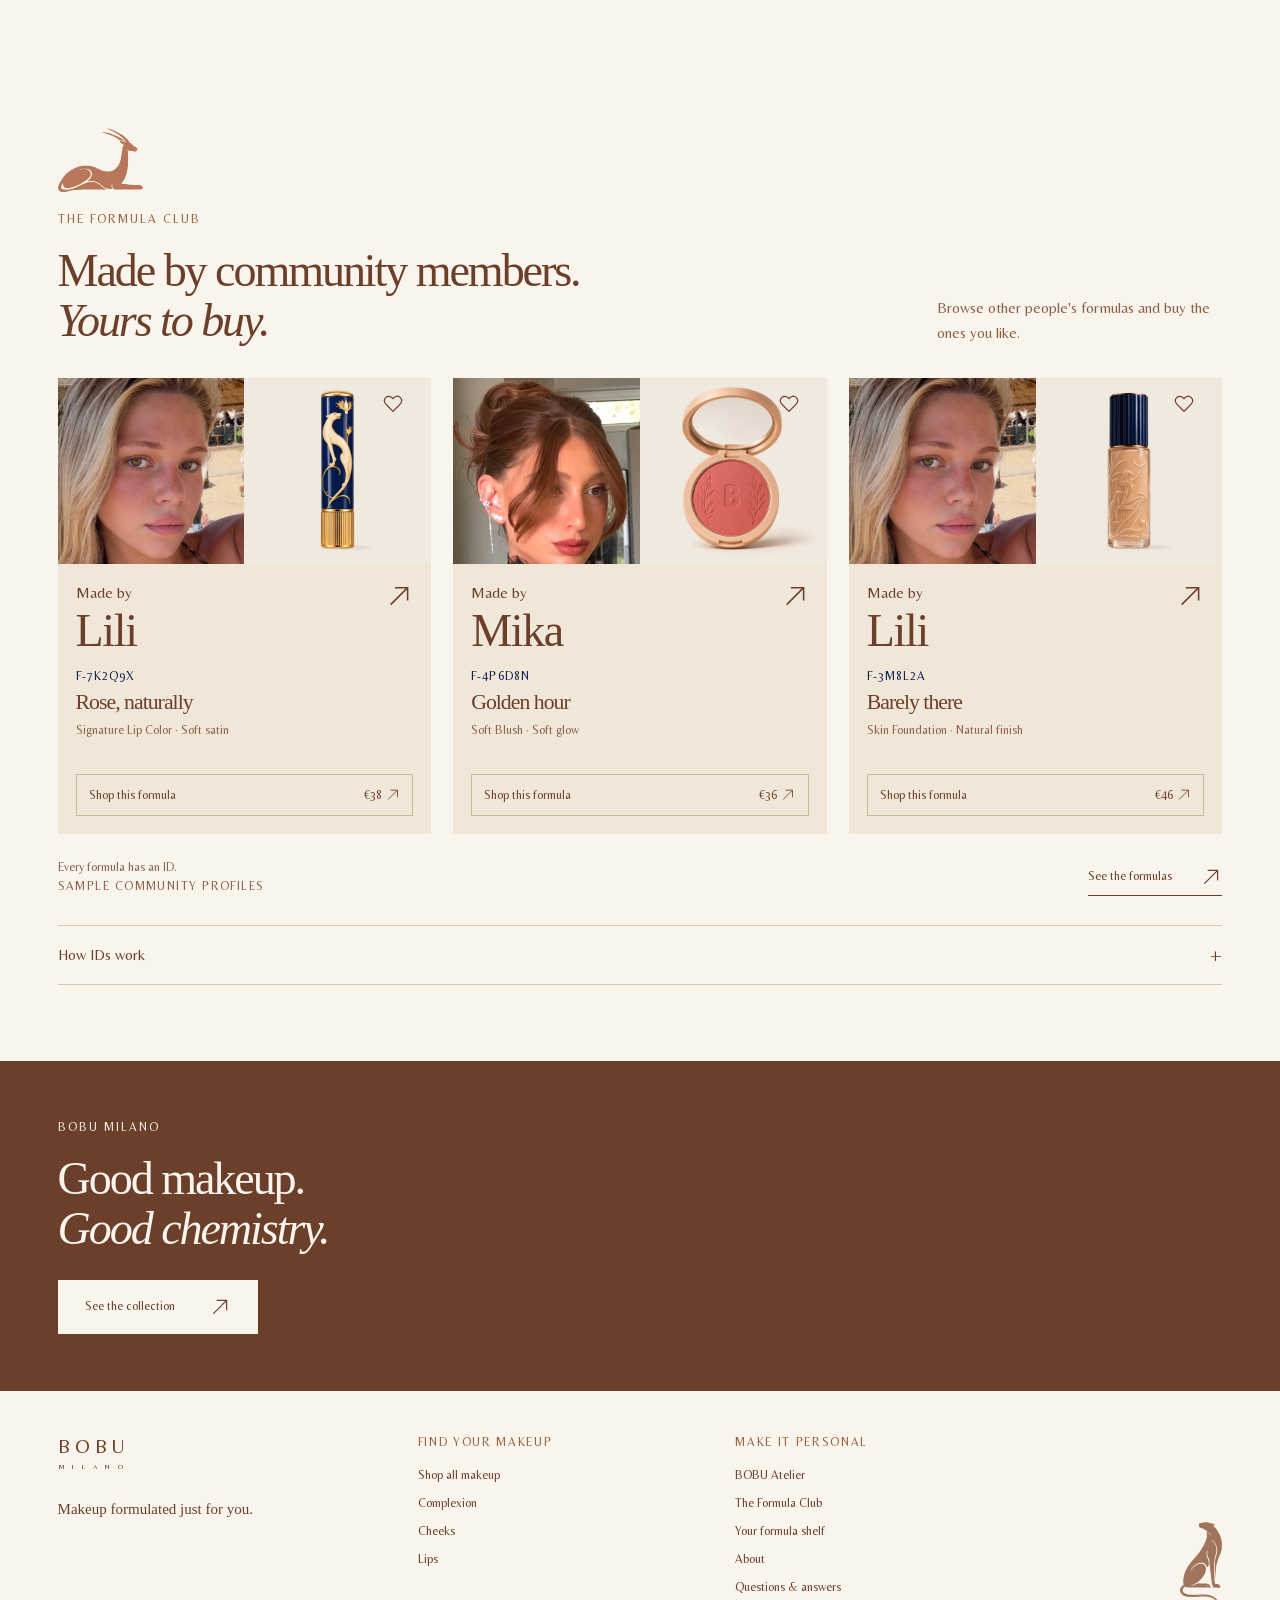
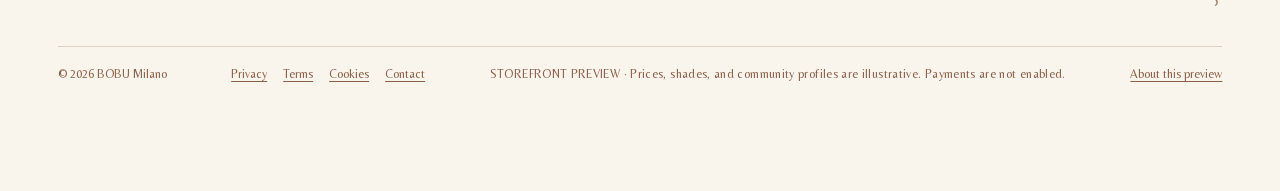
==== commit 5fbf1f53: "Add gloss shots, make close-ups fill their tiles, clearer swipe dots Co-Authored-By: Claude Opus 5.5" ====
--- a/index.html
+++ b/index.html
@@ -1,2 +1,2 @@
 <!doctype html>
-<html lang="en"><head><meta charset="utf-8"><meta name="viewport" content="width=device-width,initial-scale=1,viewport-fit=cover"><meta name="theme-color" content="#F9F4EC"><title>Makeup, made personal · BOBU Milano</title><meta name="description" content="Makeup formulated for you. You pick the color, your scan sets the formula. Or shop five everyday essentials."><link rel="icon" href="assets/icon.png"><link rel="preload" href="assets/fonts/BOBUSignature-Regular.woff2" as="font" type="font/woff2" crossorigin><link rel="preload" href="assets/fonts/Belleza-Regular.woff2" as="font" type="font/woff2" crossorigin><meta property="og:type" content="website"><meta property="og:title" content="BOBU Milano"><meta property="og:description" content="Makeup formulated just for you. You pick the color, your scan sets the formula."><meta property="og:image" content="https://bobumilano.com/assets/share-2.jpg"><meta property="og:image:width" content="1200"><meta property="og:image:height" content="630"><meta name="twitter:card" content="summary_large_image"><link rel="stylesheet" href="store.css?v=51"></head><body><a class="skip-link" href="#main">Skip to content</a><div id="siteHeader"></div><main id="main" tabindex="-1"><noscript>Please enable JavaScript to explore this storefront.</noscript></main><div id="siteFooter"></div><dialog id="bagDialog" class="bag-dialog" aria-label="Shopping bag"></dialog><dialog id="menuDialog" class="menu-dialog" aria-label="Navigation menu"></dialog><dialog id="searchDialog" class="search-dialog" aria-label="Search makeup and formulas"></dialog><dialog id="detailDialog" class="detail-dialog" aria-label="BOBU information"></dialog><div id="toast" class="toast" role="status" aria-live="polite"></div><script src="store.js?v=51"></script><script src="motion.js?v=51"></script></body></html>+<html lang="en"><head><meta charset="utf-8"><meta name="viewport" content="width=device-width,initial-scale=1,viewport-fit=cover"><meta name="theme-color" content="#F9F4EC"><title>Makeup, made personal · BOBU Milano</title><meta name="description" content="Makeup formulated for you. You pick the color, your scan sets the formula. Or shop five everyday essentials."><link rel="icon" href="assets/icon.png"><link rel="preload" href="assets/fonts/BOBUSignature-Regular.woff2" as="font" type="font/woff2" crossorigin><link rel="preload" href="assets/fonts/Belleza-Regular.woff2" as="font" type="font/woff2" crossorigin><meta property="og:type" content="website"><meta property="og:title" content="BOBU Milano"><meta property="og:description" content="Makeup formulated just for you. You pick the color, your scan sets the formula."><meta property="og:image" content="https://bobumilano.com/assets/share-2.jpg"><meta property="og:image:width" content="1200"><meta property="og:image:height" content="630"><meta name="twitter:card" content="summary_large_image"><link rel="stylesheet" href="store.css?v=54"></head><body><a class="skip-link" href="#main">Skip to content</a><div id="siteHeader"></div><main id="main" tabindex="-1"><noscript>Please enable JavaScript to explore this storefront.</noscript></main><div id="siteFooter"></div><dialog id="bagDialog" class="bag-dialog" aria-label="Shopping bag"></dialog><dialog id="menuDialog" class="menu-dialog" aria-label="Navigation menu"></dialog><dialog id="searchDialog" class="search-dialog" aria-label="Search makeup and formulas"></dialog><dialog id="detailDialog" class="detail-dialog" aria-label="BOBU information"></dialog><div id="toast" class="toast" role="status" aria-live="polite"></div><script src="store.js?v=54"></script><script src="motion.js?v=54"></script></body></html>
--- a/store.css
+++ b/store.css
@@ -221,10 +221,11 @@
 .swipe{position:absolute;inset:0;display:flex;overflow-x:auto;overflow-y:hidden;scroll-snap-type:x mandatory;overscroll-behavior-x:contain;scrollbar-width:none}
 .swipe::-webkit-scrollbar{display:none}
 .swipe img,.shot.is-photo .swipe img{flex:0 0 100%;width:100%;height:100%;min-width:0;object-fit:contain;object-position:center bottom;scroll-snap-align:center;scroll-snap-stop:always;-webkit-user-drag:none}
+.swipe img.swipe-fill,.shot.is-photo .swipe img.swipe-fill{object-fit:cover;object-position:center}
 .rail .swipe{overflow:hidden}
 .swipe-dots{position:absolute;left:0;right:0;bottom:12px;display:flex;justify-content:center;gap:6px;pointer-events:none}
-.swipe-dots i{width:6px;height:6px;border-radius:50%;background:#071c4a;opacity:.22}
-.swipe-dots i.on{opacity:1}
+.swipe-dots i{width:6px;height:6px;border-radius:50%;background:#f0e9e0;box-shadow:0 0 0 1px #071c4a66}
+.swipe-dots i.on{background:#071c4a;box-shadow:0 0 0 1px #f0e9e0}
 @media(hover:none){.rail .swipe-dots{display:none}}
 .shot{position:relative;aspect-ratio:1;background:#f0e9e0;display:flex;align-items:center;justify-content:center;overflow:hidden}
 .shot img{display:block;width:76%;height:80%;object-fit:contain;-webkit-user-drag:none}
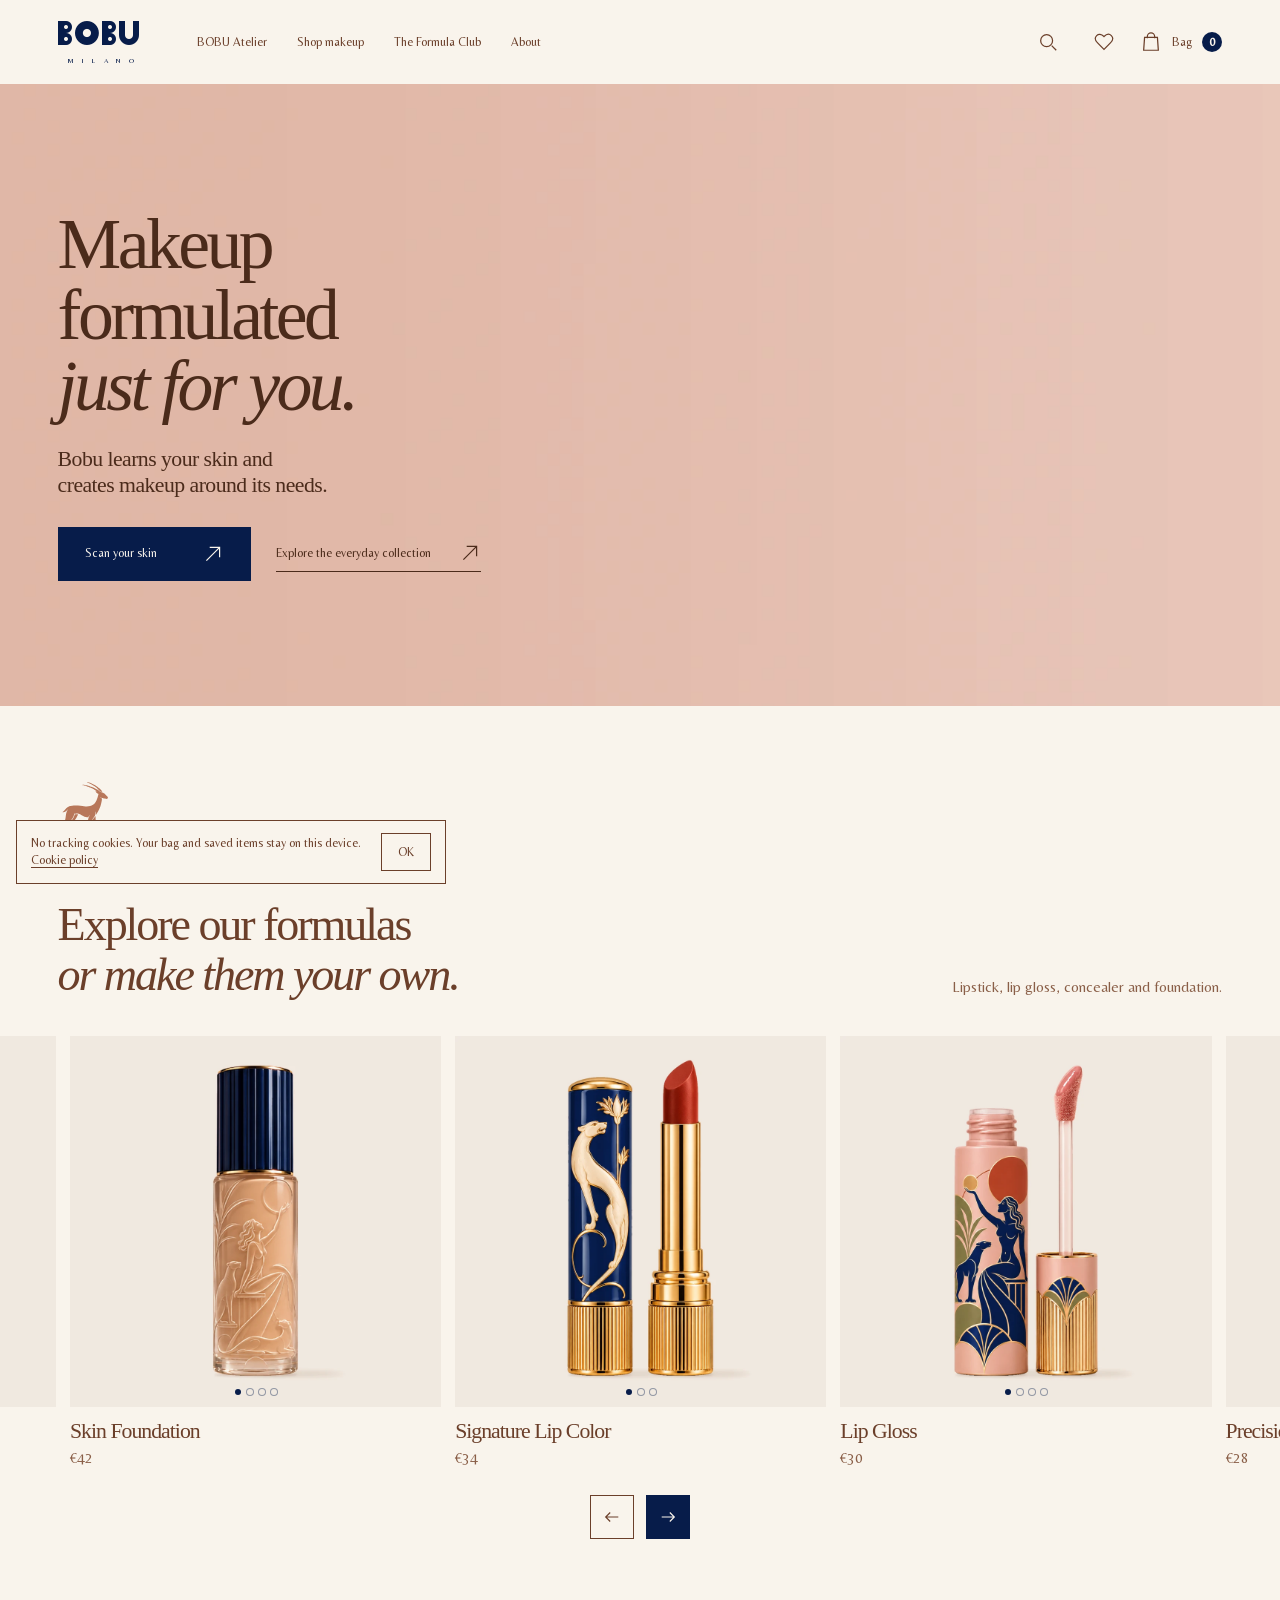
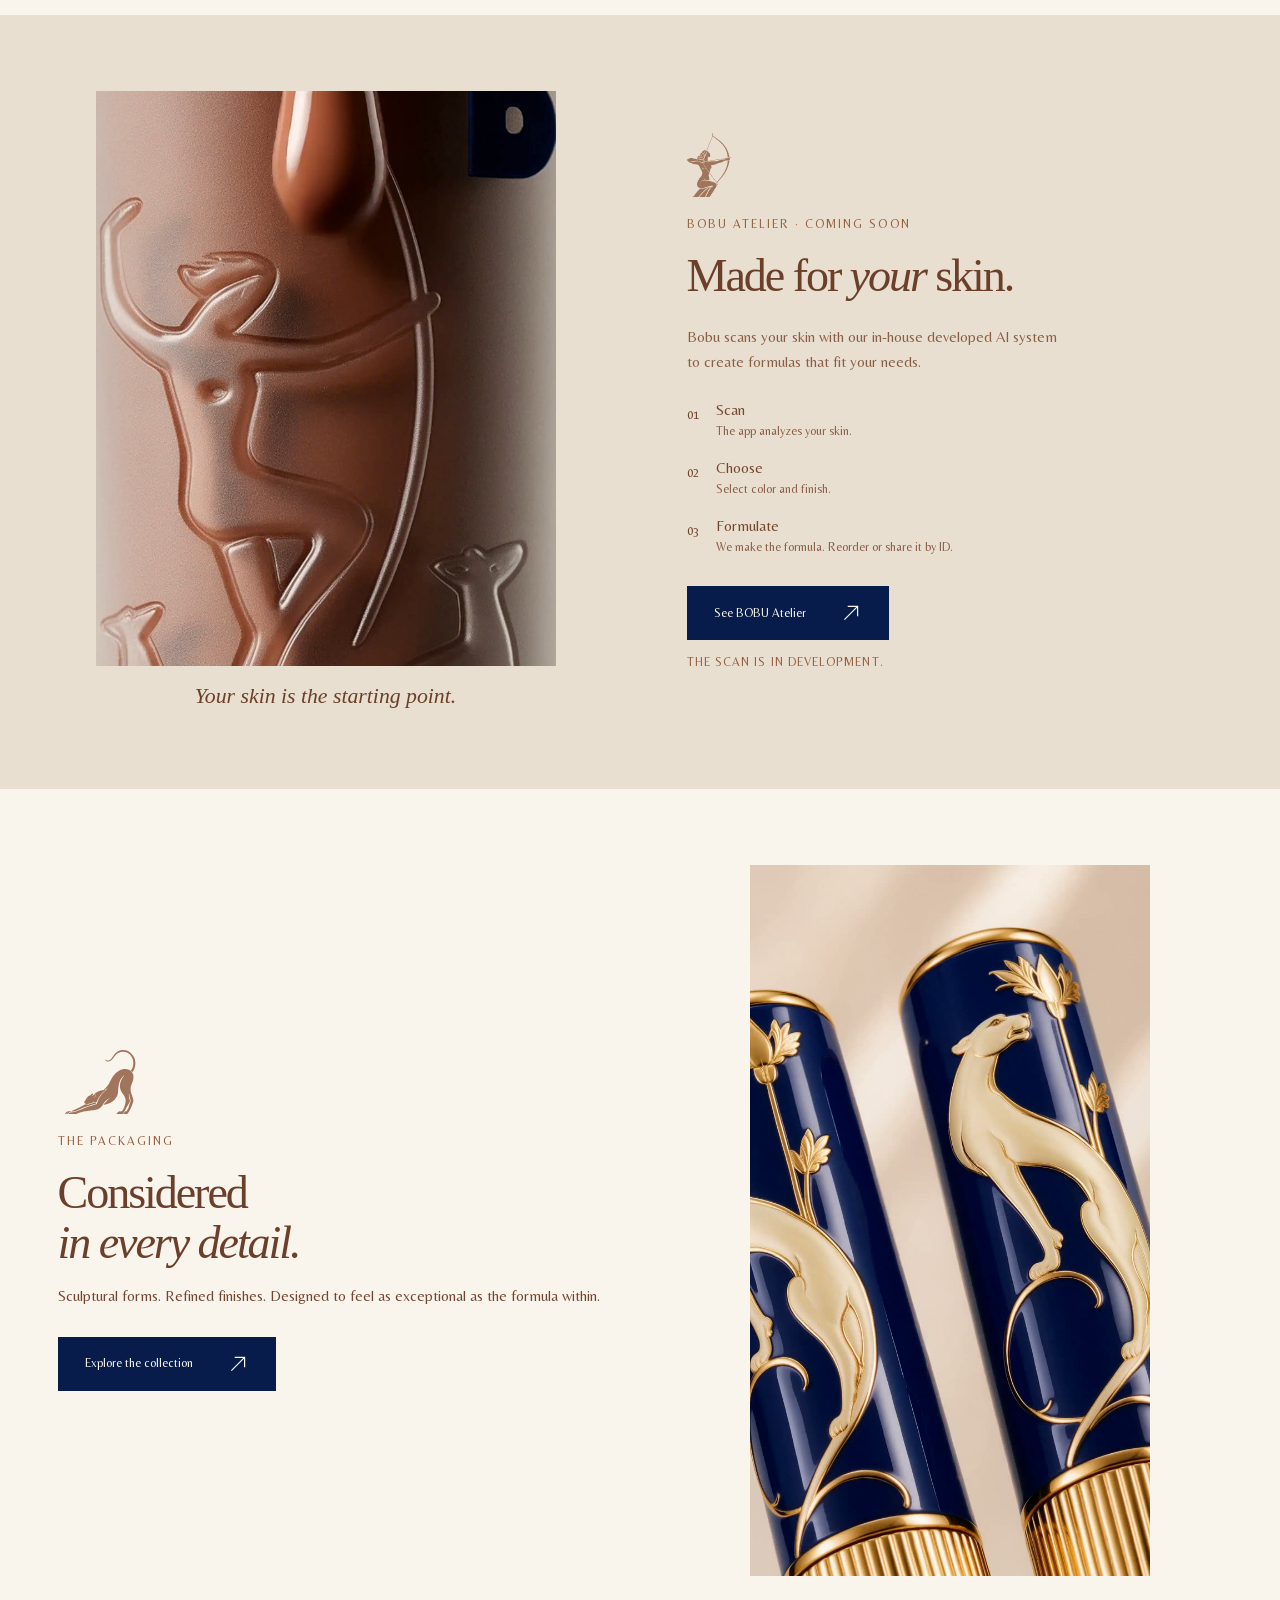
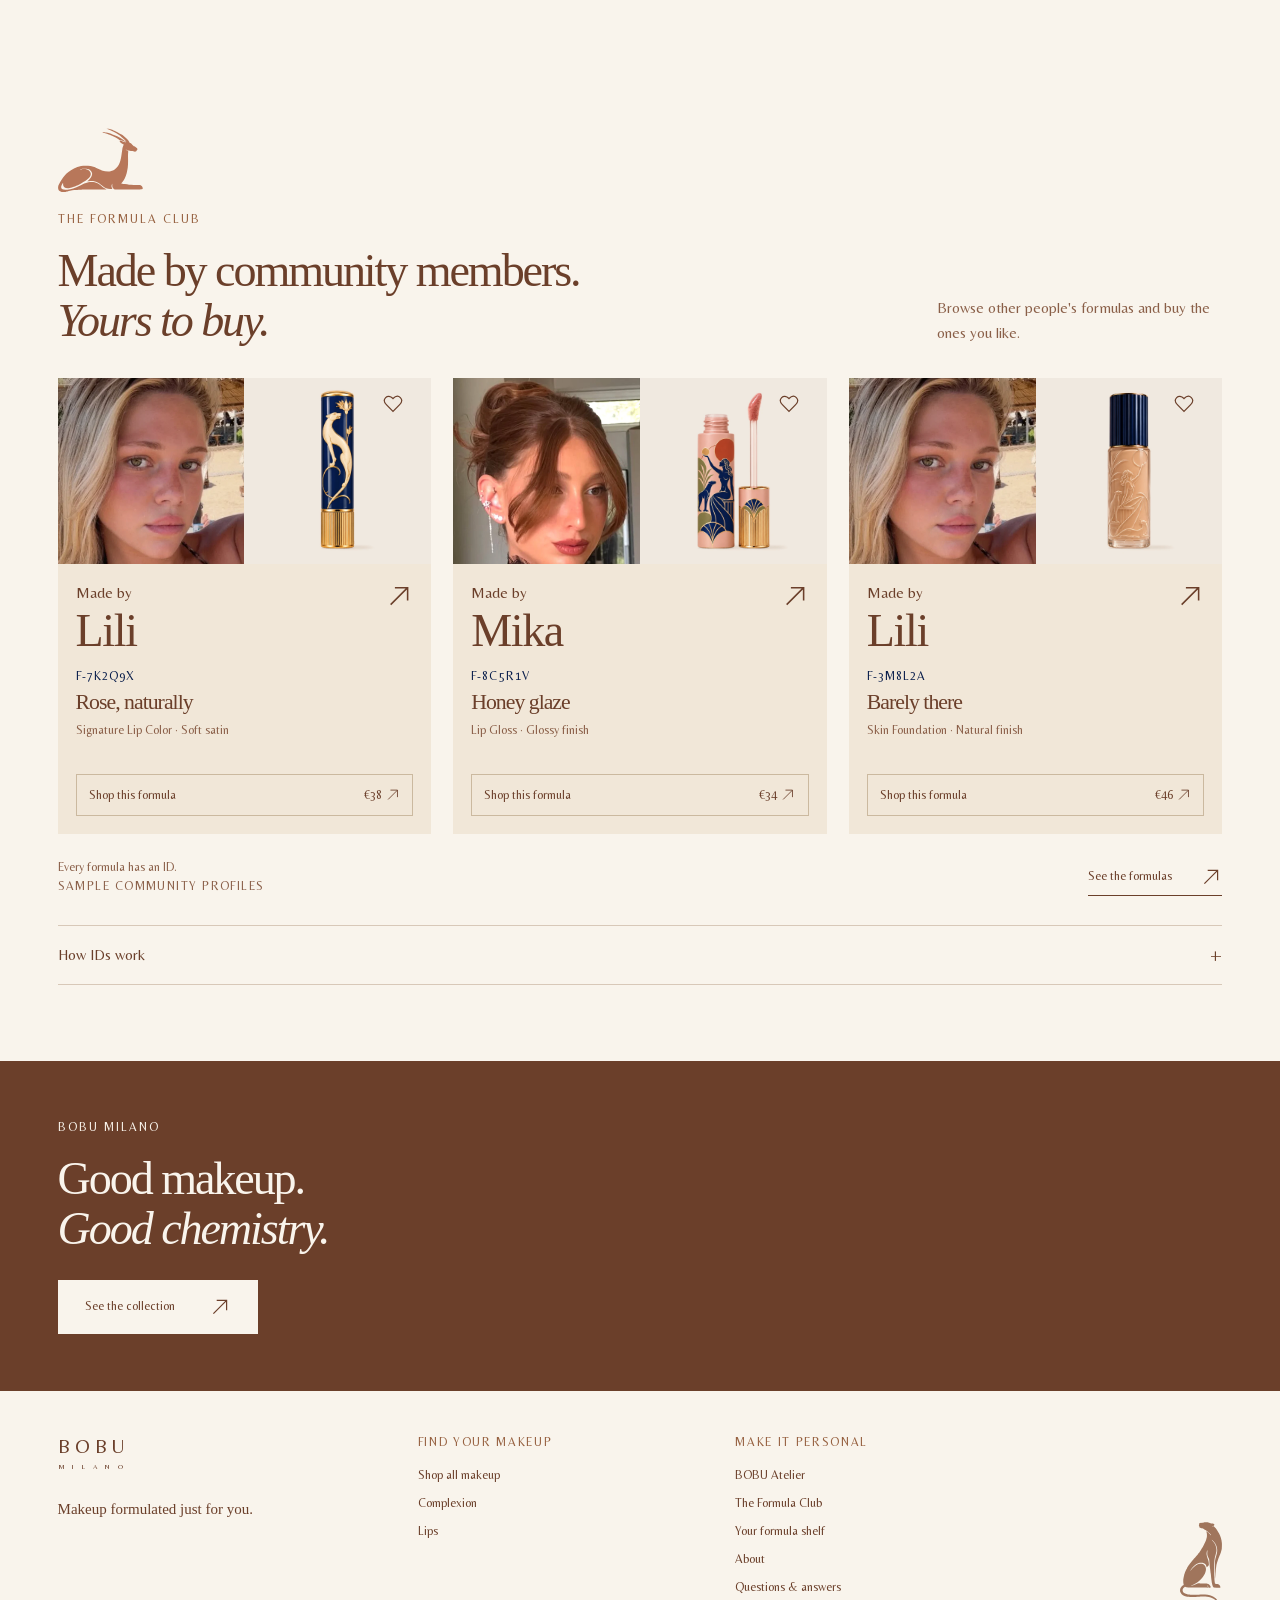
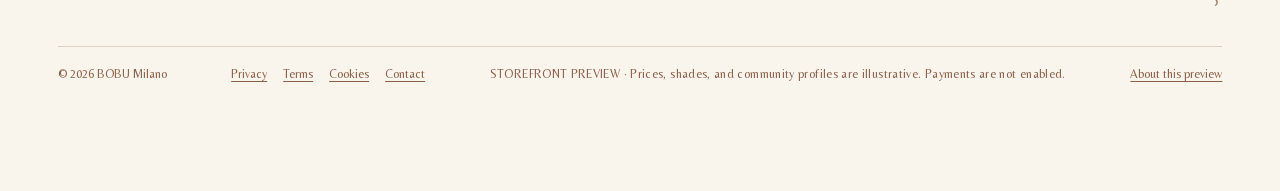
==== commit 33c98d40: "Remove blush from the site, new packaging section wording Co-Authored-By: Claude Opus 5.5 <noreply@a" ====
--- a/index.html
+++ b/index.html
@@ -1,2 +1,2 @@
 <!doctype html>
-<html lang="en"><head><meta charset="utf-8"><meta name="viewport" content="width=device-width,initial-scale=1,viewport-fit=cover"><meta name="theme-color" content="#F9F4EC"><title>Makeup, made personal · BOBU Milano</title><meta name="description" content="Makeup formulated for you. You pick the color, your scan sets the formula. Or shop five everyday essentials."><link rel="icon" href="assets/icon.png"><link rel="preload" href="assets/fonts/BOBUSignature-Regular.woff2" as="font" type="font/woff2" crossorigin><link rel="preload" href="assets/fonts/Belleza-Regular.woff2" as="font" type="font/woff2" crossorigin><meta property="og:type" content="website"><meta property="og:title" content="BOBU Milano"><meta property="og:description" content="Makeup formulated just for you. You pick the color, your scan sets the formula."><meta property="og:image" content="https://bobumilano.com/assets/share-2.jpg"><meta property="og:image:width" content="1200"><meta property="og:image:height" content="630"><meta name="twitter:card" content="summary_large_image"><link rel="stylesheet" href="store.css?v=54"></head><body><a class="skip-link" href="#main">Skip to content</a><div id="siteHeader"></div><main id="main" tabindex="-1"><noscript>Please enable JavaScript to explore this storefront.</noscript></main><div id="siteFooter"></div><dialog id="bagDialog" class="bag-dialog" aria-label="Shopping bag"></dialog><dialog id="menuDialog" class="menu-dialog" aria-label="Navigation menu"></dialog><dialog id="searchDialog" class="search-dialog" aria-label="Search makeup and formulas"></dialog><dialog id="detailDialog" class="detail-dialog" aria-label="BOBU information"></dialog><div id="toast" class="toast" role="status" aria-live="polite"></div><script src="store.js?v=54"></script><script src="motion.js?v=54"></script></body></html>+<html lang="en"><head><meta charset="utf-8"><meta name="viewport" content="width=device-width,initial-scale=1,viewport-fit=cover"><meta name="theme-color" content="#F9F4EC"><title>Makeup, made personal · BOBU Milano</title><meta name="description" content="Makeup formulated for you. You pick the color, your scan sets the formula. Or shop four everyday essentials."><link rel="icon" href="assets/icon.png"><link rel="preload" href="assets/fonts/BOBUSignature-Regular.woff2" as="font" type="font/woff2" crossorigin><link rel="preload" href="assets/fonts/Belleza-Regular.woff2" as="font" type="font/woff2" crossorigin><meta property="og:type" content="website"><meta property="og:title" content="BOBU Milano"><meta property="og:description" content="Makeup formulated just for you. You pick the color, your scan sets the formula."><meta property="og:image" content="https://bobumilano.com/assets/share-2.jpg"><meta property="og:image:width" content="1200"><meta property="og:image:height" content="630"><meta name="twitter:card" content="summary_large_image"><link rel="stylesheet" href="store.css?v=56"></head><body><a class="skip-link" href="#main">Skip to content</a><div id="siteHeader"></div><main id="main" tabindex="-1"><noscript>Please enable JavaScript to explore this storefront.</noscript></main><div id="siteFooter"></div><dialog id="bagDialog" class="bag-dialog" aria-label="Shopping bag"></dialog><dialog id="menuDialog" class="menu-dialog" aria-label="Navigation menu"></dialog><dialog id="searchDialog" class="search-dialog" aria-label="Search makeup and formulas"></dialog><dialog id="detailDialog" class="detail-dialog" aria-label="BOBU information"></dialog><div id="toast" class="toast" role="status" aria-live="polite"></div><script src="store.js?v=56"></script><script src="motion.js?v=56"></script></body></html>
